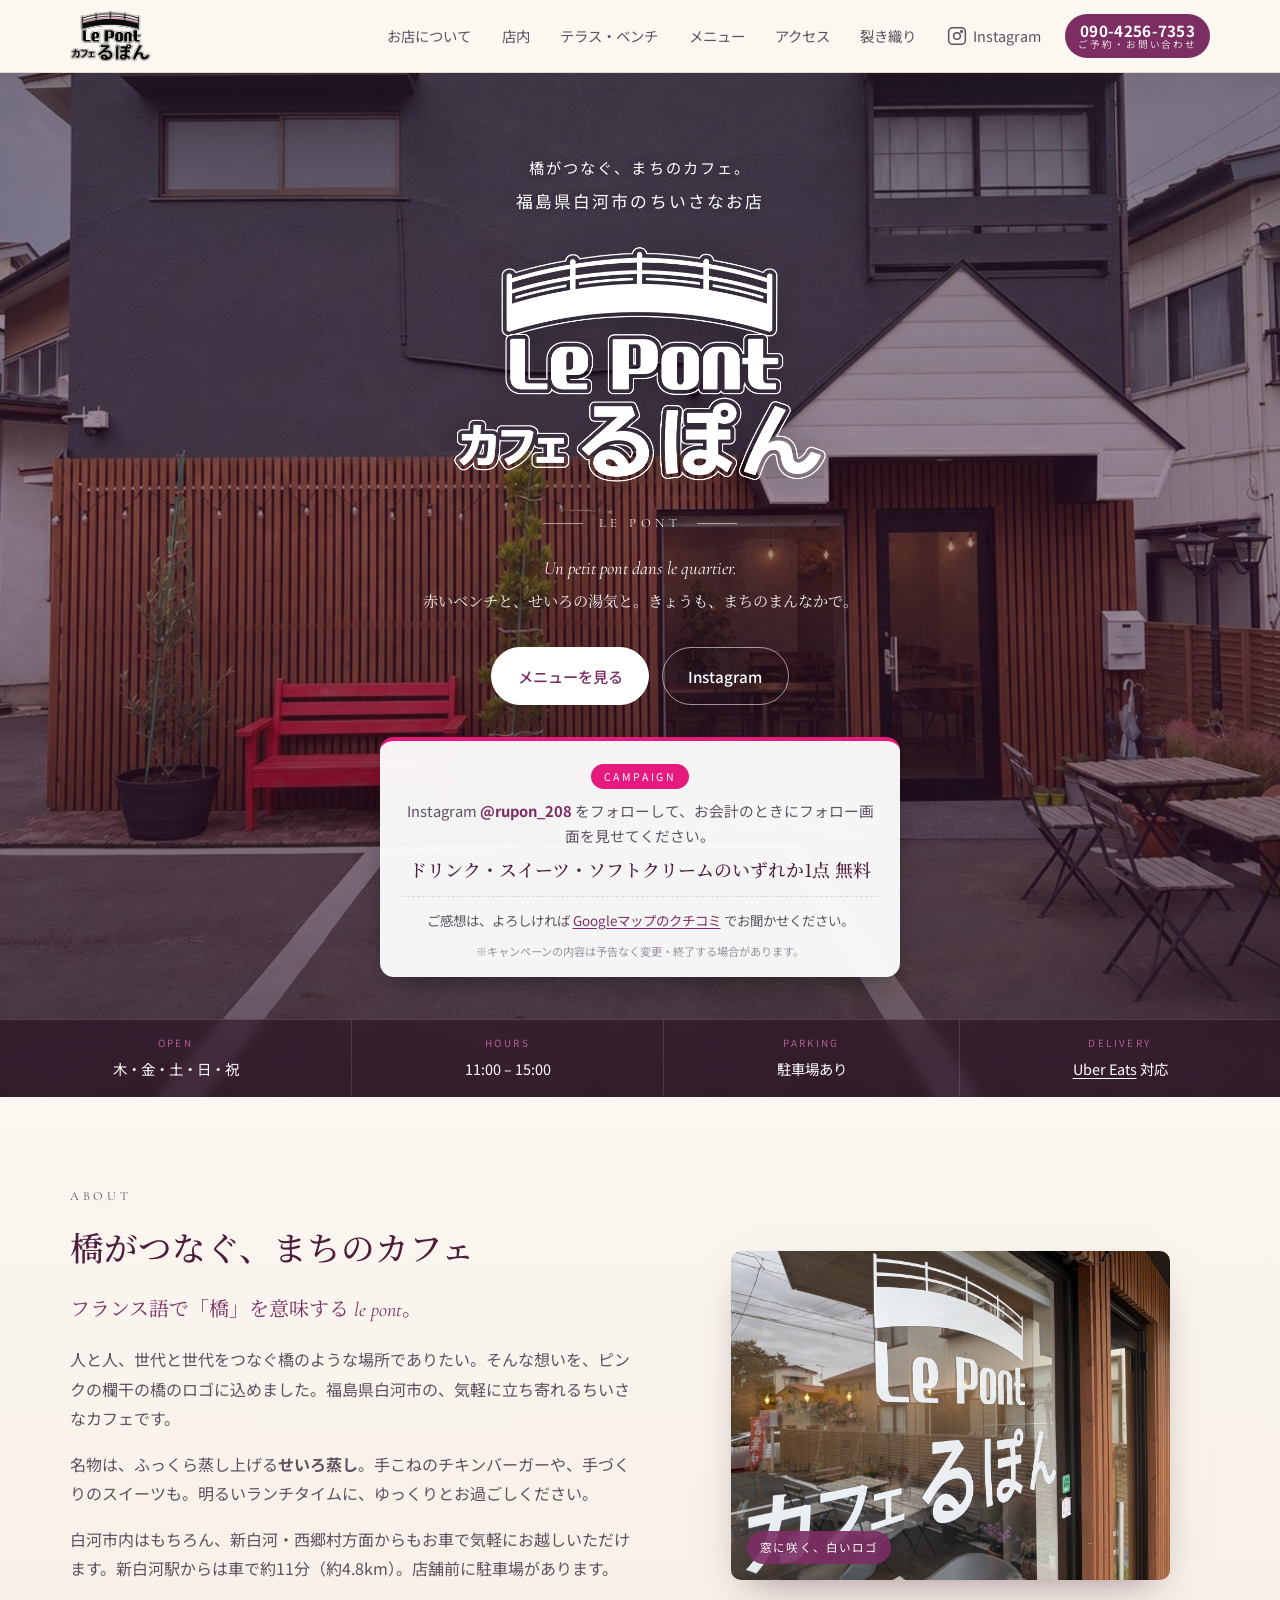
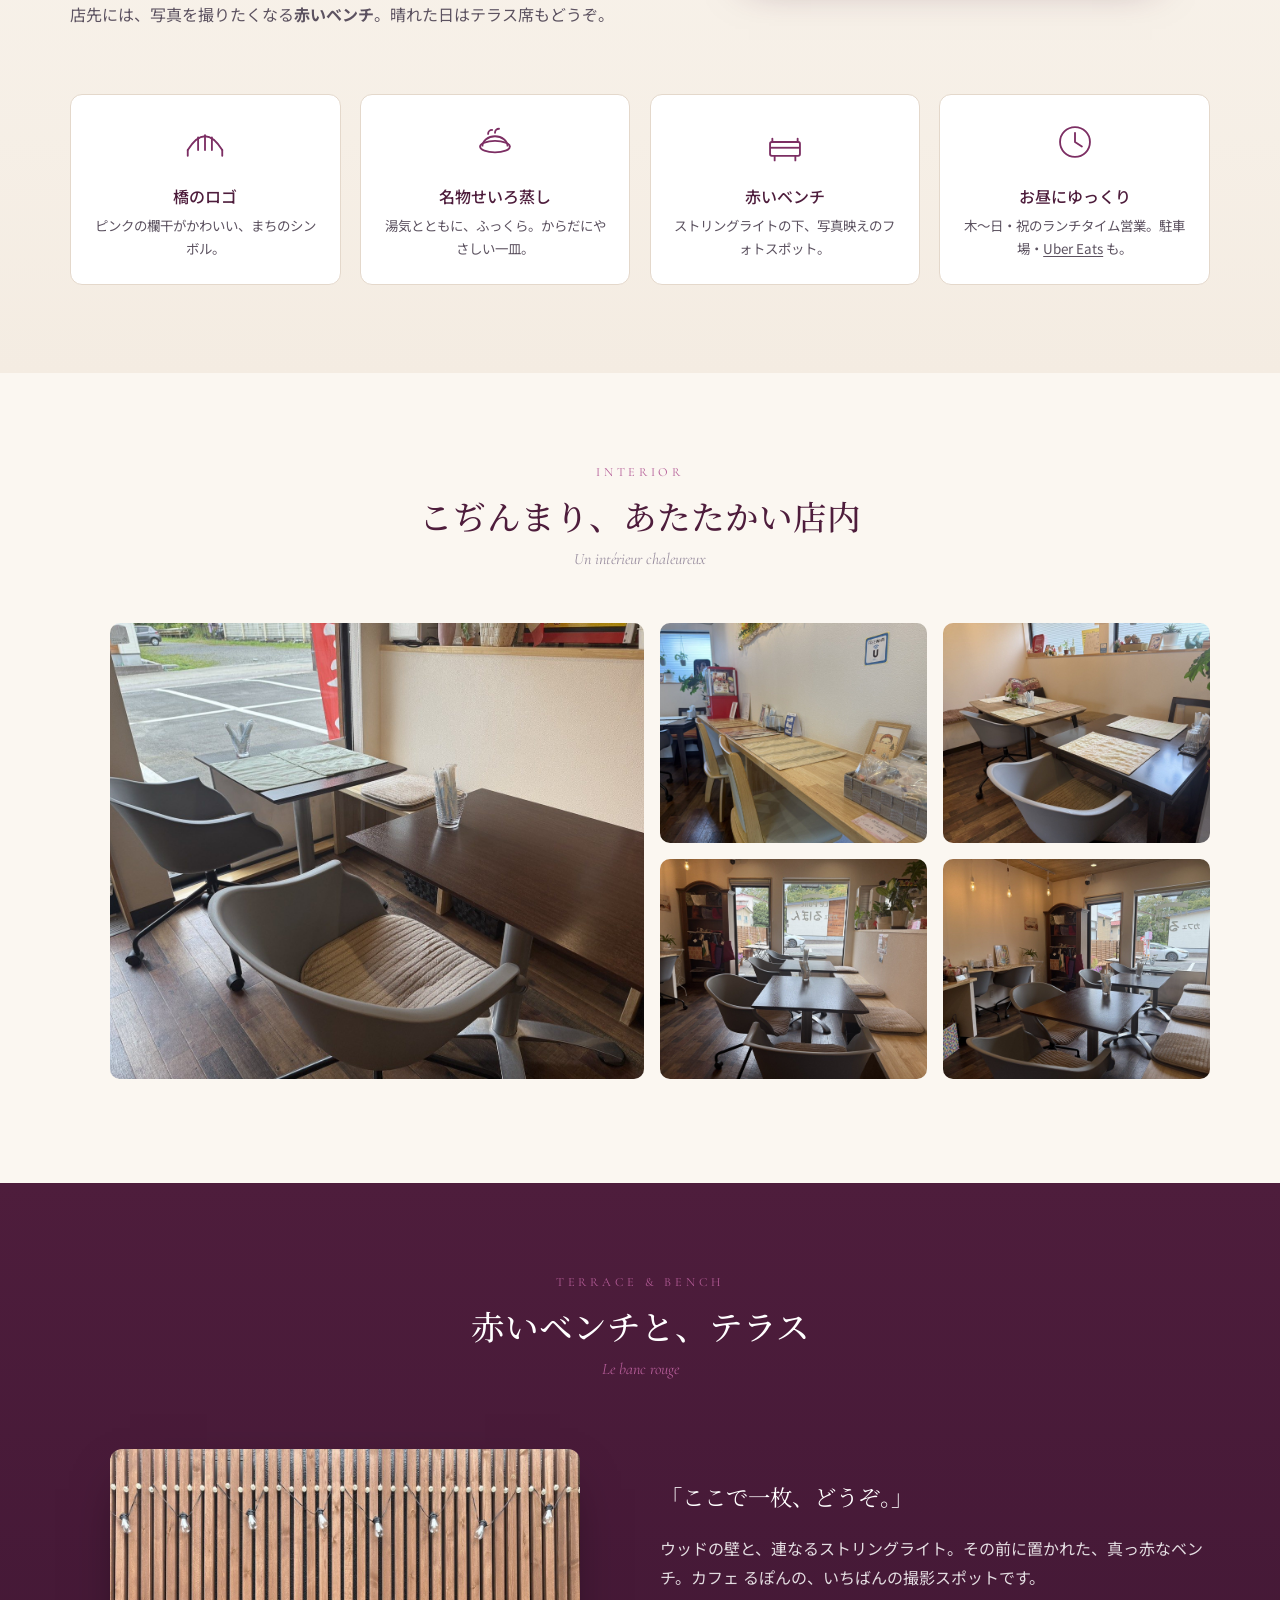
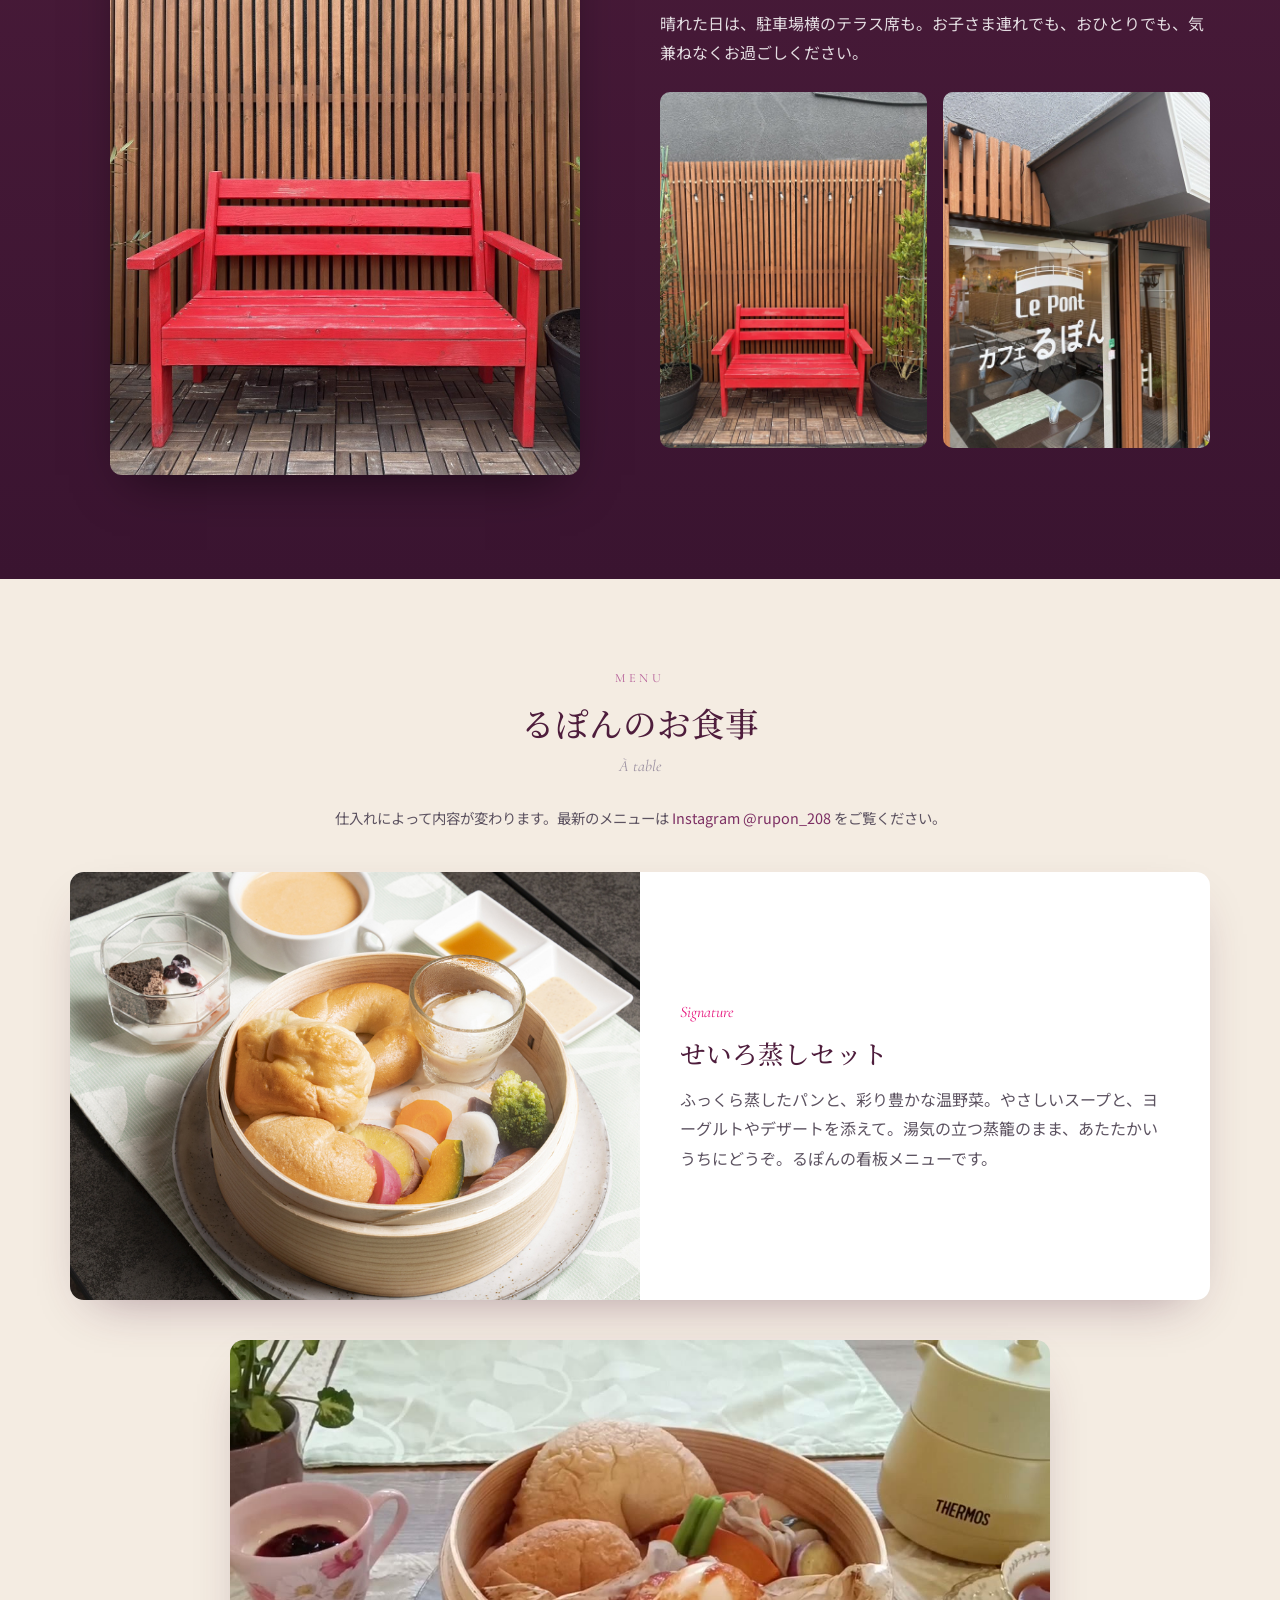
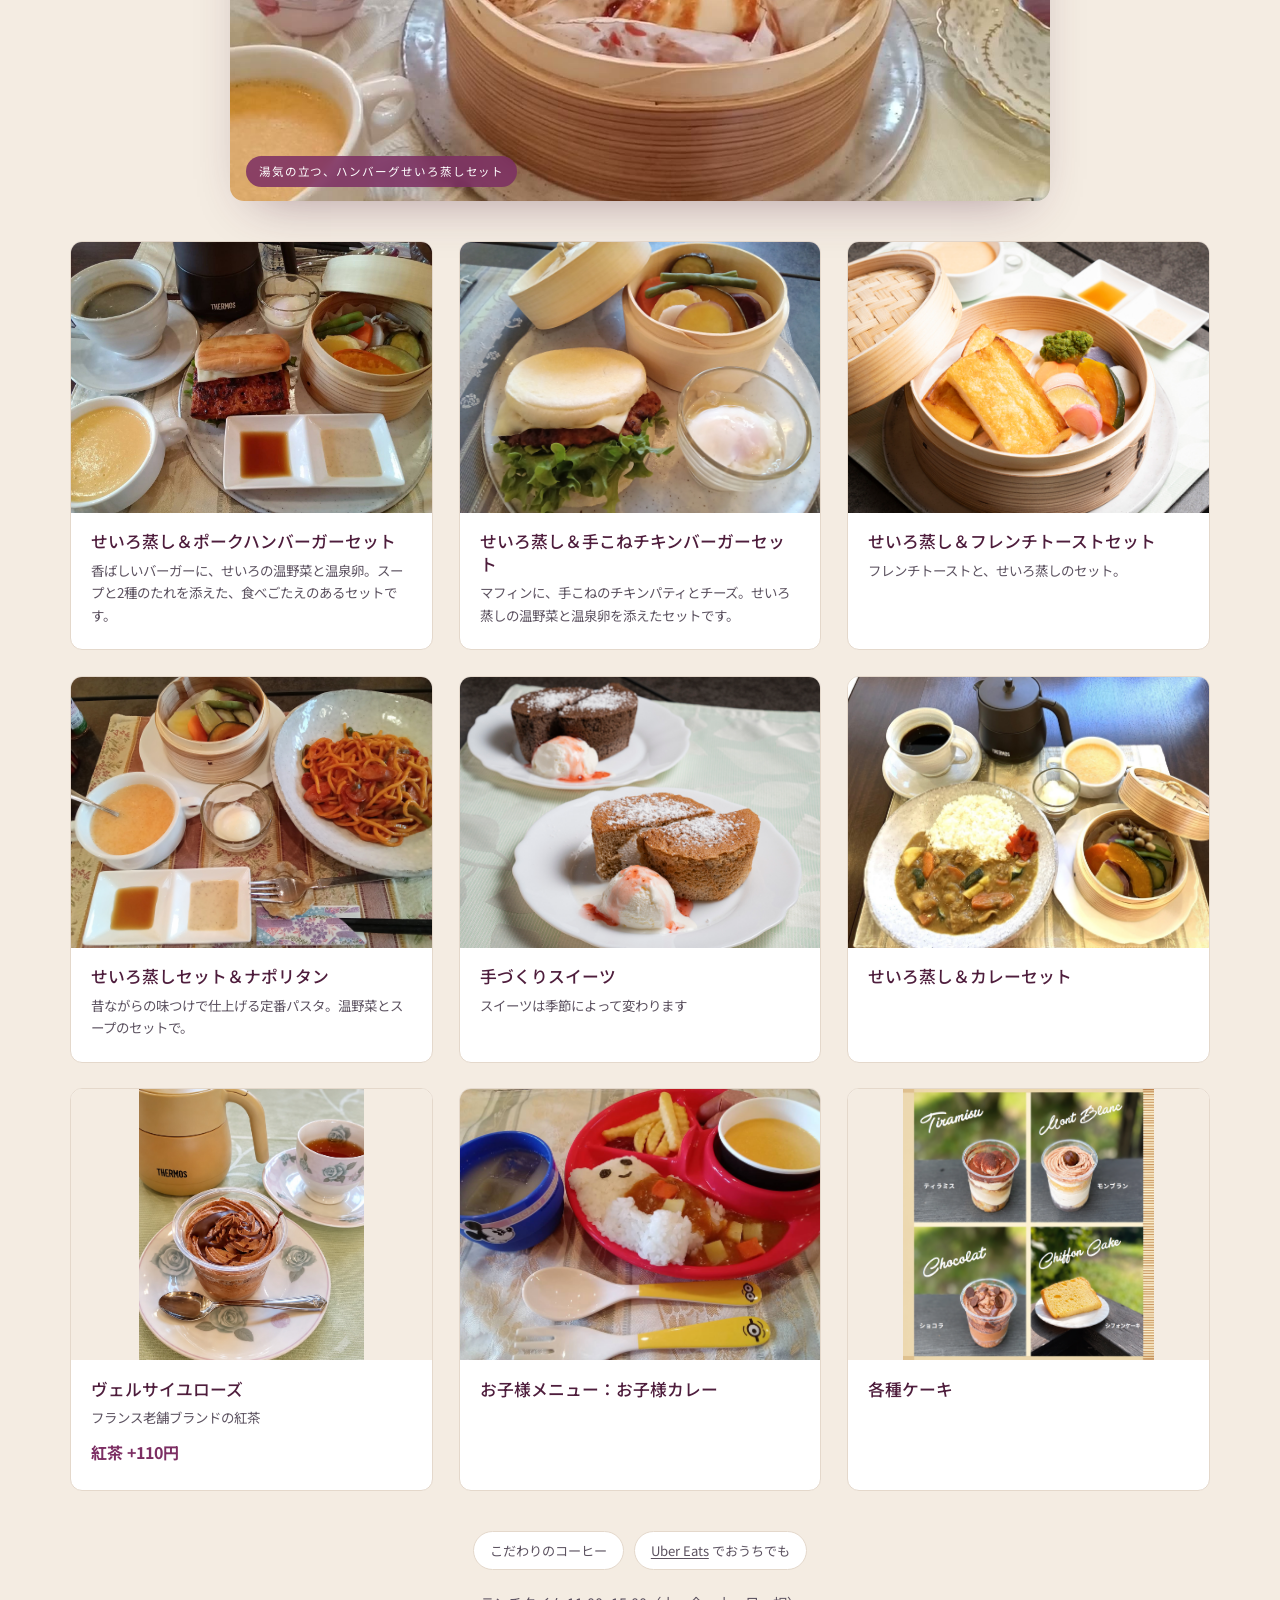
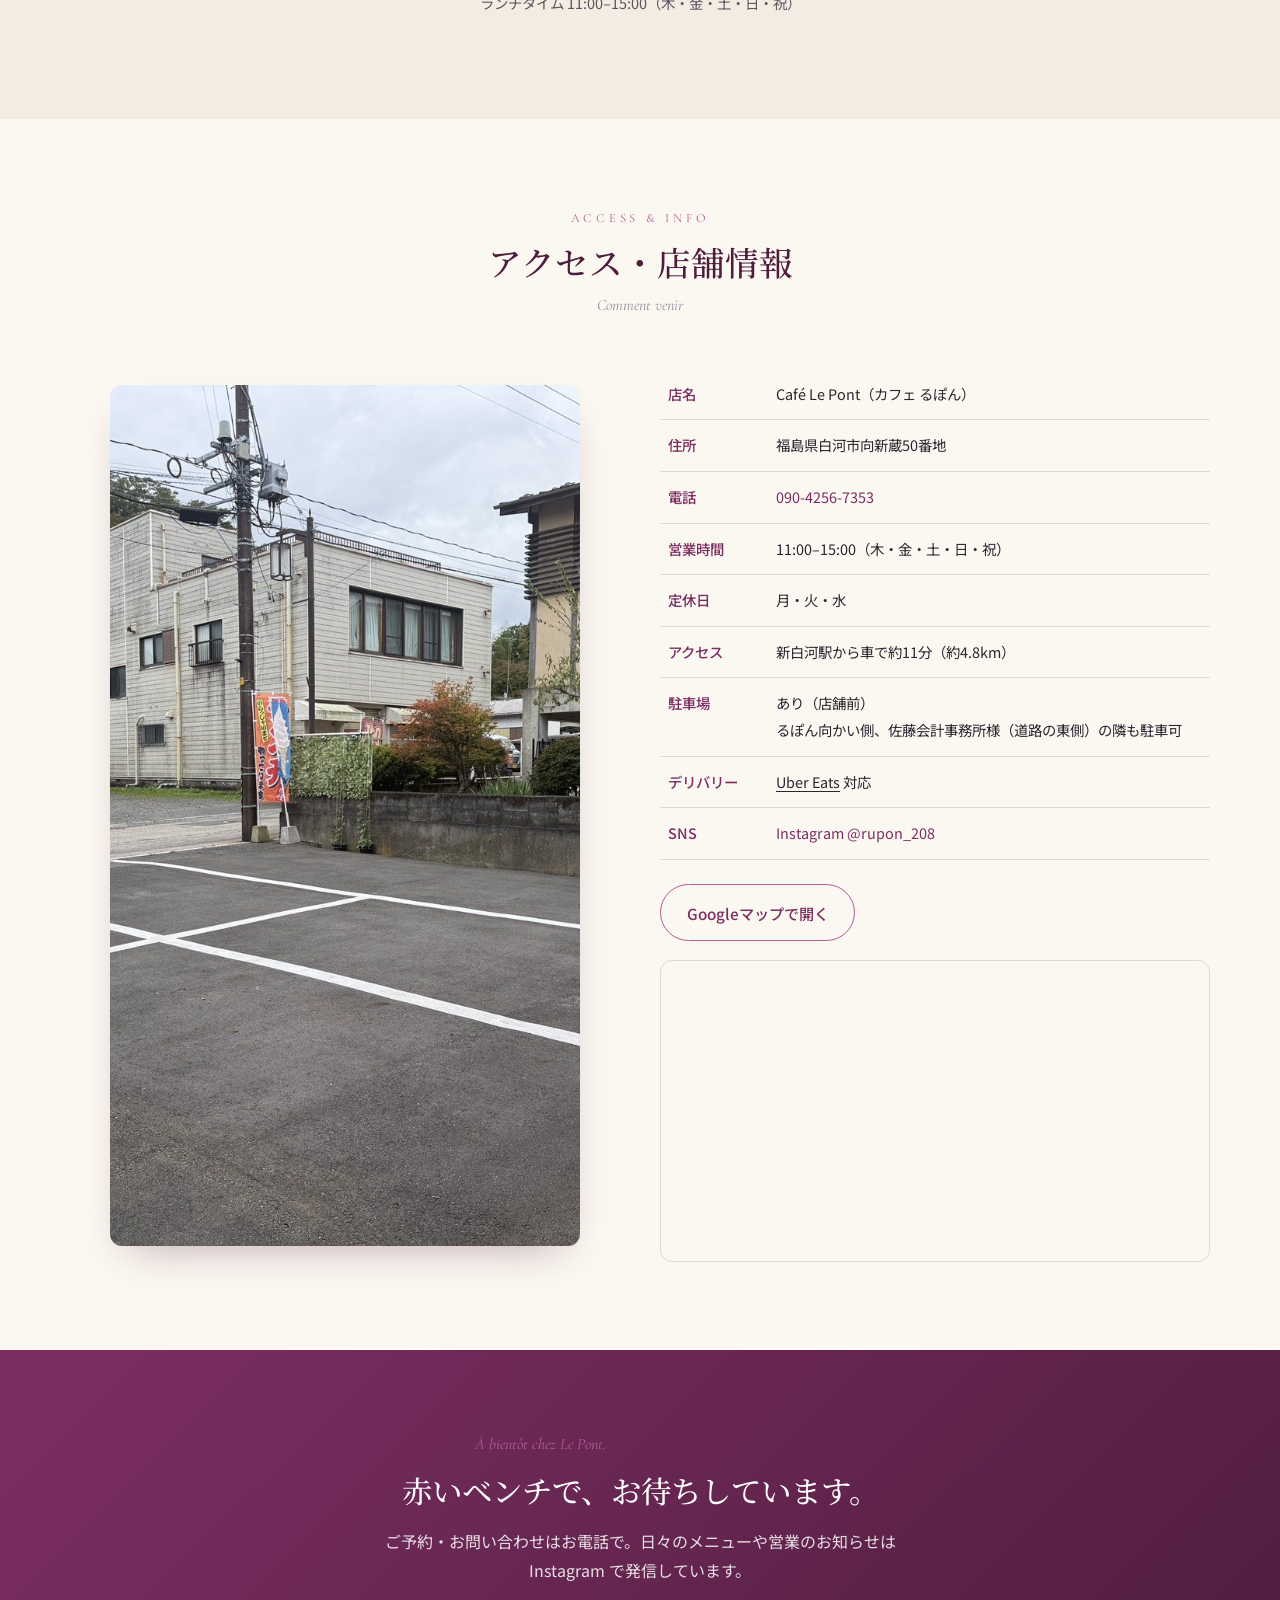
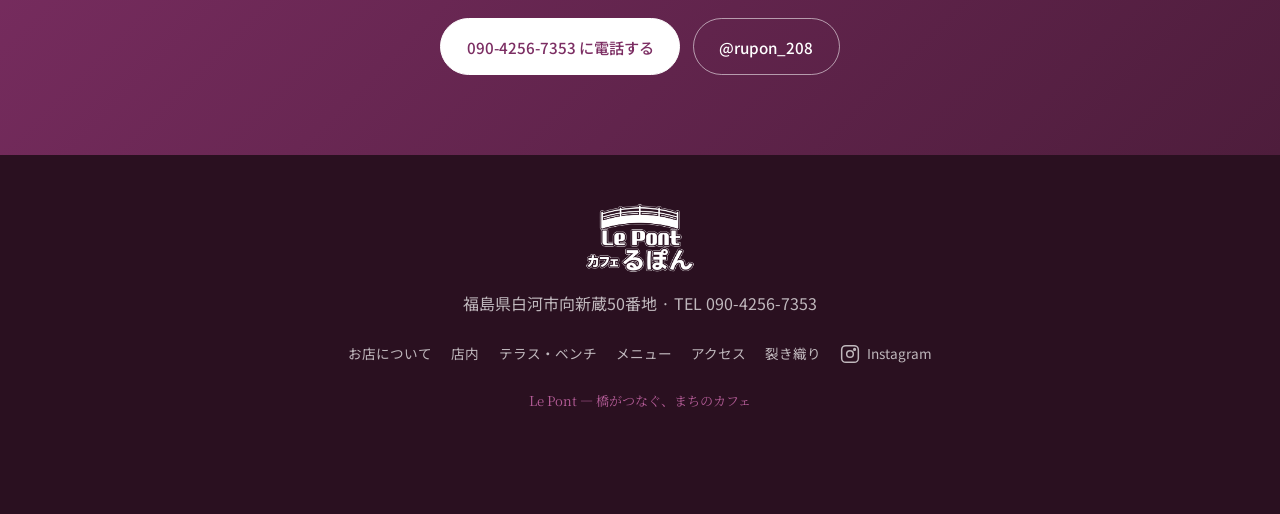
==== index.html @ f7255612 "heroにキャンペーン案内を追加(Instagramフォローで1品無料、クチコミは特典なしでお願い) Googleクチコミへの特典付与はGoogle規約・ステマ規制に抵触するため、特典はフォローに限定" ====
<!DOCTYPE html>
<html lang="ja">
<head>
<meta charset="UTF-8">
<meta name="viewport" content="width=device-width, initial-scale=1">
<meta name="robots" content="index, follow, max-image-preview:large">
<title>白河市のカフェ・ランチ｜せいろ蒸しのカフェるぽん（Café Le Pont）</title>
<meta name="description" content="白河市・新白河エリアでカフェランチなら、せいろ蒸しが名物の Café Le Pont（カフェ るぽん）へ。せいろ蒸しセット、手こねチキンバーガー、手づくりケーキ・スイーツ。赤いベンチとテラス席、駐車場あり。木〜日・祝 11:00–15:00。Uber Eats 対応。">
<meta property="og:type" content="website">
<meta property="og:title" content="白河市のカフェ・ランチ｜せいろ蒸しのカフェるぽん（Café Le Pont）">
<meta property="og:description" content="せいろ蒸しが名物の、まちのちいさなカフェ。赤いベンチとテラスでお待ちしています。">
<meta property="og:image" content="https://lepon.shop/assets/img/store/store-exterior-front.jpg">
<meta property="og:url" content="https://lepon.shop/">
<link rel="canonical" href="https://lepon.shop/">
<meta property="og:locale" content="ja_JP">
<meta property="og:site_name" content="Café Le Pont（カフェ るぽん）">
<meta name="twitter:card" content="summary_large_image">
<link rel="preconnect" href="https://fonts.googleapis.com">
<link rel="preconnect" href="https://fonts.gstatic.com" crossorigin>
<link href="https://fonts.googleapis.com/css2?family=Cormorant+Garamond:ital,wght@0,400;0,500;1,400&family=Noto+Sans+JP:wght@300;400;500;700&family=Noto+Serif+JP:wght@400;500&display=swap" rel="stylesheet">
<link rel="icon" type="image/png" href="assets/img/logo-180.png">
<link rel="apple-touch-icon" href="assets/img/logo-180.png">
<style>
/* ===== Café Le Pont — real-photo rebuild ===== */
:root{
  --grape:#4E1D3C;      /* deep aubergine (dark sections / text accents) */
  --plum:#7C2E63;       /* brand purple */
  --orchid:#B45C97;     /* signboard orchid */
  --pink:#E6197F;       /* bridge rail accent */
  --wood:#A06A3E;       /* cedar slat */
  --red:#D5333B;        /* red bench pop */
  --cream:#FBF7F1;
  --paper:#F4ECE2;
  --sand:#EADFD0;
  --ink:#2D2530;
  --ink-soft:#5C5260;
  --muted:#9A8FA0;
  --line:#E4D8CB;
  --serif-en:"Cormorant Garamond","Times New Roman",serif;
  --serif-ja:"Noto Serif JP","Hiragino Mincho ProN","Yu Mincho",serif;
  --sans:"Noto Sans JP","Hiragino Kaku Gothic ProN","Yu Gothic",sans-serif;
  --wrap:1140px;
}
*{box-sizing:border-box}
html{scroll-behavior:smooth}
body{
  margin:0;background:var(--cream);color:var(--ink);
  font-family:var(--sans);font-weight:400;line-height:1.85;
  -webkit-font-smoothing:antialiased;text-rendering:optimizeLegibility;
  overflow-x:hidden;
}
img,video{max-width:100%;height:auto;display:block}
a{color:var(--plum);text-decoration:none}
.social-link{display:inline-flex;align-items:center;gap:.4rem}
.social-link svg{width:20px;height:20px;flex-shrink:0}
.uber-link{color:inherit;text-decoration:underline;text-underline-offset:.18em}
h1,h2,h3{line-height:1.35;margin:0;font-weight:500}
.wrap{width:min(100% - 2.5rem,var(--wrap));margin-inline:auto}
.narrow{max-width:760px}
.skip{position:absolute;left:-999px}
.skip:focus{left:1rem;top:1rem;background:var(--grape);color:#fff;padding:.6rem 1rem;border-radius:6px;z-index:999}

/* ---- buttons ---- */
.btn{display:inline-flex;align-items:center;gap:.5rem;justify-content:center;
  padding:.85rem 1.6rem;border-radius:999px;font-weight:500;font-size:.95rem;
  border:1.5px solid transparent;transition:.25s;cursor:pointer}
.btn-fill{background:var(--plum);color:#fff;border-color:var(--plum)}
.btn-fill:hover{background:var(--grape);border-color:var(--grape)}
.btn-light{background:#fff;color:var(--plum);border-color:#fff}
.btn-light:hover{background:var(--cream)}
.btn-outline{background:transparent;color:#fff;border-color:rgba(255,255,255,.55)}
.btn-outline:hover{border-color:#fff;background:rgba(255,255,255,.1)}
.btn-ghost{background:transparent;color:var(--plum);border-color:var(--orchid)}
.btn-ghost:hover{background:var(--plum);color:#fff;border-color:var(--plum)}

/* ---- bridge divider ---- */
.bridge{display:block;margin:0 auto;color:var(--orchid)}

/* ---- header ---- */
.site-header{position:sticky;top:0;z-index:100;background:rgba(251,247,241,.92);
  backdrop-filter:blur(10px);border-bottom:1px solid var(--line)}
.header-inner{display:flex;align-items:center;justify-content:space-between;gap:1rem;min-height:72px;padding:.4rem 0}
.brand{display:flex;align-items:center;gap:.6rem}
.brand img{height:52px;width:auto}
.brand b{font-family:var(--serif-en);font-weight:500;font-size:1.15rem;color:var(--grape);letter-spacing:.02em;line-height:1}
.brand span{display:block;font-size:.66rem;letter-spacing:.3em;color:var(--orchid);margin-top:.2rem}
.site-nav{display:flex;align-items:center;gap:.3rem}
.site-nav a{padding:.5rem .8rem;color:var(--ink-soft);font-size:.9rem;position:relative}
.site-nav a:not(.nav-cta):hover{color:var(--plum)}
.site-nav a:not(.nav-cta)::after{content:"";position:absolute;left:.8rem;right:.8rem;bottom:.35rem;height:1.5px;background:var(--pink);transform:scaleX(0);transform-origin:left;transition:.25s}
.site-nav a:not(.nav-cta):hover::after{transform:scaleX(1)}
.nav-cta{display:flex;flex-direction:column;align-items:center;background:var(--plum);color:#fff!important;
  padding:.45rem 1rem;border-radius:999px;margin-left:.4rem;line-height:1.15}
.nav-cta:hover{background:var(--grape)}
.nav-cta b{font-size:.95rem;font-weight:700;letter-spacing:.02em}
.nav-cta small{font-size:.6rem;letter-spacing:.2em;opacity:.85}
.nav-toggle{display:none}

/* ---- hero ---- */
.hero{position:relative;min-height:88vh;display:flex;align-items:center;justify-content:center;text-align:center;color:#fff;overflow:hidden}
.hero-bg{position:absolute;inset:0;width:100%;height:100%;object-fit:cover;object-position:center 60%}
.hero::after{content:"";position:absolute;inset:0;
  background:linear-gradient(180deg,rgba(40,16,32,.55) 0%,rgba(62,20,48,.45) 45%,rgba(40,16,32,.72) 100%)}
.hero-inner{position:relative;z-index:2;padding:5rem 1.25rem 7.5rem}
.hero-kicker{font-size:.95rem;letter-spacing:.14em;margin:0 0 1.6rem;text-shadow:0 1px 10px rgba(0,0,0,.4)}
.hero-kicker span{display:inline-block;margin-top:.3rem;font-size:1.05rem}
.hero-logo{margin:0 auto;max-width:min(380px,64vw)}
.hero-logo img{display:block;width:100%;height:auto;filter:drop-shadow(0 4px 18px rgba(0,0,0,.35))}
.hero-depuis{font-family:var(--serif-en);letter-spacing:.35em;font-size:.8rem;margin:1.6rem 0 1rem;display:flex;gap:1rem;align-items:center;justify-content:center;opacity:.9}
.hero-depuis::before,.hero-depuis::after{content:"";width:40px;height:1px;background:rgba(255,255,255,.6)}
.hero-fr{font-family:var(--serif-en);font-style:italic;font-size:1.15rem;margin:.2rem 0 .1rem;opacity:.95}
.hero-ja{font-family:var(--serif-ja);font-size:.95rem;margin:.1rem 0 2rem;opacity:.92}
.hero-actions{display:flex;gap:.8rem;justify-content:center;flex-wrap:wrap}
.hero-campaign{margin:2rem auto 0;max-width:520px;background:rgba(255,255,255,.95);color:var(--ink);border-radius:14px;
  padding:1.2rem 1.4rem 1rem;box-shadow:0 14px 34px -14px rgba(0,0,0,.55);text-align:center;border-top:4px solid var(--pink)}
.hero-campaign .hc-tag{display:inline-block;font-size:.66rem;letter-spacing:.24em;text-transform:uppercase;color:#fff;background:var(--pink);
  border-radius:999px;padding:.15rem .8rem;margin:0 0 .6rem}
.hero-campaign .hc-main{margin:0 0 .5rem;font-size:.92rem;line-height:1.7;color:var(--ink-soft)}
.hero-campaign .hc-main a{color:var(--plum);font-weight:700}
.hero-campaign .hc-gift{display:block;margin-top:.35rem;font-family:var(--serif-ja);font-size:1.12rem;color:var(--grape);font-weight:500}
.hero-campaign .hc-review{margin:.7rem 0 0;padding-top:.7rem;border-top:1px dashed var(--line);font-size:.84rem;color:var(--ink-soft)}
.hero-campaign .hc-review a{color:var(--plum);text-decoration:underline;text-underline-offset:.18em}
.hero-campaign .hc-note{margin:.5rem 0 0;font-size:.7rem;color:var(--muted)}
.hero-facts{position:absolute;z-index:2;left:0;right:0;bottom:0;margin:0;
  display:flex;flex-wrap:wrap;justify-content:center;gap:0;
  background:rgba(40,14,30,.55);backdrop-filter:blur(6px);border-top:1px solid rgba(255,255,255,.14)}
.hero-facts>div{flex:1 1 auto;min-width:150px;padding:.9rem 1.2rem;text-align:center;border-left:1px solid rgba(255,255,255,.12)}
.hero-facts>div:first-child{border-left:none}
.hero-facts dt{font-size:.62rem;letter-spacing:.24em;color:var(--orchid);text-transform:uppercase}
.hero-facts dd{margin:.25rem 0 0;font-size:.9rem;color:#fff}

/* ---- section scaffolding ---- */
.section{padding:5.5rem 0}
.section-head{text-align:center;margin-bottom:3rem}
.section-label{font-family:var(--serif-en);letter-spacing:.3em;text-transform:uppercase;font-size:.78rem;color:var(--orchid);margin:0 0 .6rem}
.section-title{font-family:var(--serif-ja);font-size:clamp(1.5rem,4.5vw,2.1rem);color:var(--grape)}
.section-sub{font-family:var(--serif-en);font-style:italic;color:var(--muted);margin:.4rem 0 0}

/* ---- about ---- */
.about{background:linear-gradient(180deg,var(--cream),var(--paper))}
.about-grid{display:grid;grid-template-columns:1.05fr .95fr;gap:3rem;align-items:center}
.about-text .drop{font-family:var(--serif-ja);font-size:1.25rem;color:var(--plum);margin:0 0 1rem}
.about-text p{margin:0 0 1rem;color:var(--ink-soft)}
.about-text em{font-family:var(--serif-en);font-style:italic;color:var(--plum)}
.about-photo{position:relative}
.about-photo img{border-radius:10px;box-shadow:0 18px 40px -18px rgba(78,29,60,.5);aspect-ratio:4/3;object-fit:cover;width:100%}
.about-photo figcaption{position:absolute;left:1rem;bottom:1rem;background:rgba(124,46,99,.9);color:#fff;font-size:.72rem;letter-spacing:.1em;padding:.35rem .8rem;border-radius:999px}
.pillars{list-style:none;margin:3rem 0 0;padding:0;display:grid;grid-template-columns:repeat(4,1fr);gap:1.2rem}
.pillars li{background:#fff;border:1px solid var(--line);border-radius:12px;padding:1.5rem 1.2rem;text-align:center}
.pillars .ic{width:46px;height:46px;margin:0 auto .8rem;color:var(--plum)}
.pillars h3{font-size:1rem;color:var(--grape);margin-bottom:.4rem}
.pillars p{font-size:.84rem;color:var(--ink-soft);margin:0;line-height:1.7}

/* ---- gallery (interior / terrace) ---- */
.band-interior{background:var(--cream)}
.band-terrace{background:linear-gradient(180deg,var(--grape),#3a1430);color:#fff}
.band-terrace .section-title{color:#fff}
.band-terrace .section-sub{color:var(--orchid)}
.gal{display:grid;gap:1rem}
.gal-interior{grid-template-columns:2fr 1fr 1fr;grid-auto-rows:220px}
.gal-interior li{list-style:none;overflow:hidden;border-radius:10px}
.gal-interior li:first-child{grid-row:span 2;grid-column:span 1}
.gal-interior img{width:100%;height:100%;object-fit:cover;transition:.5s}
.gal-interior li:hover img{transform:scale(1.05)}
.terrace-layout{display:grid;grid-template-columns:1fr 1fr;gap:2.5rem;align-items:center}
.terrace-bench{position:relative;border-radius:12px;overflow:hidden;box-shadow:0 20px 50px -20px rgba(0,0,0,.6)}
.terrace-bench img{width:100%;aspect-ratio:3/4;object-fit:cover}
.terrace-copy p{color:rgba(255,255,255,.85)}
.terrace-copy .big{font-family:var(--serif-ja);font-size:1.4rem;color:#fff;margin:0 0 1rem}
.terrace-mini{display:grid;grid-template-columns:1fr 1fr;gap:1rem;margin-top:1.5rem}
.terrace-mini img{border-radius:10px;aspect-ratio:3/4;object-fit:cover}

/* ---- menu ---- */
.menu{background:var(--paper)}
.menu-note{text-align:center;color:var(--ink-soft);font-size:.9rem;margin:-1.5rem auto 2.5rem;max-width:620px}
.menu-signature{display:grid;grid-template-columns:1fr 1fr;gap:0;border-radius:14px;overflow:hidden;
  box-shadow:0 20px 50px -24px rgba(78,29,60,.45);background:#fff;margin-bottom:2.5rem}
.menu-signature img{width:100%;height:100%;object-fit:cover;min-height:320px}
.menu-signature .txt{padding:2.5rem;display:flex;flex-direction:column;justify-content:center}
.menu-signature .tag{font-family:var(--serif-en);font-style:italic;color:var(--pink);margin:0 0 .5rem}
.menu-signature h3{font-family:var(--serif-ja);font-size:1.6rem;color:var(--grape);margin:0 0 .9rem}
.menu-signature p{color:var(--ink-soft);margin:0}
.menu-clip{max-width:820px;margin:0 auto 2.5rem;border-radius:14px;overflow:hidden;position:relative;box-shadow:0 20px 50px -24px rgba(78,29,60,.45)}
.menu-clip video{display:block;width:100%;aspect-ratio:16/9;object-fit:cover}
.menu-clip figcaption{position:absolute;left:1rem;bottom:.9rem;background:rgba(124,46,99,.85);color:#fff;font-size:.72rem;letter-spacing:.08em;padding:.3rem .8rem;border-radius:999px;backdrop-filter:blur(4px)}
.menu-grid{list-style:none;margin:0;padding:0;display:grid;grid-template-columns:repeat(3,1fr);gap:1.6rem}
.menu-grid li{background:#fff;border-radius:12px;overflow:hidden;border:1px solid var(--line);transition:.3s}
.menu-grid li:hover{transform:translateY(-4px);box-shadow:0 16px 36px -18px rgba(78,29,60,.4)}
.menu-grid figure{margin:0;overflow:hidden;aspect-ratio:4/3}
.menu-grid img{width:100%;height:100%;object-fit:cover;transition:.5s}
.menu-grid li:hover img{transform:scale(1.06)}
.menu-grid .photo-contain{background:var(--paper)}
.menu-grid .photo-contain img{object-fit:contain}
.menu-grid li:hover .photo-contain img{transform:none}
.menu-grid .body{padding:1.1rem 1.25rem 1.4rem}
.menu-grid h3{font-size:1.05rem;color:var(--grape);margin-bottom:.35rem}
.menu-grid p{font-size:.84rem;color:var(--ink-soft);margin:0;line-height:1.7}
.menu-grid .price{display:inline-block;margin-top:.6rem;font-weight:700;color:var(--plum)}
.menu-foot{text-align:center;margin-top:2.5rem;color:var(--ink-soft);font-size:.9rem}
.menu-foot .pills{display:flex;gap:.6rem;flex-wrap:wrap;justify-content:center;margin-bottom:1.2rem}
.menu-foot .pills span{background:#fff;border:1px solid var(--line);border-radius:999px;padding:.4rem 1rem;font-size:.82rem;color:var(--ink-soft)}

/* ---- access ---- */
.access-grid{display:grid;grid-template-columns:1fr 1fr;gap:2.5rem;align-items:stretch}
.access-photo{border-radius:12px;overflow:hidden;box-shadow:0 18px 40px -20px rgba(78,29,60,.4)}
.access-photo img{width:100%;height:100%;object-fit:cover;min-height:280px}
.info-table{width:100%;border-collapse:collapse;margin-bottom:1.5rem}
.info-table th,.info-table td{text-align:left;padding:.75rem .5rem;border-bottom:1px solid var(--line);font-size:.9rem;vertical-align:top}
.info-table th{width:7.5em;color:var(--plum);font-weight:500}
.map{border-radius:12px;overflow:hidden;border:1px solid var(--line);margin-top:1.2rem}
.map iframe{width:100%;height:300px;border:0;display:block}

/* ---- cta ---- */
.cta{background:linear-gradient(135deg,var(--plum),var(--grape));color:#fff;text-align:center;padding:5rem 0}
.cta .fr{font-family:var(--serif-en);font-style:italic;color:var(--orchid);margin:0 0 .6rem}
.cta h2{font-family:var(--serif-ja);font-size:clamp(1.4rem,4vw,1.9rem);margin:0 0 1rem}
.cta p{color:rgba(255,255,255,.85);margin:0 auto 2rem;max-width:560px}

/* ---- footer ---- */
.site-footer{background:#2a1020;color:rgba(255,255,255,.7);padding:3rem 0 5.5rem;text-align:center}
.site-footer img{height:70px;width:auto;margin:0 auto 1rem}
.footer-nav{display:flex;gap:1.2rem;justify-content:center;flex-wrap:wrap;margin:1.4rem 0}
.footer-nav a{color:rgba(255,255,255,.7);font-size:.85rem}
.footer-nav a:hover{color:#fff}
.footer-tag{font-family:var(--serif-ja);font-size:.82rem;color:var(--orchid);margin-top:1rem}

/* ---- mobile call bar ---- */
.callbar{position:fixed;left:0;right:0;bottom:0;z-index:90;display:none;
  grid-template-columns:1fr 1fr;background:#fff;border-top:1px solid var(--line);
  padding-bottom:env(safe-area-inset-bottom)}
.callbar a{display:flex;align-items:center;justify-content:center;gap:.5rem;padding:.9rem;font-size:.9rem;font-weight:500}
.callbar svg{width:20px;height:20px}
.callbar .cb-tel{color:var(--plum)}
.callbar .cb-ig{color:#fff;background:linear-gradient(135deg,var(--plum),var(--pink))}

/* ---- responsive ---- */
@media(max-width:900px){
  .about-grid,.terrace-layout,.menu-signature,.access-grid{grid-template-columns:1fr}
  .pillars{grid-template-columns:1fr 1fr}
  .menu-grid{grid-template-columns:1fr 1fr}
  .gal-interior{grid-template-columns:1fr 1fr;grid-auto-rows:160px}
  .gal-interior li:first-child{grid-column:span 2;grid-row:span 1;aspect-ratio:16/9}
  .menu-signature img{min-height:260px}
}
@media(max-width:900px){
  /* backdrop-filter作る含有ブロックを解除しないとfixedパネルがヘッダー内に閉じ込められる */
  .site-header{backdrop-filter:none;-webkit-backdrop-filter:none;background:var(--cream)}
  .site-nav{position:fixed;inset:0 0 0 auto;width:min(82vw,320px);background:var(--cream);
    flex-direction:column;align-items:stretch;padding:5rem 1.5rem 2rem;gap:.2rem;z-index:110;
    transform:translateX(100%);transition:.3s;box-shadow:-10px 0 40px -20px rgba(0,0,0,.4)}
  .site-nav a{padding:.95rem .6rem;border-bottom:1px solid var(--line);color:var(--grape);font-size:1rem;font-weight:500}
  .nav-cta{flex-direction:row;gap:.5rem;justify-content:center;margin:.8rem 0 0}
  #navchk:checked ~ .header-inner .site-nav{transform:translateX(0)}
  .nav-toggle{display:flex;flex-direction:column;gap:5px;width:30px;cursor:pointer;z-index:120;background:none;border:0;padding:4px}
  .nav-toggle span{height:2px;background:var(--grape);border-radius:2px;transition:.3s}
  #navchk:checked ~ .header-inner .nav-toggle span:nth-child(1){transform:translateY(7px) rotate(45deg)}
  #navchk:checked ~ .header-inner .nav-toggle span:nth-child(2){opacity:0}
  #navchk:checked ~ .header-inner .nav-toggle span:nth-child(3){transform:translateY(-7px) rotate(-45deg)}
}
@media(max-width:640px){
  .section{padding:3.5rem 0}
  .menu-grid{grid-template-columns:1fr}
  .pillars{grid-template-columns:1fr}
  .terrace-bench img{aspect-ratio:4/3}
  .hero{flex-direction:column;justify-content:center}
  .hero-inner{padding:3.2rem 1.25rem 2rem}
  .hero-facts{position:static;margin-top:.5rem}
  .hero-facts>div{min-width:50%}
  .callbar{display:grid}
  .site-footer{padding-bottom:6rem}
}
</style>
<script type="application/ld+json">
{
  "@context": "https://schema.org",
  "@type": "CafeOrCoffeeShop",
  "@id": "https://lepon.shop/#cafe",
  "name": "Café Le Pont（カフェ るぽん）",
  "alternateName": ["カフェるぽん", "カフェ るぽん", "Cafe Le Pont", "るぽん"],
  "description": "福島県白河市のちいさなカフェ。白河・新白河・西郷村方面からのランチに。名物のせいろ蒸しセット、手こねチキンバーガー、手づくりスイーツ。赤いベンチとテラス席あり。木〜日・祝のランチタイム営業。Uber Eats 対応。",
  "url": "https://lepon.shop/",
  "telephone": "+81-90-4256-7353",
  "image": [
    "https://lepon.shop/assets/img/store/store-exterior-front.jpg",
    "https://lepon.shop/assets/photos/food/seiro-set.jpg",
    "https://lepon.shop/assets/img/store/store-bench-1.jpg"
  ],
  "logo": "https://lepon.shop/assets/img/logo-color.png",
  "address": {
    "@type": "PostalAddress",
    "streetAddress": "向新蔵50",
    "addressLocality": "白河市",
    "addressRegion": "福島県",
    "addressCountry": "JP"
  },
  "hasMap": "https://www.google.com/maps/search/?api=1&query=%E7%A6%8F%E5%B3%B6%E7%9C%8C%E7%99%BD%E6%B2%B3%E5%B8%82%E5%90%91%E6%96%B0%E8%94%B550",
  "openingHoursSpecification": [{
    "@type": "OpeningHoursSpecification",
    "dayOfWeek": ["Thursday", "Friday", "Saturday", "Sunday"],
    "opens": "11:00",
    "closes": "15:00"
  }],
  "servesCuisine": ["カフェ", "せいろ蒸し", "ハンバーガー", "スイーツ"],
  "acceptsReservations": true,
  "amenityFeature": [
    {"@type": "LocationFeatureSpecification", "name": "駐車場", "value": true},
    {"@type": "LocationFeatureSpecification", "name": "テラス席", "value": true}
  ],
  "sameAs": [
    "https://www.instagram.com/rupon_208/",
    "https://www.ubereats.com/jp/store/%E3%82%AB%E3%83%95%E3%82%A7%E3%82%8B%E3%81%BB%E3%82%93/h5oHDyTFX6-hM830LQradA"
  ],
  "hasMenu": {
    "@type": "Menu",
    "url": "https://lepon.shop/#menu",
    "hasMenuSection": [{
      "@type": "MenuSection",
      "name": "ランチ・スイーツ",
      "hasMenuItem": [
        {"@type": "MenuItem", "name": "せいろ蒸しセット", "description": "ふっくら蒸したパンと彩り温野菜、スープ、ヨーグルトやデザートを添えた看板メニュー"},
        {"@type": "MenuItem", "name": "せいろ蒸し＆ポークハンバーガーセット"},
        {"@type": "MenuItem", "name": "せいろ蒸し＆手こねチキンバーガーセット"},
        {"@type": "MenuItem", "name": "せいろ蒸し＆フレンチトーストセット"},
        {"@type": "MenuItem", "name": "せいろ蒸しセット＆ナポリタン"},
        {"@type": "MenuItem", "name": "せいろ蒸し＆カレーセット"},
        {"@type": "MenuItem", "name": "お子様カレー"},
        {"@type": "MenuItem", "name": "手づくりスイーツ・各種ケーキ"},
        {"@type": "MenuItem", "name": "紅茶 ヴェルサイユローズ", "description": "フランス老舗ブランドの紅茶（セット +110円）"}
      ]
    }]
  }
}
</script>
</head>
<body>

<a class="skip" href="#main">本文へスキップ</a>

<header class="site-header" id="top">
  <input type="checkbox" id="navchk" hidden>
  <div class="wrap header-inner">
    <a class="brand" href="#top" aria-label="Café Le Pont（カフェ るぽん）ホーム">
      <img src="assets/img/logo-color.png" alt="Café Le Pont（カフェ るぽん）">
    </a>
    <label for="navchk" class="nav-toggle" aria-label="メニューを開く"><span></span><span></span><span></span></label>
    <nav class="site-nav" aria-label="メインメニュー">
      <a href="#about">お店について</a>
      <a href="#interior">店内</a>
      <a href="#terrace">テラス・ベンチ</a>
      <a href="#menu">メニュー</a>
      <a href="#access">アクセス</a>
      <a href="sakiori.html">裂き織り</a>
      <a class="social-link" href="https://www.instagram.com/rupon_208/" target="_blank" rel="noopener"><svg viewBox="0 0 24 24" fill="none" stroke="currentColor" stroke-width="1.8" stroke-linecap="round" stroke-linejoin="round" aria-hidden="true" focusable="false"><rect x="2" y="2" width="20" height="20" rx="5"/><circle cx="12" cy="12" r="4"/><circle cx="17.5" cy="6.5" r="1"/></svg><span>Instagram</span></a>
      <a class="nav-cta" href="tel:09042567353"><b>090-4256-7353</b><small>ご予約・お問い合わせ</small></a>
    </nav>
  </div>
</header>

<main id="main">

  <!-- ============ HERO ============ -->
  <section class="hero">
    <img class="hero-bg" src="assets/img/store/store-exterior-front.jpg" alt="" aria-hidden="true">
    <div class="hero-inner">
      <p class="hero-kicker">橋がつなぐ、まちのカフェ。<br><span>福島県白河市のちいさなお店</span></p>
      <h1 class="hero-logo"><img src="assets/img/logo-white.png" alt="Café Le Pont（カフェ るぽん）" width="1463" height="938"></h1>
      <p class="hero-depuis">LE PONT</p>
      <p class="hero-fr"><em>Un petit pont dans le quartier.</em></p>
      <p class="hero-ja">赤いベンチと、せいろの湯気と。きょうも、まちのまんなかで。</p>
      <div class="hero-actions">
        <a class="btn btn-light" href="#menu">メニューを見る</a>
        <a class="btn btn-outline" href="https://www.instagram.com/rupon_208/" target="_blank" rel="noopener">Instagram</a>
      </div>
      <div class="hero-campaign">
        <p class="hc-tag">Campaign</p>
        <p class="hc-main">Instagram <a href="https://www.instagram.com/rupon_208/" target="_blank" rel="noopener">@rupon_208</a> をフォローして、お会計のときにフォロー画面を見せてください。
          <span class="hc-gift">ドリンク・スイーツ・ソフトクリームのいずれか1点 無料</span></p>
        <p class="hc-review">ご感想は、よろしければ <a href="https://www.google.com/maps/search/?api=1&amp;query=%E3%82%AB%E3%83%95%E3%82%A7%E3%82%8B%E3%81%BD%E3%82%93%20%E7%99%BD%E6%B2%B3%E5%B8%82%E5%90%91%E6%96%B0%E8%94%B550" target="_blank" rel="noopener">Googleマップのクチコミ</a> でお聞かせください。</p>
        <p class="hc-note">※キャンペーンの内容は予告なく変更・終了する場合があります。</p>
      </div>
    </div>
    <dl class="hero-facts">
      <div><dt>Open</dt><dd>木・金・土・日・祝</dd></div>
      <div><dt>Hours</dt><dd>11:00 – 15:00</dd></div>
      <div><dt>Parking</dt><dd>駐車場あり</dd></div>
      <div><dt>Delivery</dt><dd><a class="uber-link" href="https://www.ubereats.com/jp/store/%E3%82%AB%E3%83%95%E3%82%A7%E3%82%8B%E3%81%BB%E3%82%93/h5oHDyTFX6-hM830LQradA?srsltid=AU7gw4WjFhVm8lzcCSdccPoFkjZ5MI-fsxpGR_SJoHnNoVECKi08KiCx" target="_blank" rel="noopener">Uber Eats</a> 対応</dd></div>
    </dl>
  </section>

  <!-- ============ ABOUT ============ -->
  <section class="section about" id="about">
    <div class="wrap">
      <div class="about-grid">
        <div class="about-text">
          <p class="section-label">About</p>
          <h2 class="section-title" style="text-align:left;margin-bottom:1.2rem">橋がつなぐ、まちのカフェ</h2>
          <p class="drop">フランス語で「橋」を意味する&nbsp;<em>le&nbsp;pont</em>。</p>
          <p>人と人、世代と世代をつなぐ橋のような場所でありたい。そんな想いを、ピンクの欄干の橋のロゴに込めました。福島県白河市の、気軽に立ち寄れるちいさなカフェです。</p>
          <p>名物は、ふっくら蒸し上げる<strong>せいろ蒸し</strong>。手こねのチキンバーガーや、手づくりのスイーツも。明るいランチタイムに、ゆっくりとお過ごしください。</p>
          <p>白河市内はもちろん、新白河・西郷村方面からもお車で気軽にお越しいただけます。新白河駅からは車で約11分（約4.8km）。店舗前に駐車場があります。</p>
          <p>店先には、写真を撮りたくなる<strong>赤いベンチ</strong>。晴れた日はテラス席もどうぞ。</p>
        </div>
        <figure class="about-photo">
          <img src="assets/img/store/store-window.jpg" alt="窓ガラスに描かれた Le Pont の白いロゴと、ガラス越しのテラス席" width="1477" height="1108" loading="lazy">
          <figcaption>窓に咲く、白いロゴ</figcaption>
        </figure>
      </div>

      <ul class="pillars">
        <li>
          <svg class="ic" viewBox="0 0 40 40" fill="none" stroke="currentColor" stroke-width="1.6"><path d="M5 27 C 15 11, 25 11, 35 27" stroke-linecap="round"/><g stroke-linecap="round"><line x1="5" y1="27" x2="5" y2="32"/><line x1="14" y1="16" x2="14" y2="27"/><line x1="20" y1="14" x2="20" y2="27"/><line x1="26" y1="16" x2="26" y2="27"/><line x1="35" y1="27" x2="35" y2="32"/></g></svg>
          <h3>橋のロゴ</h3><p>ピンクの欄干がかわいい、まちのシンボル。</p>
        </li>
        <li>
          <svg class="ic" viewBox="0 0 40 40" fill="none" stroke="currentColor" stroke-width="1.6"><ellipse cx="20" cy="24" rx="13" ry="5"/><path d="M9 24c0-5 5-9 11-9s11 4 11 9" /><path d="M14 13c0-2 1.5-3.5 3.5-3.5M20 12c0-2 1.5-3.5 3.5-3.5" stroke-linecap="round"/></svg>
          <h3>名物せいろ蒸し</h3><p>湯気とともに、ふっくら。からだにやさしい一皿。</p>
        </li>
        <li>
          <svg class="ic" viewBox="0 0 40 40" fill="none" stroke="currentColor" stroke-width="1.6"><rect x="7" y="20" width="26" height="12" rx="1.5"/><line x1="7" y1="25" x2="33" y2="25"/><line x1="11" y1="32" x2="11" y2="36" stroke-linecap="round"/><line x1="29" y1="32" x2="29" y2="36" stroke-linecap="round"/><path d="M9 20v-3M31 20v-3" stroke-linecap="round"/></svg>
          <h3>赤いベンチ</h3><p>ストリングライトの下、写真映えのフォトスポット。</p>
        </li>
        <li>
          <svg class="ic" viewBox="0 0 40 40" fill="none" stroke="currentColor" stroke-width="1.6"><circle cx="20" cy="20" r="13"/><path d="M20 12v8l6 4" stroke-linecap="round" stroke-linejoin="round"/></svg>
          <h3>お昼にゆっくり</h3><p>木〜日・祝のランチタイム営業。駐車場・<a class="uber-link" href="https://www.ubereats.com/jp/store/%E3%82%AB%E3%83%95%E3%82%A7%E3%82%8B%E3%81%BB%E3%82%93/h5oHDyTFX6-hM830LQradA?srsltid=AU7gw4WjFhVm8lzcCSdccPoFkjZ5MI-fsxpGR_SJoHnNoVECKi08KiCx" target="_blank" rel="noopener">Uber Eats</a> も。</p>
        </li>
      </ul>
    </div>
  </section>

  <!-- ============ INTERIOR ============ -->
  <section class="section band-interior" id="interior">
    <div class="wrap">
      <header class="section-head">
        <p class="section-label">Interior</p>
        <h2 class="section-title">こぢんまり、あたたかい店内</h2>
        <p class="section-sub">Un intérieur chaleureux</p>
      </header>
      <ul class="gal gal-interior">
        <li><img src="assets/img/store/store-interior-1.jpg" alt="窓際のテーブル席。グレーの椅子にニットのクッション" width="1477" height="1108" loading="lazy"></li>
        <li><img src="assets/img/store/store-interior-2.jpg" alt="木のテーブルが並ぶ、明るい店内" width="1477" height="1108" loading="lazy"></li>
        <li><img src="assets/img/store/store-interior-3.jpg" alt="やわらかな光がさしこむ店内の様子" width="1477" height="1108" loading="lazy"></li>
        <li><img src="assets/img/store/store-interior-4.jpg" alt="ゆったりくつろげる店内の席" width="1477" height="1108" loading="lazy"></li>
        <li><img src="assets/img/store/store-interior-5.jpg" alt="カウンターまわりの様子" width="1477" height="1108" loading="lazy"></li>
      </ul>
    </div>
  </section>

  <!-- ============ TERRACE / RED BENCH ============ -->
  <section class="section band-terrace" id="terrace">
    <div class="wrap">
      <header class="section-head">
        <p class="section-label">Terrace &amp; Bench</p>
        <h2 class="section-title">赤いベンチと、テラス</h2>
        <p class="section-sub">Le banc rouge</p>
      </header>
      <div class="terrace-layout">
        <figure class="terrace-bench">
          <img src="assets/img/store/store-bench-1.jpg" alt="ウッドの壁とストリングライトを背にした、真っ赤なベンチ" width="1108" height="1477" loading="lazy">
        </figure>
        <div class="terrace-copy">
          <p class="big">「ここで一枚、どうぞ。」</p>
          <p>ウッドの壁と、連なるストリングライト。その前に置かれた、真っ赤なベンチ。カフェ るぽんの、いちばんの撮影スポットです。</p>
          <p>晴れた日は、駐車場横のテラス席も。お子さま連れでも、おひとりでも、気兼ねなくお過ごしください。</p>
          <div class="terrace-mini">
            <img src="assets/img/store/store-bench-2.jpg" alt="赤いベンチとグリーン" width="1108" height="1477" loading="lazy">
            <img src="assets/img/store/store-entrance.jpg" alt="ウッド格子の入口とガラス扉" width="1108" height="1477" loading="lazy">
          </div>
        </div>
      </div>
    </div>
  </section>

  <!-- ============ MENU ============ -->
  <section class="section menu" id="menu">
    <div class="wrap">
      <header class="section-head">
        <p class="section-label">Menu</p>
        <h2 class="section-title">るぽんのお食事</h2>
        <p class="section-sub">À table</p>
      </header>
      <p class="menu-note">仕入れによって内容が変わります。最新のメニューは <a href="https://www.instagram.com/rupon_208/" target="_blank" rel="noopener">Instagram @rupon_208</a> をご覧ください。</p>

      <div class="menu-signature">
        <img src="assets/photos/food/seiro-set.jpg" alt="パンと彩り温野菜、温泉卵、スープを添えたせいろ蒸しセット" width="801" height="601" loading="lazy">
        <div class="txt">
          <p class="tag">Signature</p>
          <h3>せいろ蒸しセット</h3>
          <p>ふっくら蒸したパンと、彩り豊かな温野菜。やさしいスープと、ヨーグルトやデザートを添えて。湯気の立つ蒸籠のまま、あたたかいうちにどうぞ。るぽんの看板メニューです。</p>
        </div>
      </div>

      <figure class="menu-clip">
        <video src="assets/video/menu-clip.mp4" poster="assets/video/menu-clip-poster.jpg"
               muted loop playsinline preload="metadata" aria-label="せいろ蒸しセットの様子"></video>
        <figcaption>湯気の立つ、ハンバーグせいろ蒸しセット</figcaption>
      </figure>

      <ul class="menu-grid">
        <li>
          <figure><img src="assets/photos/food/food-25.jpg" alt="バーガーとせいろ蒸しの温野菜・温泉卵・スープ・2種のたれを添えたセット" width="1200" height="900" loading="lazy"></figure>
          <div class="body"><h3>せいろ蒸し＆ポークハンバーガーセット</h3><p>香ばしいバーガーに、せいろの温野菜と温泉卵。スープと2種のたれを添えた、食べごたえのあるセットです。</p></div>
        </li>
        <li>
          <figure><img src="assets/photos/food/KIMG20250719_145131269~2.JPG" alt="手こねチキンバーガーとせいろ蒸しの温野菜、温泉卵のセット" width="3264" height="2448" loading="lazy"></figure>
          <div class="body"><h3>せいろ蒸し＆手こねチキンバーガーセット</h3><p>マフィンに、手こねのチキンパティとチーズ。せいろ蒸しの温野菜と温泉卵を添えたセットです。</p></div>
        </li>
        <li>
          <figure><img src="assets/photos/food/food-08.jpg" alt="せいろで蒸したトーストと温野菜" width="892" height="669" loading="lazy"></figure>
          <div class="body"><h3>せいろ蒸し＆フレンチトーストセット</h3><p>フレンチトーストと、せいろ蒸しのセット。</p></div>
        </li>
        <li>
          <figure><img src="assets/photos/food/image.jpg" alt="ナポリタンとせいろ蒸しの温野菜、温泉卵、スープのセット" width="3264" height="2448" loading="lazy"></figure>
          <div class="body"><h3>せいろ蒸しセット＆ナポリタン</h3><p>昔ながらの味つけで仕上げる定番パスタ。温野菜とスープのセットで。</p></div>
        </li>
        <li>
          <figure><img src="assets/photos/food/food-05.jpg" alt="粉糖をふったガトーショコラとシフォンケーキにアイスを添えたスイーツ" width="892" height="669" loading="lazy"></figure>
          <div class="body"><h3>手づくりスイーツ</h3><p>スイーツは季節によって変わります</p></div>
        </li>
        <li>
          <figure><img src="assets/photos/food/curry-set.jpg" alt="カレーとせいろ蒸しの温野菜、スープ、ドリンクを添えたカレーセット" width="1477" height="1108" loading="lazy"></figure>
          <div class="body"><h3>せいろ蒸し＆カレーセット</h3></div>
        </li>
      </ul>

      <ul class="menu-grid" style="margin-top:1.6rem">
        <li>
          <figure class="photo-contain"><img src="assets/photos/food/S__69287965.jpg" alt="紅茶のポットとカップ、スイーツ" width="1146" height="1373" loading="lazy"></figure>
          <div class="body"><h3>ヴェルサイユローズ</h3><p>フランス老舗ブランドの紅茶</p><span class="price">紅茶 +110円</span></div>
        </li>
        <li>
          <figure><img src="assets/photos/food/S__69287966.jpg" alt="顔の形のごはんにカレー、ポテト、スープを添えたお子様カレー" width="1477" height="1108" loading="lazy"></figure>
          <div class="body"><h3>お子様メニュー：お子様カレー</h3></div>
        </li>
        <li>
          <figure class="photo-contain"><img src="assets/photos/food/assorted-cakes.png" alt="ティラミス、モンブラン、ショコラ、シフォンケーキの写真" width="1209" height="1300" loading="lazy"></figure>
          <div class="body"><h3>各種ケーキ</h3></div>
        </li>
      </ul>

      <div class="menu-foot">
        <div class="pills">
          <span>こだわりのコーヒー</span>
          <span><a class="uber-link" href="https://www.ubereats.com/jp/store/%E3%82%AB%E3%83%95%E3%82%A7%E3%82%8B%E3%81%BB%E3%82%93/h5oHDyTFX6-hM830LQradA?srsltid=AU7gw4WjFhVm8lzcCSdccPoFkjZ5MI-fsxpGR_SJoHnNoVECKi08KiCx" target="_blank" rel="noopener">Uber Eats</a> でおうちでも</span>
        </div>
        <p>ランチタイム 11:00–15:00（木・金・土・日・祝）</p>
      </div>
    </div>
  </section>

  <!-- ============ ACCESS ============ -->
  <section class="section access" id="access">
    <div class="wrap">
      <header class="section-head">
        <p class="section-label">Access &amp; Info</p>
        <h2 class="section-title">アクセス・店舗情報</h2>
        <p class="section-sub">Comment venir</p>
      </header>
      <div class="access-grid">
        <figure class="access-photo">
          <img src="assets/img/store/store-exterior-2.jpg" alt="カフェ るぽんの外観。グレーの建物とウッド格子、専用駐車場" width="1477" height="1108" loading="lazy">
        </figure>
        <div>
          <table class="info-table">
            <tbody>
              <tr><th>店名</th><td>Café Le Pont（カフェ るぽん）</td></tr>
              <tr><th>住所</th><td>福島県白河市向新蔵50番地</td></tr>
              <tr><th>電話</th><td><a href="tel:09042567353">090-4256-7353</a></td></tr>
              <tr><th>営業時間</th><td>11:00–15:00（木・金・土・日・祝）</td></tr>
              <tr><th>定休日</th><td>月・火・水</td></tr>
              <tr><th>アクセス</th><td>新白河駅から車で約11分（約4.8km）</td></tr>
              <tr><th>駐車場</th><td>あり（店舗前）<br>るぽん向かい側、佐藤会計事務所様（道路の東側）の隣も駐車可</td></tr>
              <tr><th>デリバリー</th><td><a class="uber-link" href="https://www.ubereats.com/jp/store/%E3%82%AB%E3%83%95%E3%82%A7%E3%82%8B%E3%81%BB%E3%82%93/h5oHDyTFX6-hM830LQradA?srsltid=AU7gw4WjFhVm8lzcCSdccPoFkjZ5MI-fsxpGR_SJoHnNoVECKi08KiCx" target="_blank" rel="noopener">Uber Eats</a> 対応</td></tr>
              <tr><th>SNS</th><td><a href="https://www.instagram.com/rupon_208/" target="_blank" rel="noopener">Instagram @rupon_208</a></td></tr>
            </tbody>
          </table>
          <a class="btn btn-ghost" href="https://www.google.com/maps/search/?api=1&amp;query=%E7%A6%8F%E5%B3%B6%E7%9C%8C%E7%99%BD%E6%B2%B3%E5%B8%82%E5%90%91%E6%96%B0%E8%94%B550" target="_blank" rel="noopener">Googleマップで開く</a>
          <div class="map">
            <iframe title="Café Le Pont の地図" src="https://maps.google.com/maps?q=%E7%A6%8F%E5%B3%B6%E7%9C%8C%E7%99%BD%E6%B2%B3%E5%B8%82%E5%90%91%E6%96%B0%E8%94%B550&amp;hl=ja&amp;z=16&amp;output=embed" loading="lazy" referrerpolicy="no-referrer-when-downgrade"></iframe>
          </div>
        </div>
      </div>
    </div>
  </section>

  <!-- ============ CTA ============ -->
  <section class="cta">
    <div class="wrap narrow">
      <p class="fr"><em>À bientôt chez Le Pont.</em></p>
      <h2>赤いベンチで、お待ちしています。</h2>
      <p>ご予約・お問い合わせはお電話で。日々のメニューや営業のお知らせは Instagram で発信しています。</p>
      <div class="hero-actions">
        <a class="btn btn-light" href="tel:09042567353">090-4256-7353 に電話する</a>
        <a class="btn btn-outline" href="https://www.instagram.com/rupon_208/" target="_blank" rel="noopener">@rupon_208</a>
      </div>
    </div>
  </section>

</main>

<footer class="site-footer">
  <div class="wrap">
    <img src="assets/img/logo-white.png" alt="Café Le Pont">
    <p>福島県白河市向新蔵50番地 &middot; TEL 090-4256-7353</p>
    <nav class="footer-nav" aria-label="フッターメニュー">
      <a href="#about">お店について</a>
      <a href="#interior">店内</a>
      <a href="#terrace">テラス・ベンチ</a>
      <a href="#menu">メニュー</a>
      <a href="#access">アクセス</a>
      <a href="sakiori.html">裂き織り</a>
      <a class="social-link" href="https://www.instagram.com/rupon_208/" target="_blank" rel="noopener"><svg viewBox="0 0 24 24" fill="none" stroke="currentColor" stroke-width="1.8" stroke-linecap="round" stroke-linejoin="round" aria-hidden="true" focusable="false"><rect x="2" y="2" width="20" height="20" rx="5"/><circle cx="12" cy="12" r="4"/><circle cx="17.5" cy="6.5" r="1"/></svg><span>Instagram</span></a>
    </nav>
    <p class="footer-tag">Le Pont &mdash; 橋がつなぐ、まちのカフェ</p>
  </div>
</footer>

<div class="callbar" aria-label="電話・SNS">
  <a class="cb-tel" href="tel:09042567353">
    <svg viewBox="0 0 24 24" fill="none" stroke="currentColor" stroke-width="1.8" stroke-linecap="round" stroke-linejoin="round"><path d="M22 16.9v3a2 2 0 0 1-2.2 2 19.8 19.8 0 0 1-8.6-3.1 19.5 19.5 0 0 1-6-6A19.8 19.8 0 0 1 2.1 4.2 2 2 0 0 1 4.1 2h3a2 2 0 0 1 2 1.7c.1.9.3 1.8.6 2.6a2 2 0 0 1-.5 2.1L8.1 9.6a16 16 0 0 0 6 6l1.2-1.2a2 2 0 0 1 2.1-.5c.8.3 1.7.5 2.6.6a2 2 0 0 1 1.7 2z"/></svg>
    電話する
  </a>
  <a class="cb-ig" href="https://www.instagram.com/rupon_208/" target="_blank" rel="noopener">
    <svg viewBox="0 0 24 24" fill="none" stroke="currentColor" stroke-width="1.8" stroke-linecap="round" stroke-linejoin="round"><rect x="2" y="2" width="20" height="20" rx="5"/><circle cx="12" cy="12" r="4"/><circle cx="17.5" cy="6.5" r="1"/></svg>
    Instagram
  </a>
</div>

<script>
/* リロード時に前回のスクロール位置へ復元させない（遅延画像でズレて変な位置に飛ぶのを防止）。
   リロードは必ず先頭(ホーム)から。通常訪問で #section 指定があるときはその位置を尊重 */
if('scrollRestoration' in history){ try{ history.scrollRestoration='manual'; }catch(e){} }
window.addEventListener('load',function(){
  var isReload=false;
  try{
    var nav=performance.getEntriesByType && performance.getEntriesByType('navigation')[0];
    if(nav){ isReload = nav.type==='reload'; }
    else if(performance.navigation){ isReload = performance.navigation.type===1; }
  }catch(e){}
  if(isReload){
    if(location.hash){ try{ history.replaceState(null,'',location.pathname+location.search); }catch(e){} }
    window.scrollTo(0,0);
  }else if(!location.hash){
    window.scrollTo(0,0);
  }
});

/* メニュー動画: 画面内に入ったら再生（autoplayによる読み込み時スクロール飛びを回避） */
(function(){
  var v=document.querySelector('.menu-clip video');
  if(!v)return;
  if('IntersectionObserver' in window){
    var io=new IntersectionObserver(function(entries){
      entries.forEach(function(e){
        if(e.isIntersecting){ v.play().catch(function(){}); }
        else{ v.pause(); }
      });
    },{threshold:0.25});
    io.observe(v);
  }else{
    v.play().catch(function(){});
  }
})();

/* モバイル: ナビ項目を選んだらハンバーガーメニューを自動で閉じる */
(function(){
  var chk=document.getElementById('navchk');
  if(!chk)return;
  document.querySelectorAll('.site-nav a').forEach(function(a){
    a.addEventListener('click',function(){ chk.checked=false; });
  });
})();

/* ロゴをクリックしたらホーム(先頭)へ戻る（ハッシュもクリア・メニューも閉じる） */
(function(){
  var brand=document.querySelector('.brand');
  if(!brand)return;
  brand.addEventListener('click',function(ev){
    ev.preventDefault();
    var chk=document.getElementById('navchk'); if(chk){ chk.checked=false; }
    if(location.hash){ try{ history.replaceState(null,'',location.pathname+location.search); }catch(e){} }
    window.scrollTo({top:0,behavior:'smooth'});
  });
})();
</script>

</body>
</html>
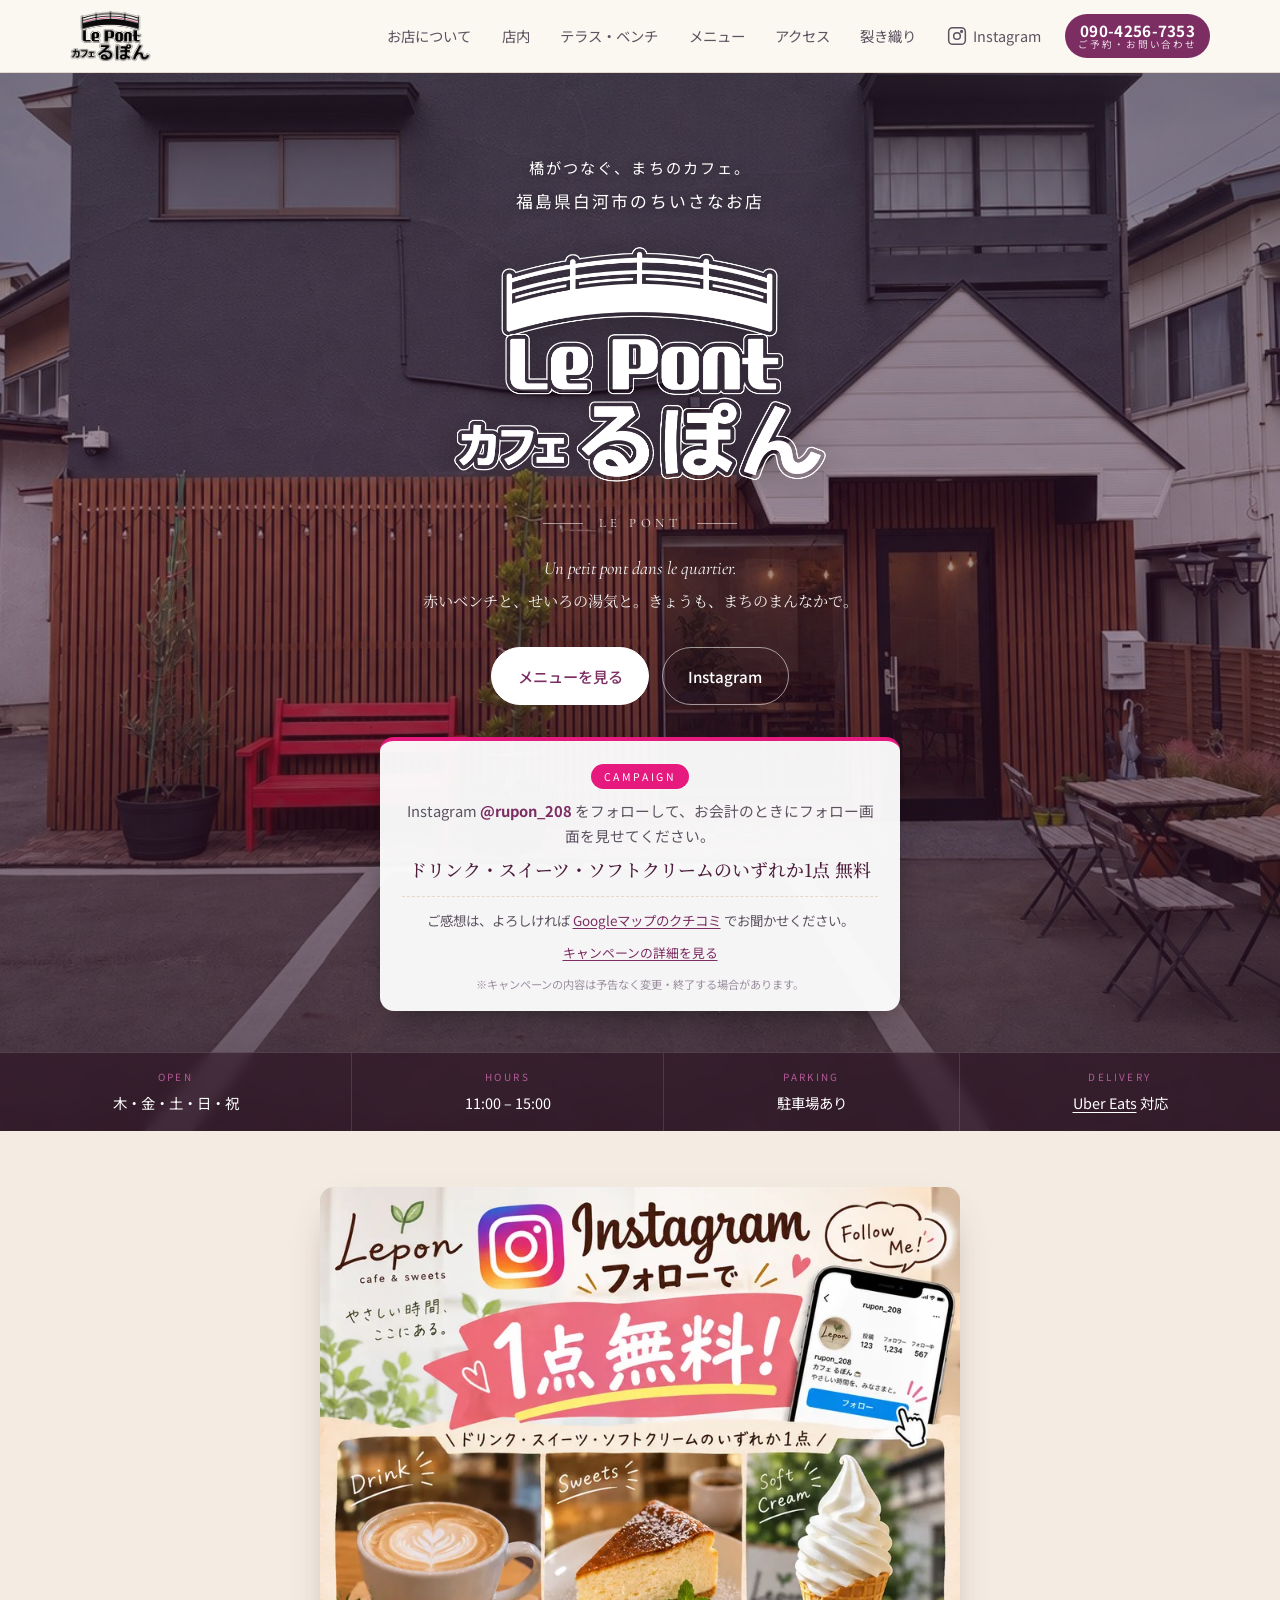
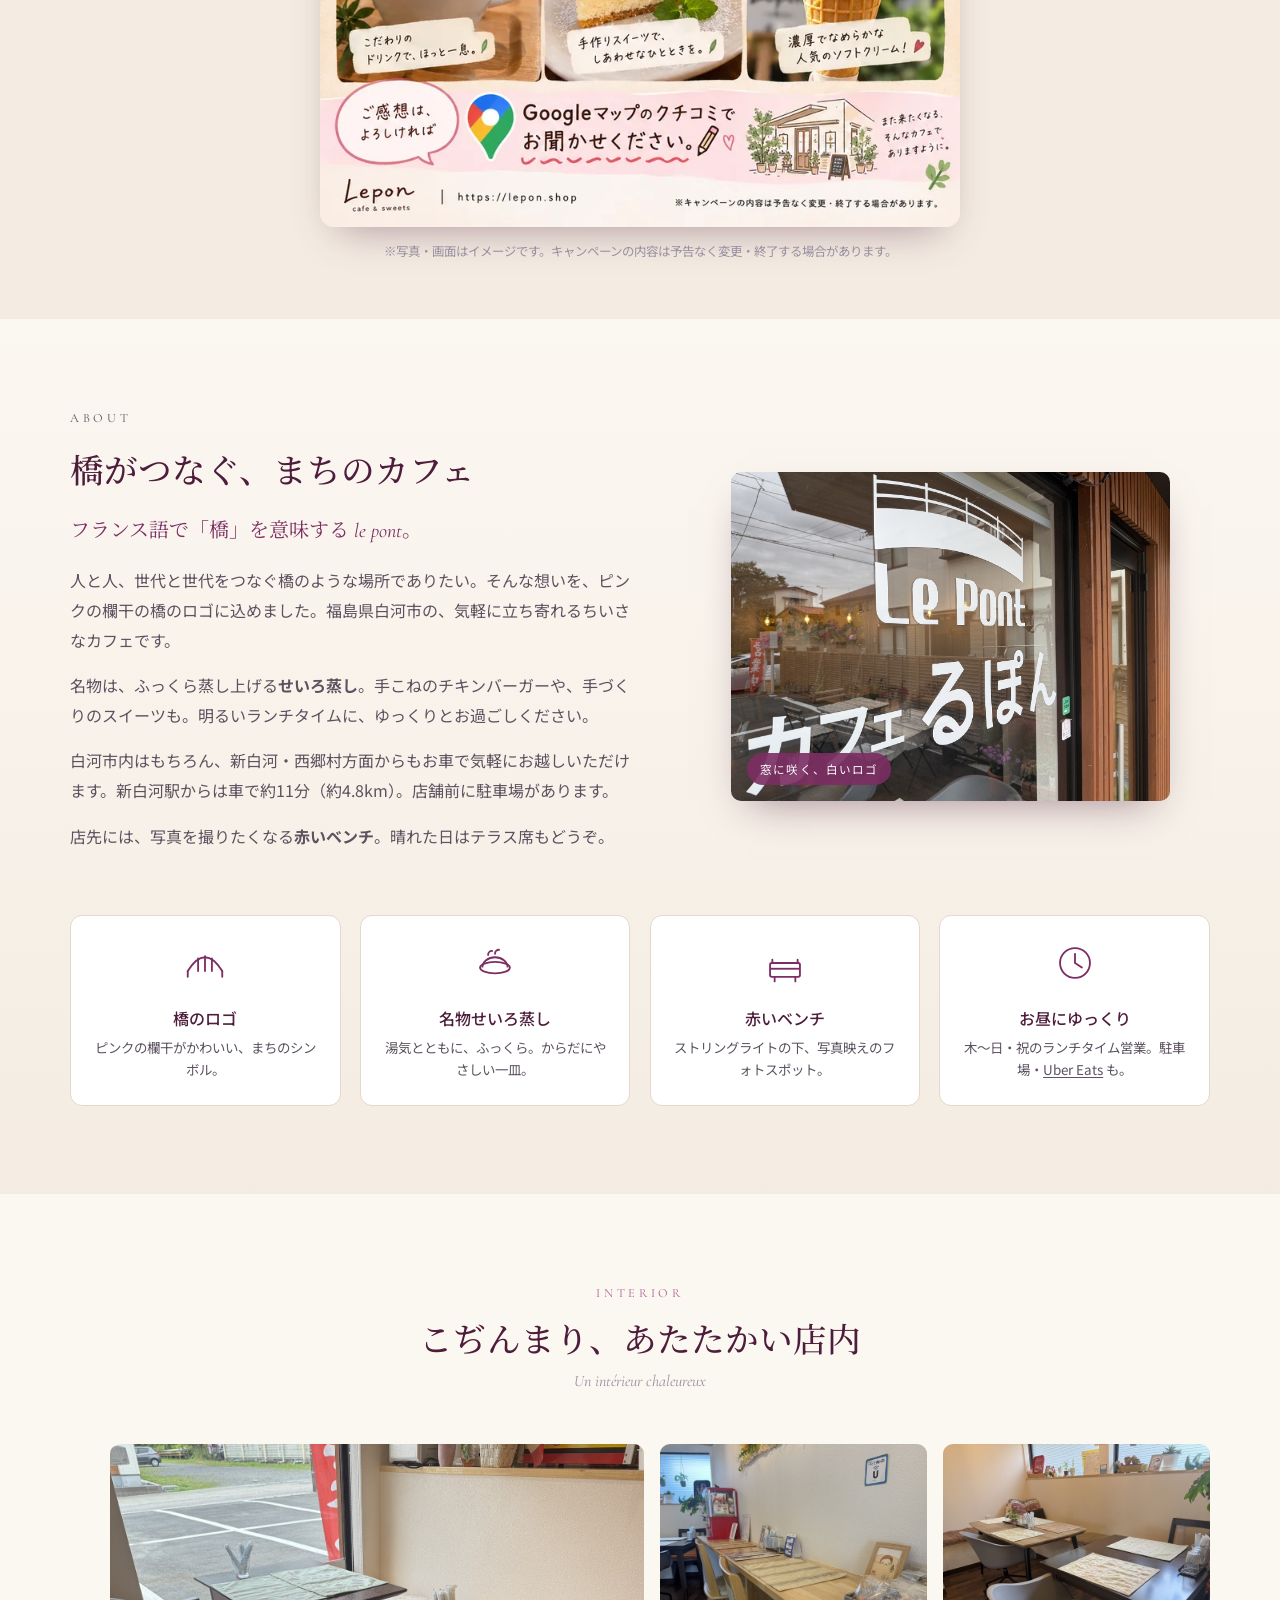
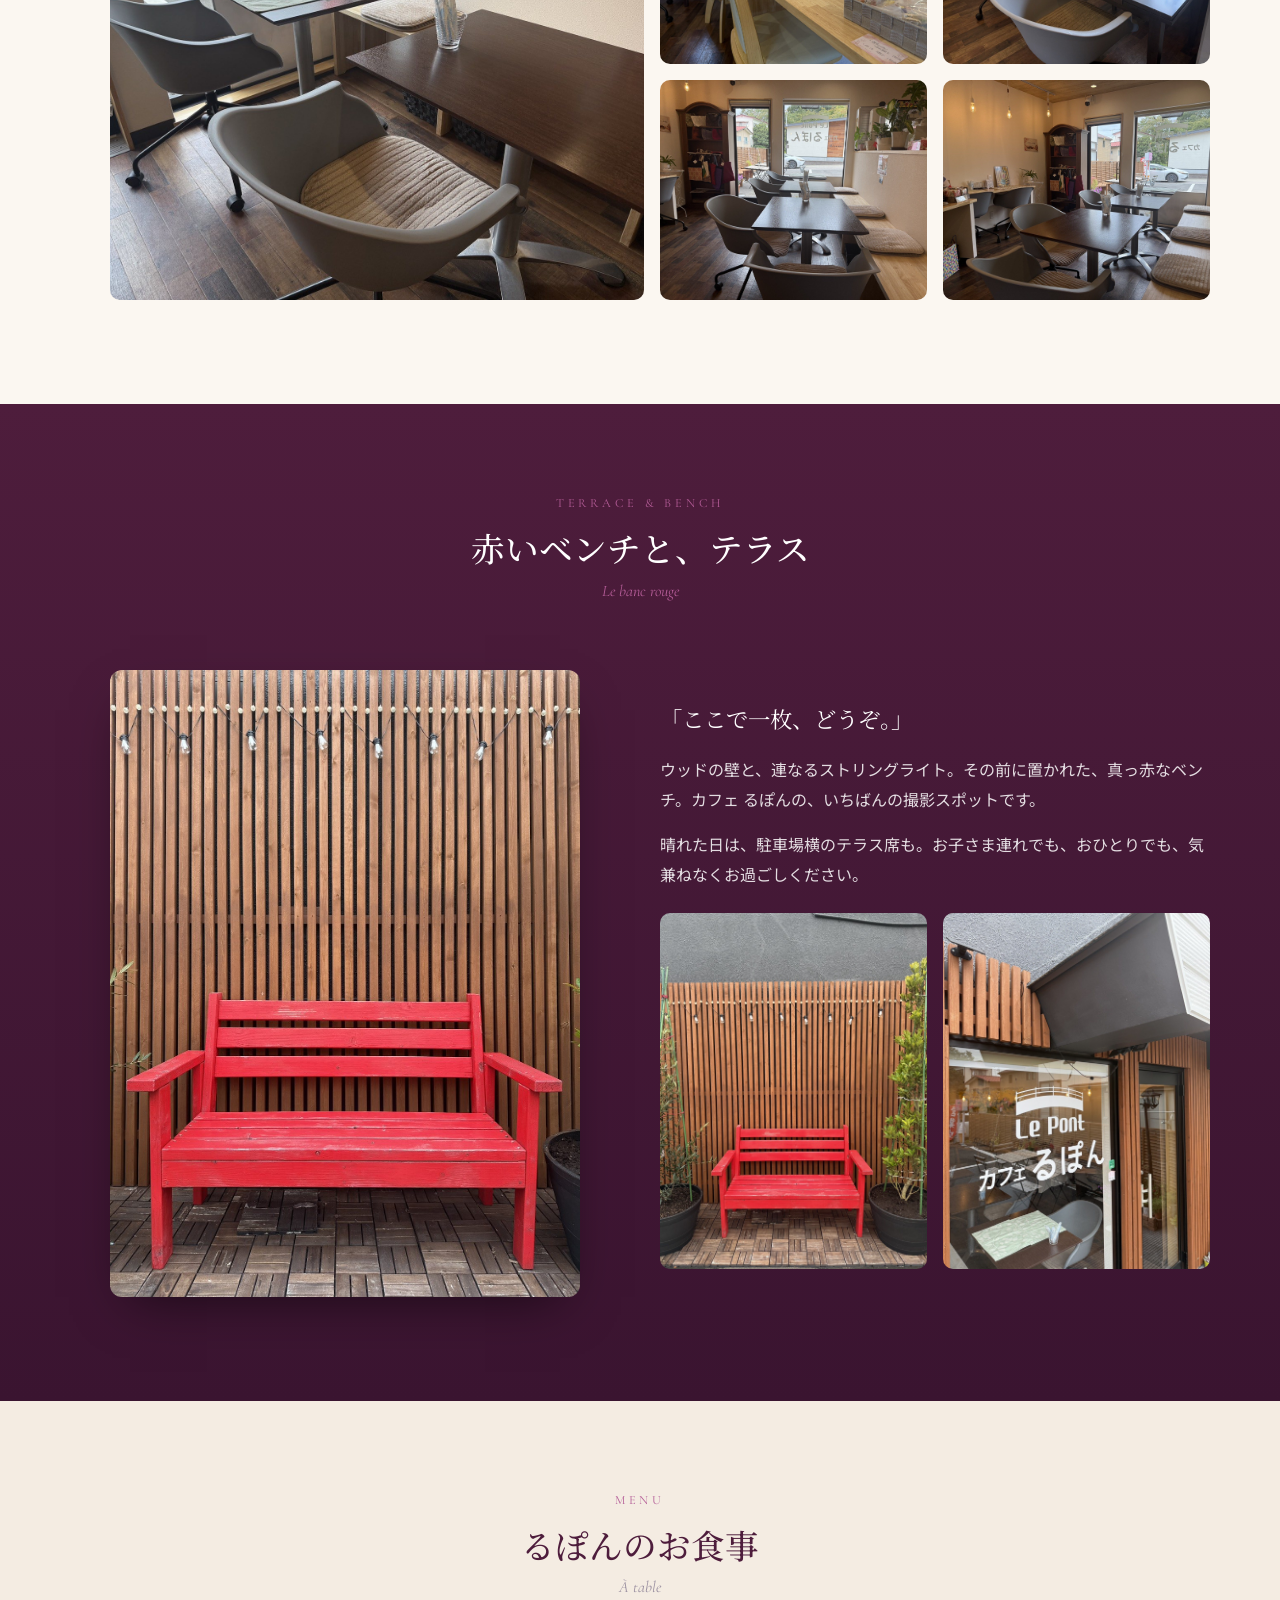
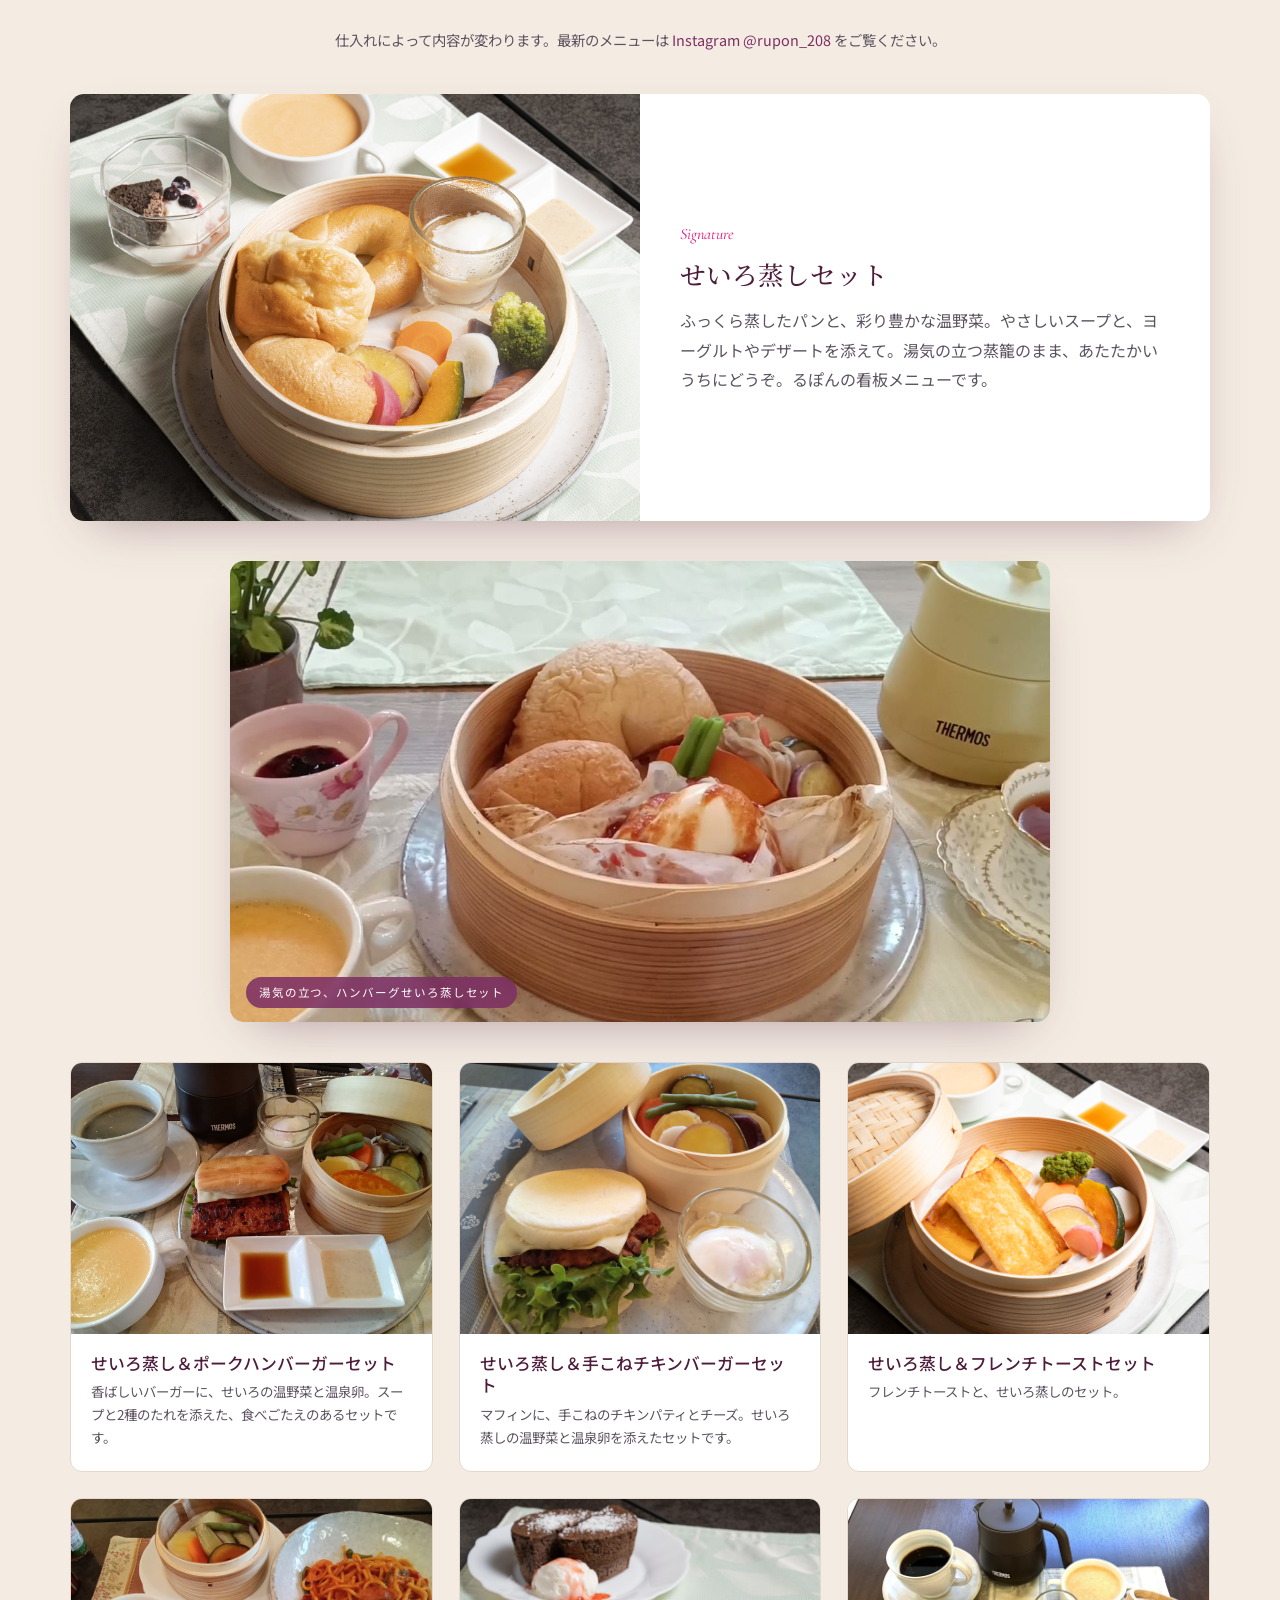
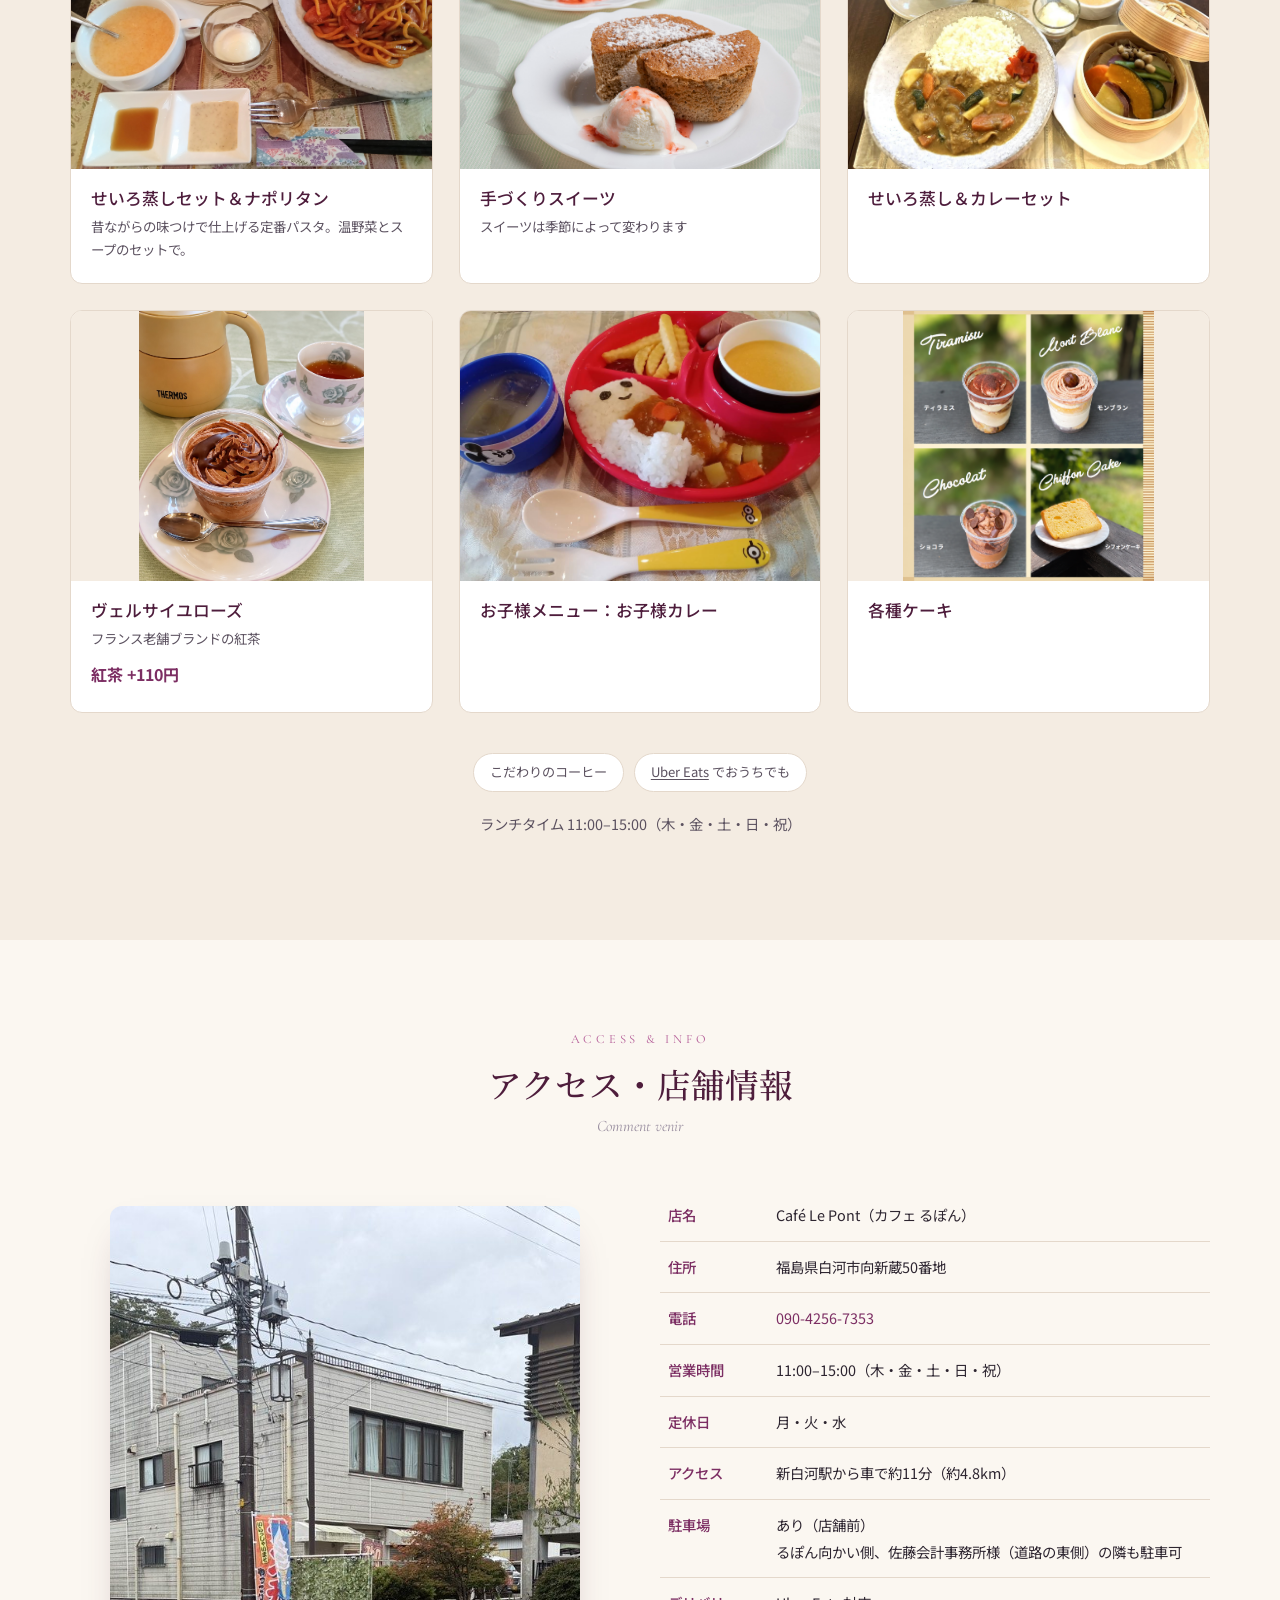
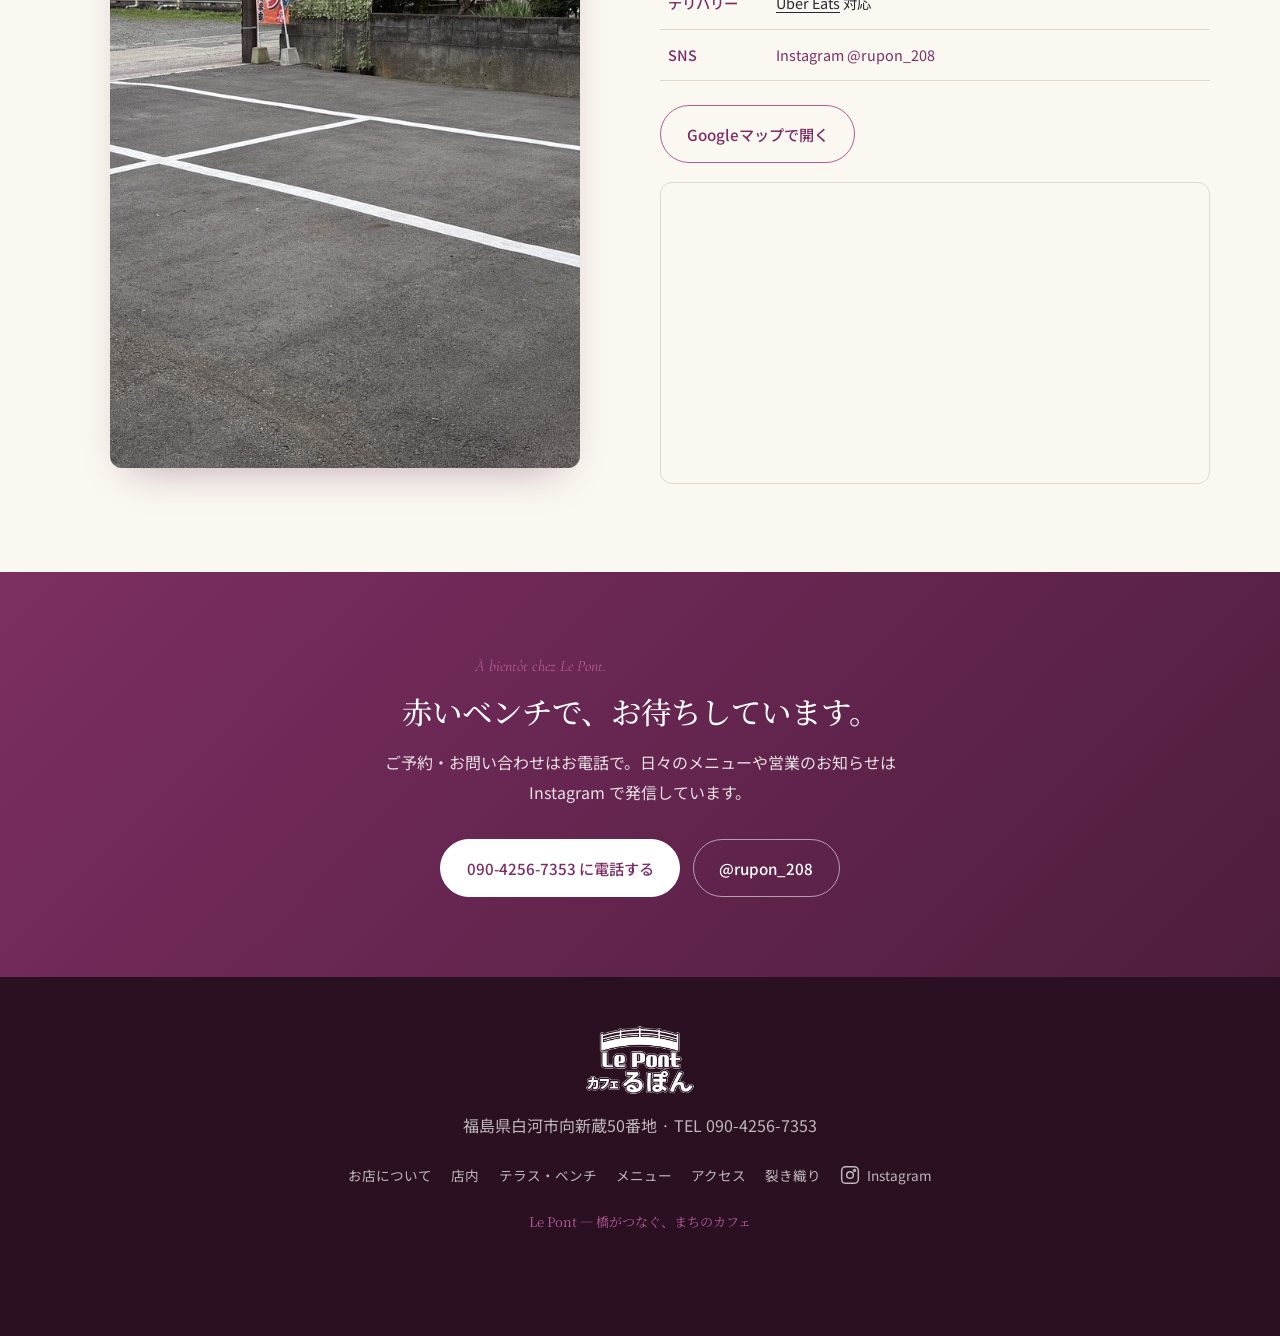
==== commit 71633ee1: "Instagramフォローキャンペーンの告知画像を掲載(写真はイメージの注記つき) Co-Authored-By: Claude Opus 5.5 <noreply@anthropic.com>" ====
--- a/index.html
+++ b/index.html
@@ -121,6 +121,11 @@
 .hero-campaign .hc-review{margin:.7rem 0 0;padding-top:.7rem;border-top:1px dashed var(--line);font-size:.84rem;color:var(--ink-soft)}
 .hero-campaign .hc-review a{color:var(--plum);text-decoration:underline;text-underline-offset:.18em}
 .hero-campaign .hc-note{margin:.5rem 0 0;font-size:.7rem;color:var(--muted)}
+.campaign-sec{background:var(--paper);padding:3.5rem 0}
+.campaign-fig{margin:0 auto;max-width:640px}
+.campaign-fig img{width:100%;height:auto;border-radius:14px;box-shadow:0 18px 40px -18px rgba(78,29,60,.45)}
+.campaign-fig figcaption{text-align:center;font-size:.78rem;color:var(--muted);margin-top:.8rem}
+.hero-campaign .hc-more{display:inline-block;margin-top:.5rem;font-size:.8rem;color:var(--plum);text-decoration:underline;text-underline-offset:.18em}
 .hero-facts{position:absolute;z-index:2;left:0;right:0;bottom:0;margin:0;
   display:flex;flex-wrap:wrap;justify-content:center;gap:0;
   background:rgba(40,14,30,.55);backdrop-filter:blur(6px);border-top:1px solid rgba(255,255,255,.14)}
@@ -376,6 +381,7 @@
         <p class="hc-main">Instagram <a href="https://www.instagram.com/rupon_208/" target="_blank" rel="noopener">@rupon_208</a> をフォローして、お会計のときにフォロー画面を見せてください。
           <span class="hc-gift">ドリンク・スイーツ・ソフトクリームのいずれか1点 無料</span></p>
         <p class="hc-review">ご感想は、よろしければ <a href="https://www.google.com/maps/search/?api=1&amp;query=%E3%82%AB%E3%83%95%E3%82%A7%E3%82%8B%E3%81%BD%E3%82%93%20%E7%99%BD%E6%B2%B3%E5%B8%82%E5%90%91%E6%96%B0%E8%94%B550" target="_blank" rel="noopener">Googleマップのクチコミ</a> でお聞かせください。</p>
+        <a class="hc-more" href="#campaign">キャンペーンの詳細を見る</a>
         <p class="hc-note">※キャンペーンの内容は予告なく変更・終了する場合があります。</p>
       </div>
     </div>
@@ -385,6 +391,20 @@
       <div><dt>Parking</dt><dd>駐車場あり</dd></div>
       <div><dt>Delivery</dt><dd><a class="uber-link" href="https://www.ubereats.com/jp/store/%E3%82%AB%E3%83%95%E3%82%A7%E3%82%8B%E3%81%BB%E3%82%93/h5oHDyTFX6-hM830LQradA?srsltid=AU7gw4WjFhVm8lzcCSdccPoFkjZ5MI-fsxpGR_SJoHnNoVECKi08KiCx" target="_blank" rel="noopener">Uber Eats</a> 対応</dd></div>
     </dl>
+  </section>
+
+  <!-- ============ CAMPAIGN ============ -->
+  <section class="campaign-sec" id="campaign">
+    <div class="wrap">
+      <figure class="campaign-fig">
+        <img src="assets/img/campaign-instagram-follow.webp"
+             srcset="assets/img/campaign-instagram-follow-800.webp 800w, assets/img/campaign-instagram-follow.webp 1254w"
+             sizes="(max-width:680px) 100vw, 640px"
+             alt="Instagramフォローで1点無料キャンペーン。Instagram @rupon_208 をフォローして、お会計時にフォロー画面を見せると、ドリンク・スイーツ・ソフトクリームのいずれか1点が無料。ご感想は、よろしければGoogleマップのクチコミでお聞かせください。"
+             width="1254" height="1254" loading="lazy">
+        <figcaption>※写真・画面はイメージです。キャンペーンの内容は予告なく変更・終了する場合があります。</figcaption>
+      </figure>
+    </div>
   </section>
 
   <!-- ============ ABOUT ============ -->
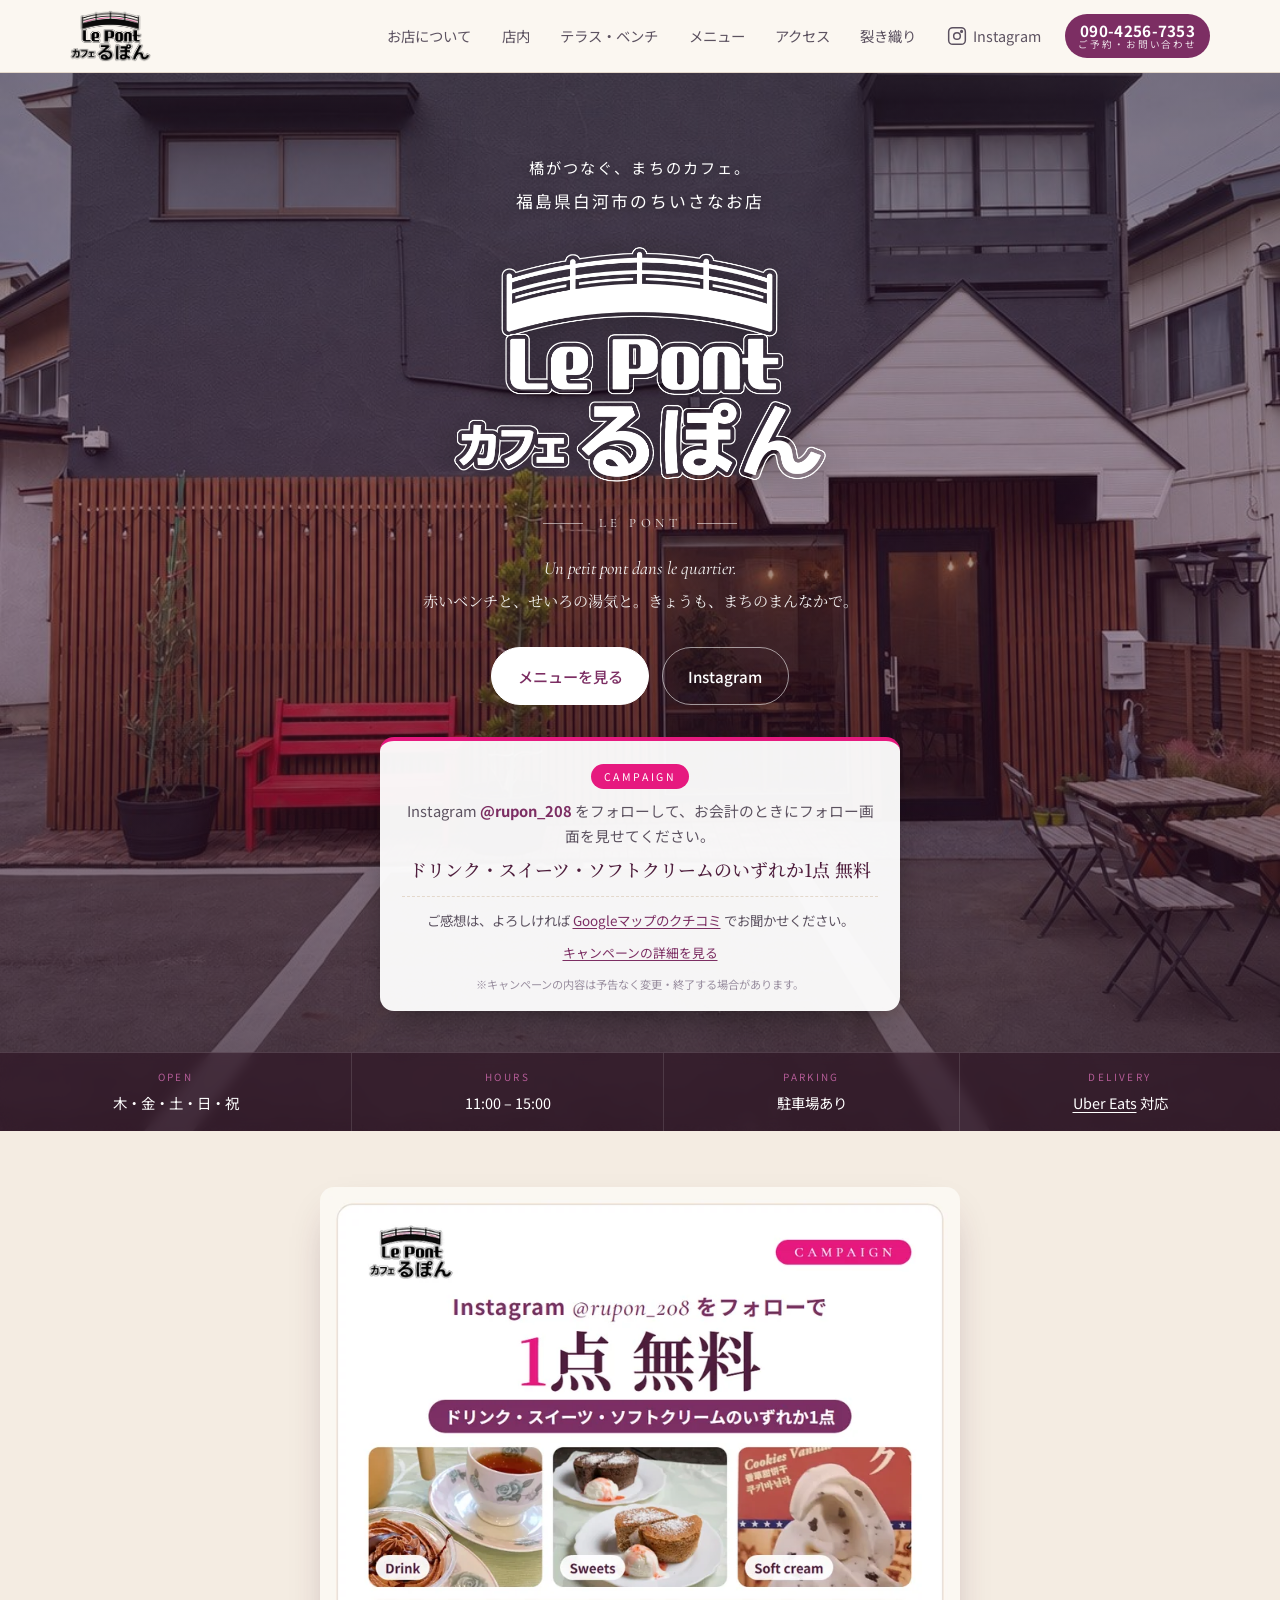
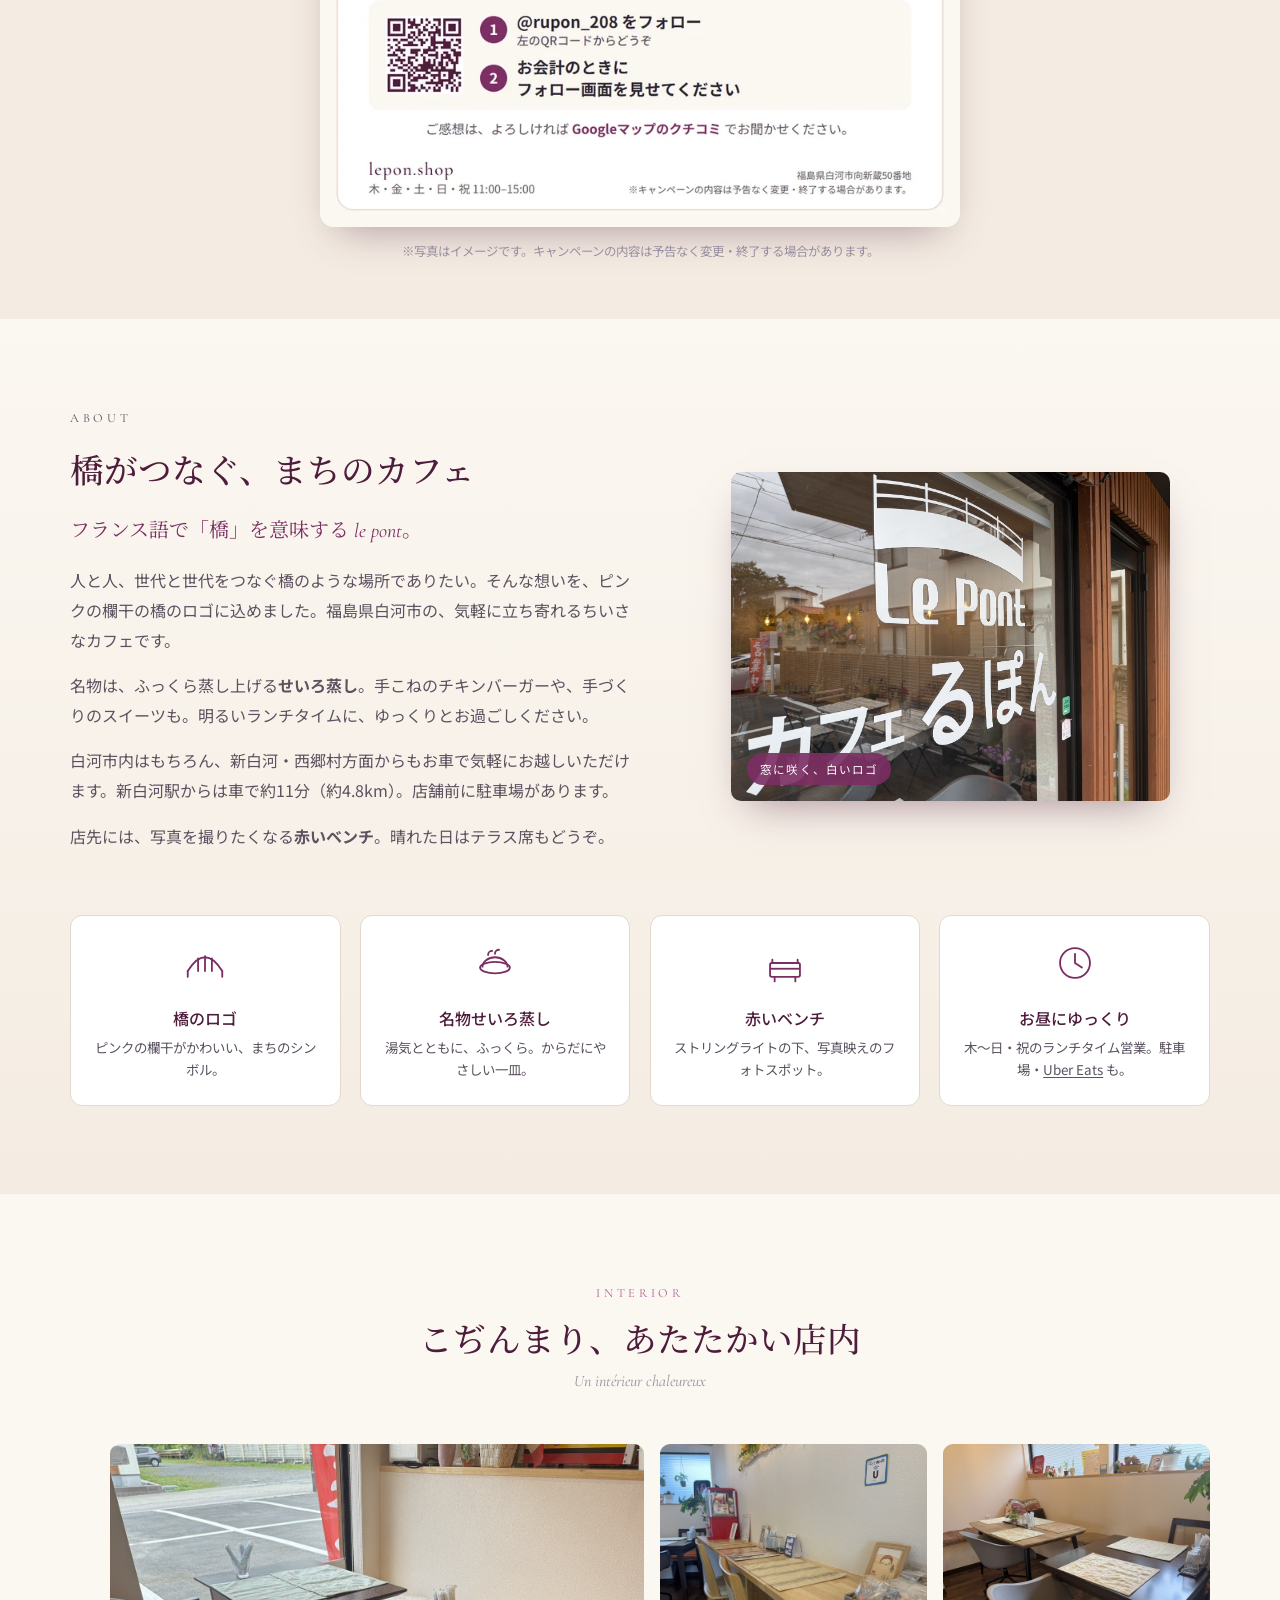
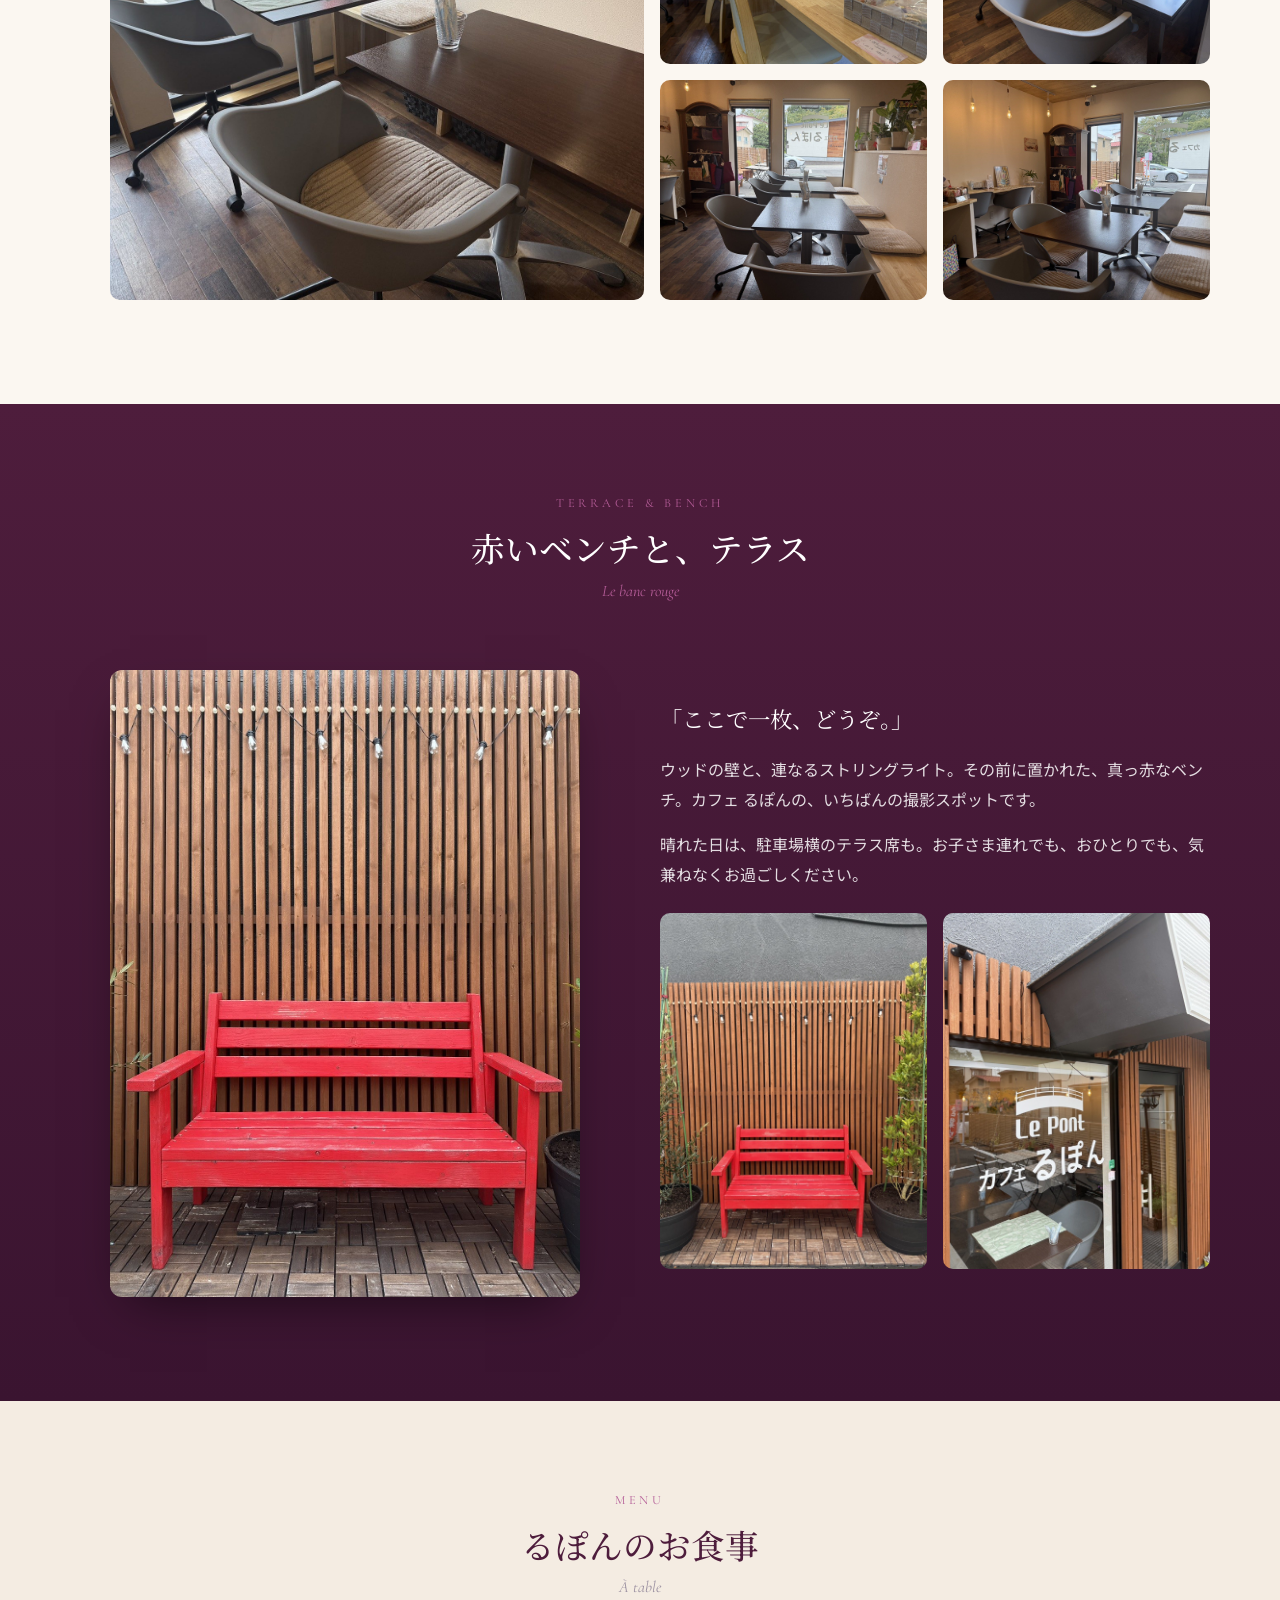
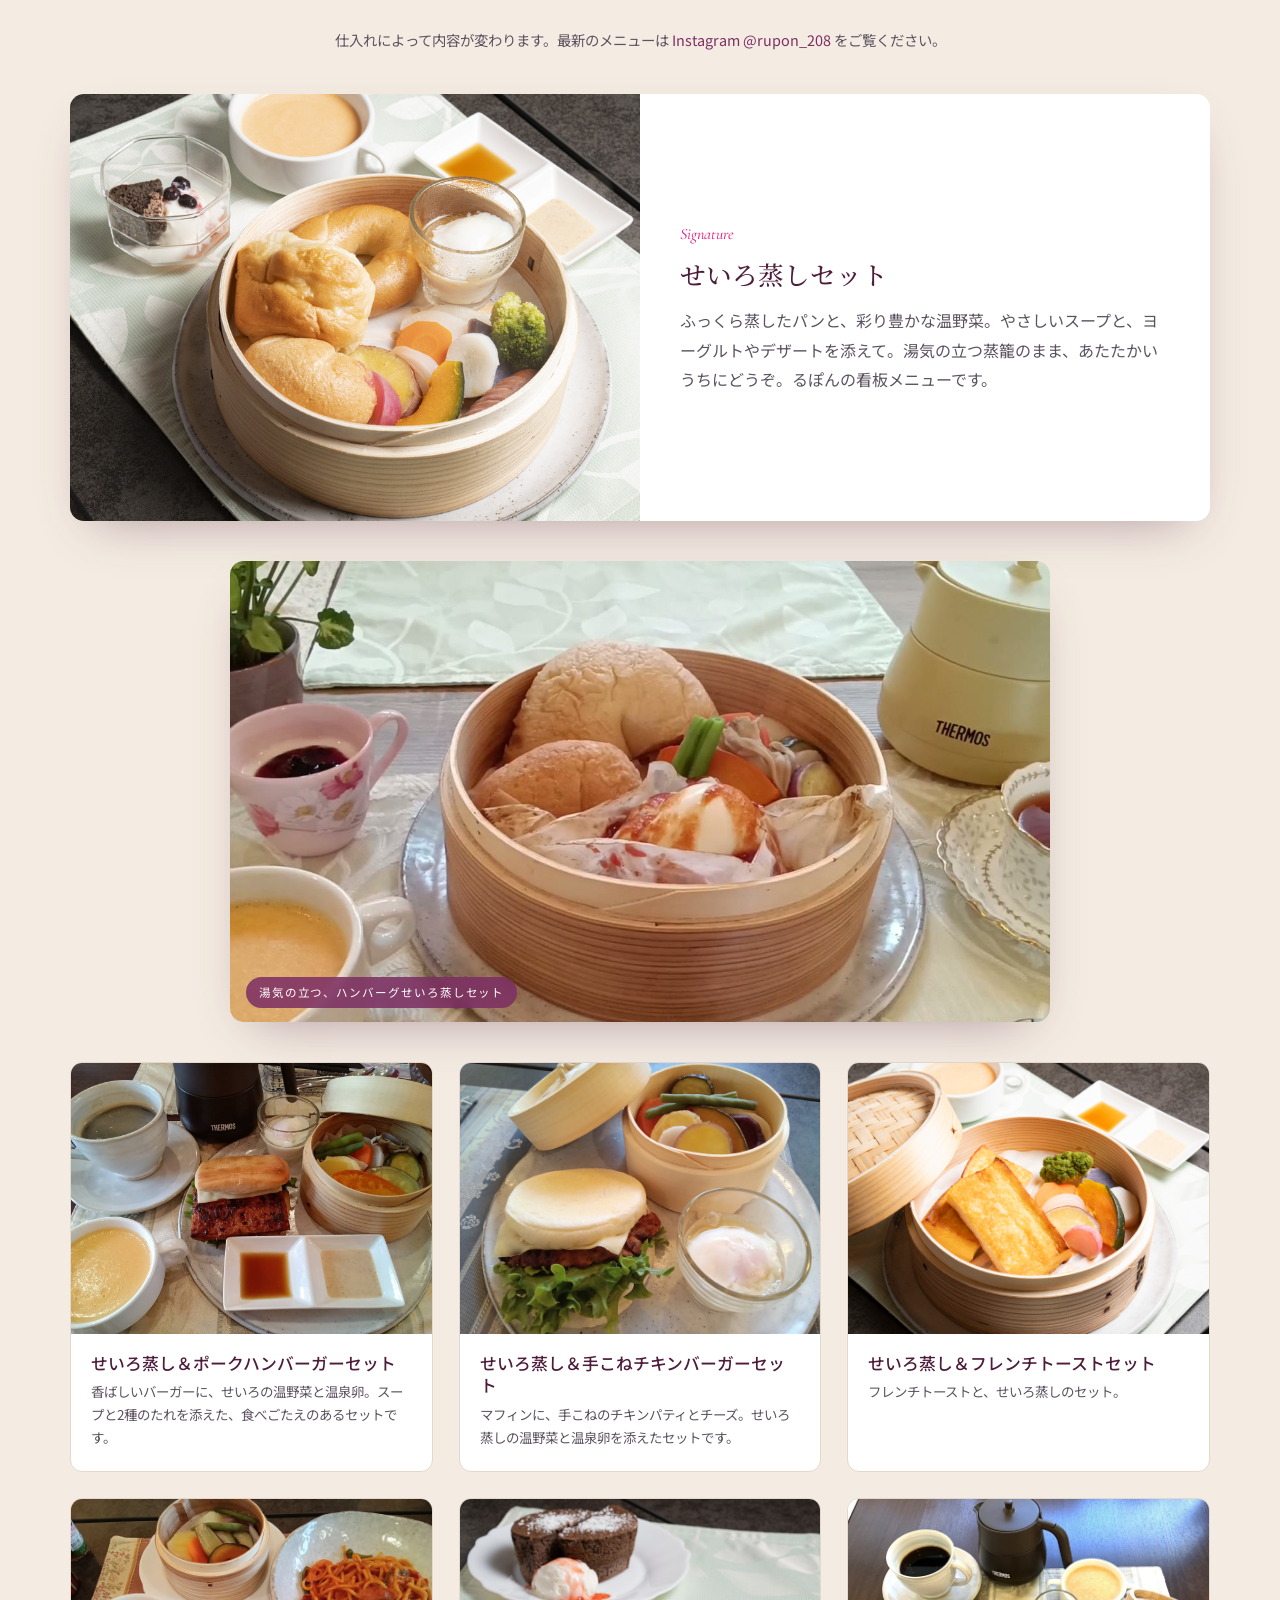
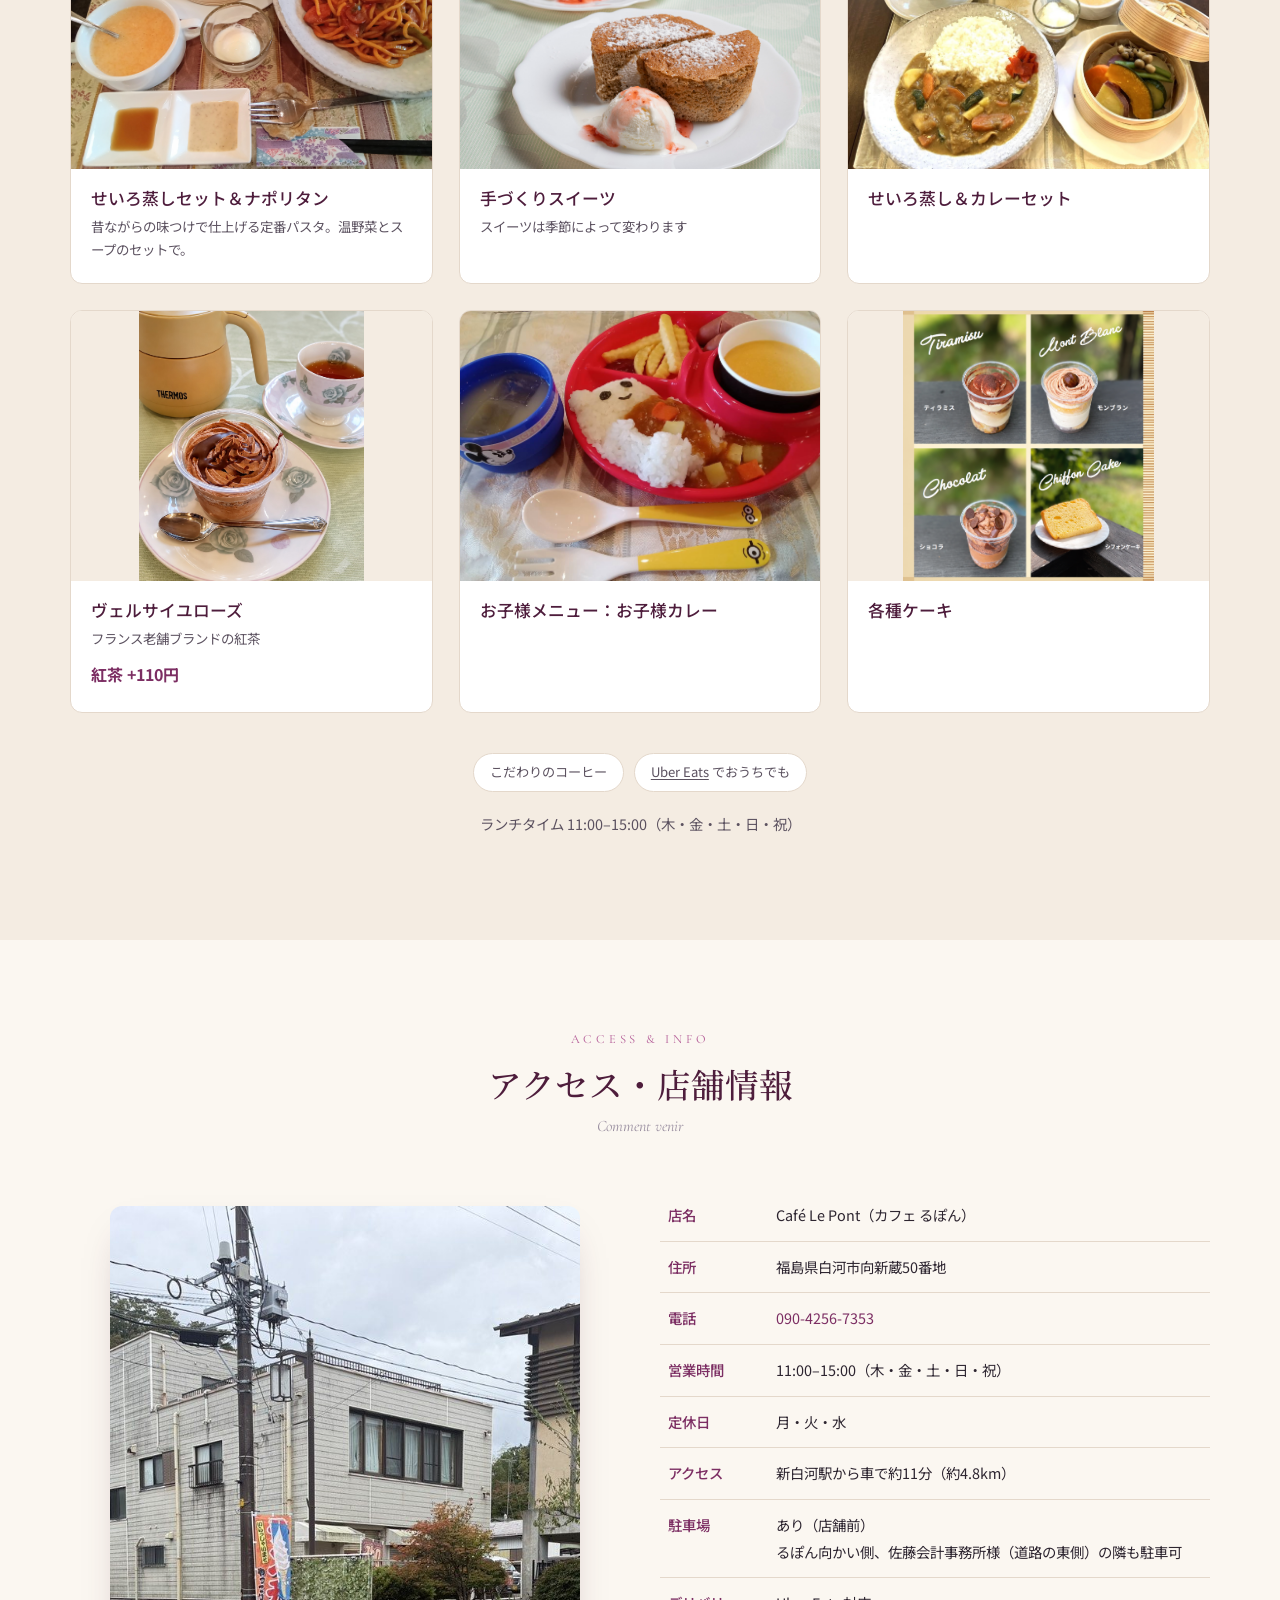
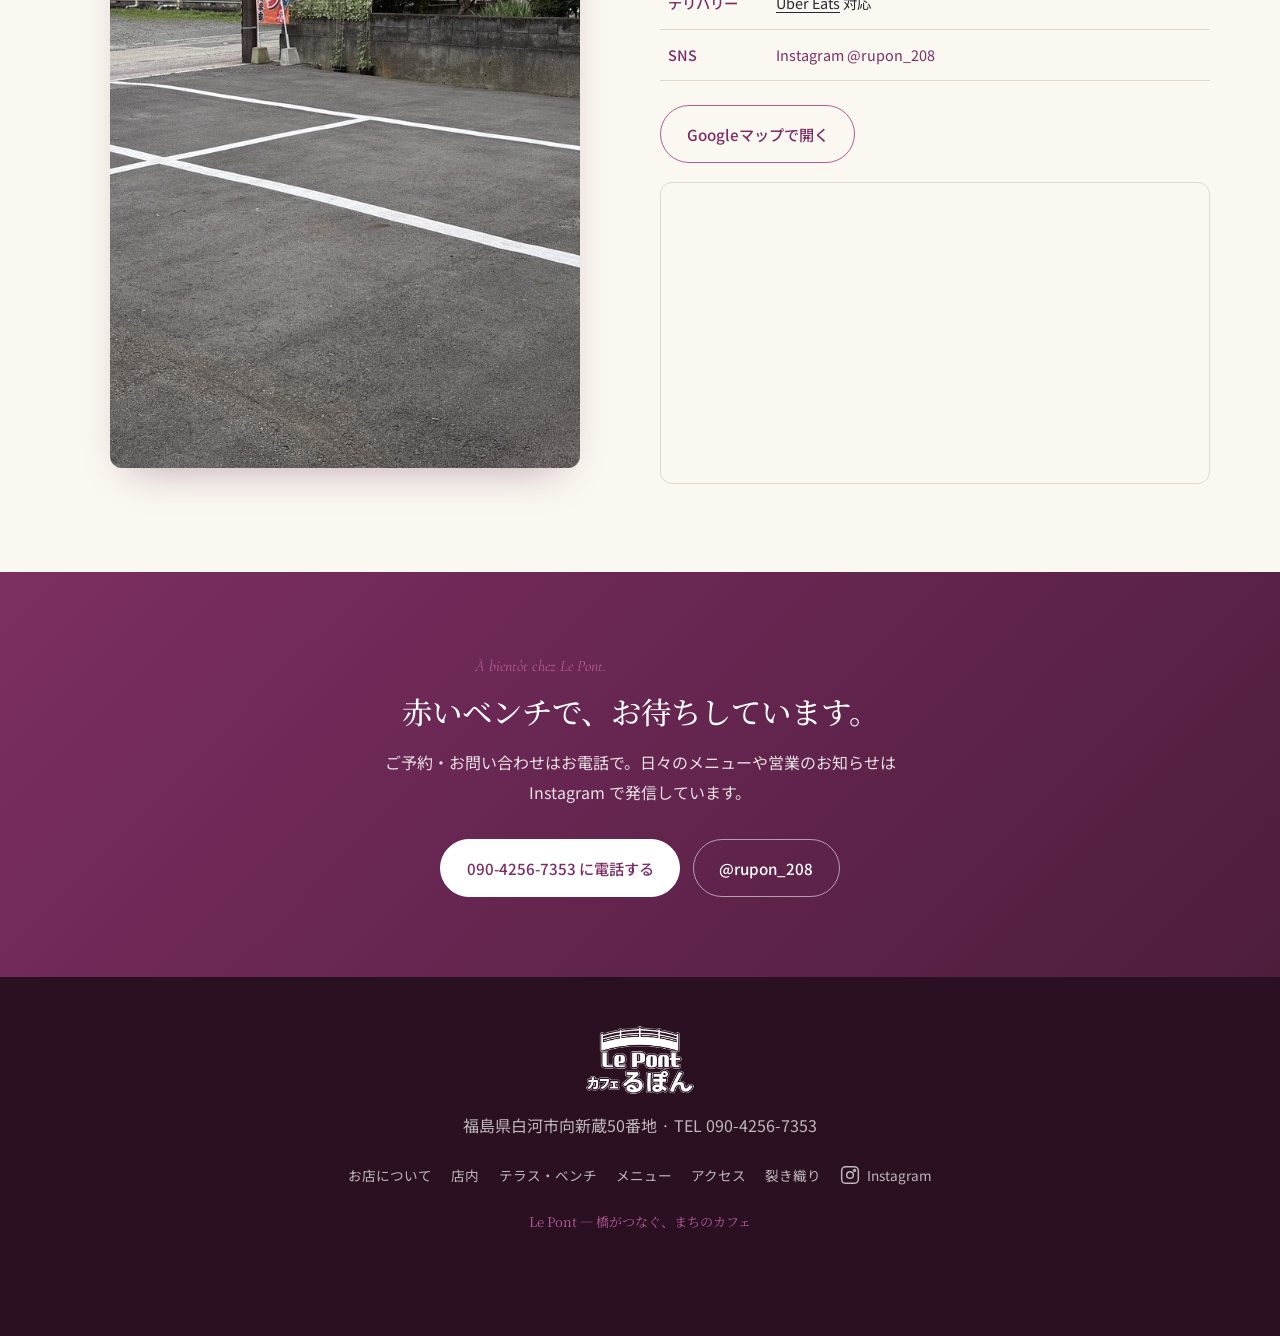
==== commit ec66272d: "キャンペーン告知画像を実際のロゴ・写真で作り直したものに差し替え Co-Authored-By: Claude Opus 5.5 <noreply@anthropic.com>" ====
--- a/index.html
+++ b/index.html
@@ -380,7 +380,7 @@
         <p class="hc-tag">Campaign</p>
         <p class="hc-main">Instagram <a href="https://www.instagram.com/rupon_208/" target="_blank" rel="noopener">@rupon_208</a> をフォローして、お会計のときにフォロー画面を見せてください。
           <span class="hc-gift">ドリンク・スイーツ・ソフトクリームのいずれか1点 無料</span></p>
-        <p class="hc-review">ご感想は、よろしければ <a href="https://www.google.com/maps/search/?api=1&amp;query=%E3%82%AB%E3%83%95%E3%82%A7%E3%82%8B%E3%81%BD%E3%82%93%20%E7%99%BD%E6%B2%B3%E5%B8%82%E5%90%91%E6%96%B0%E8%94%B550" target="_blank" rel="noopener">Googleマップのクチコミ</a> でお聞かせください。</p>
+        <p class="hc-review">ご感想は、よろしければ <a href="https://g.page/r/Cf369FGSMMI5EAE/review" target="_blank" rel="noopener">Googleマップのクチコミ</a> でお聞かせください。</p>
         <a class="hc-more" href="#campaign">キャンペーンの詳細を見る</a>
         <p class="hc-note">※キャンペーンの内容は予告なく変更・終了する場合があります。</p>
       </div>
@@ -398,11 +398,11 @@
     <div class="wrap">
       <figure class="campaign-fig">
         <img src="assets/img/campaign-instagram-follow.webp"
-             srcset="assets/img/campaign-instagram-follow-800.webp 800w, assets/img/campaign-instagram-follow.webp 1254w"
+             srcset="assets/img/campaign-instagram-follow-800.webp 800w, assets/img/campaign-instagram-follow.webp 1080w"
              sizes="(max-width:680px) 100vw, 640px"
-             alt="Instagramフォローで1点無料キャンペーン。Instagram @rupon_208 をフォローして、お会計時にフォロー画面を見せると、ドリンク・スイーツ・ソフトクリームのいずれか1点が無料。ご感想は、よろしければGoogleマップのクチコミでお聞かせください。"
-             width="1254" height="1254" loading="lazy">
-        <figcaption>※写真・画面はイメージです。キャンペーンの内容は予告なく変更・終了する場合があります。</figcaption>
+             alt="カフェるぽんのInstagramフォローで1点無料キャンペーン。Instagram @rupon_208 をフォローして、お会計時にフォロー画面を見せると、ドリンク・スイーツ・ソフトクリームのいずれか1点が無料。ご感想は、よろしければGoogleマップのクチコミでお聞かせください。"
+             width="1080" height="1080" loading="lazy">
+        <figcaption>※写真はイメージです。キャンペーンの内容は予告なく変更・終了する場合があります。</figcaption>
       </figure>
     </div>
   </section>
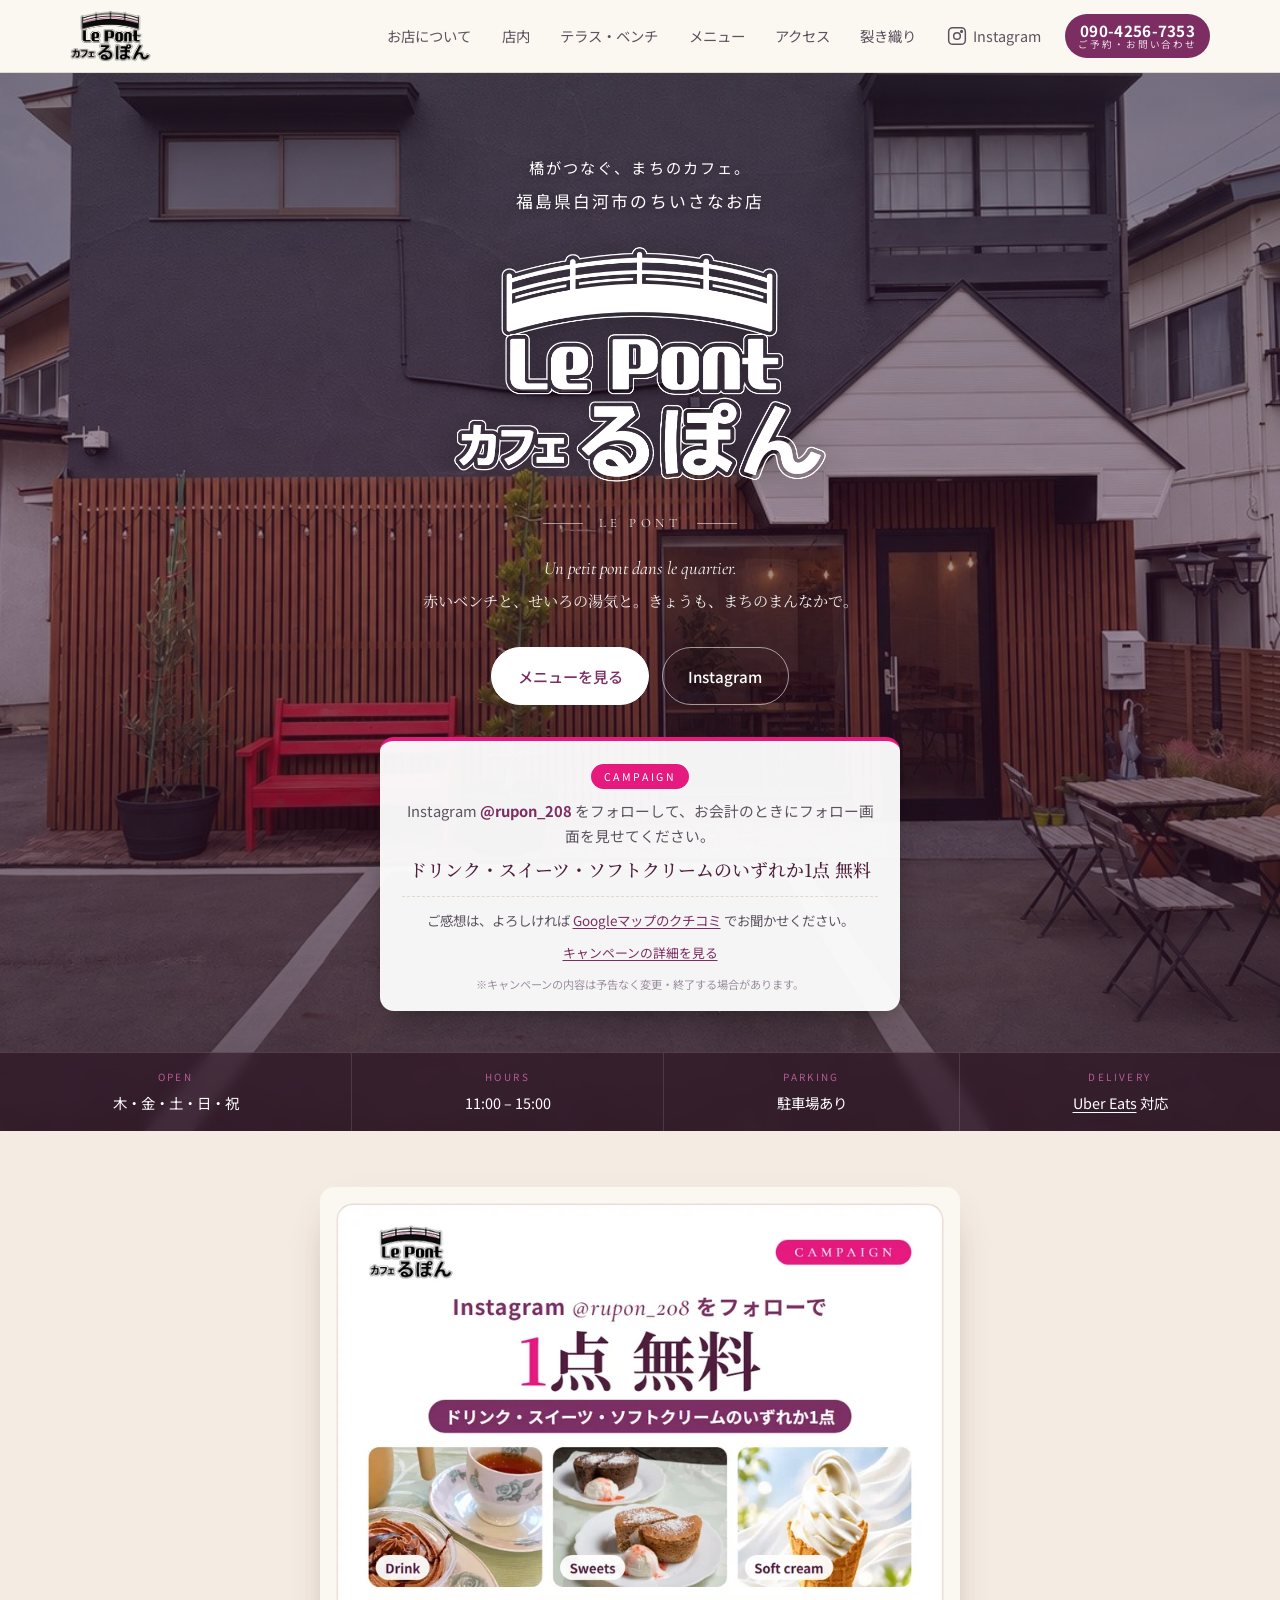
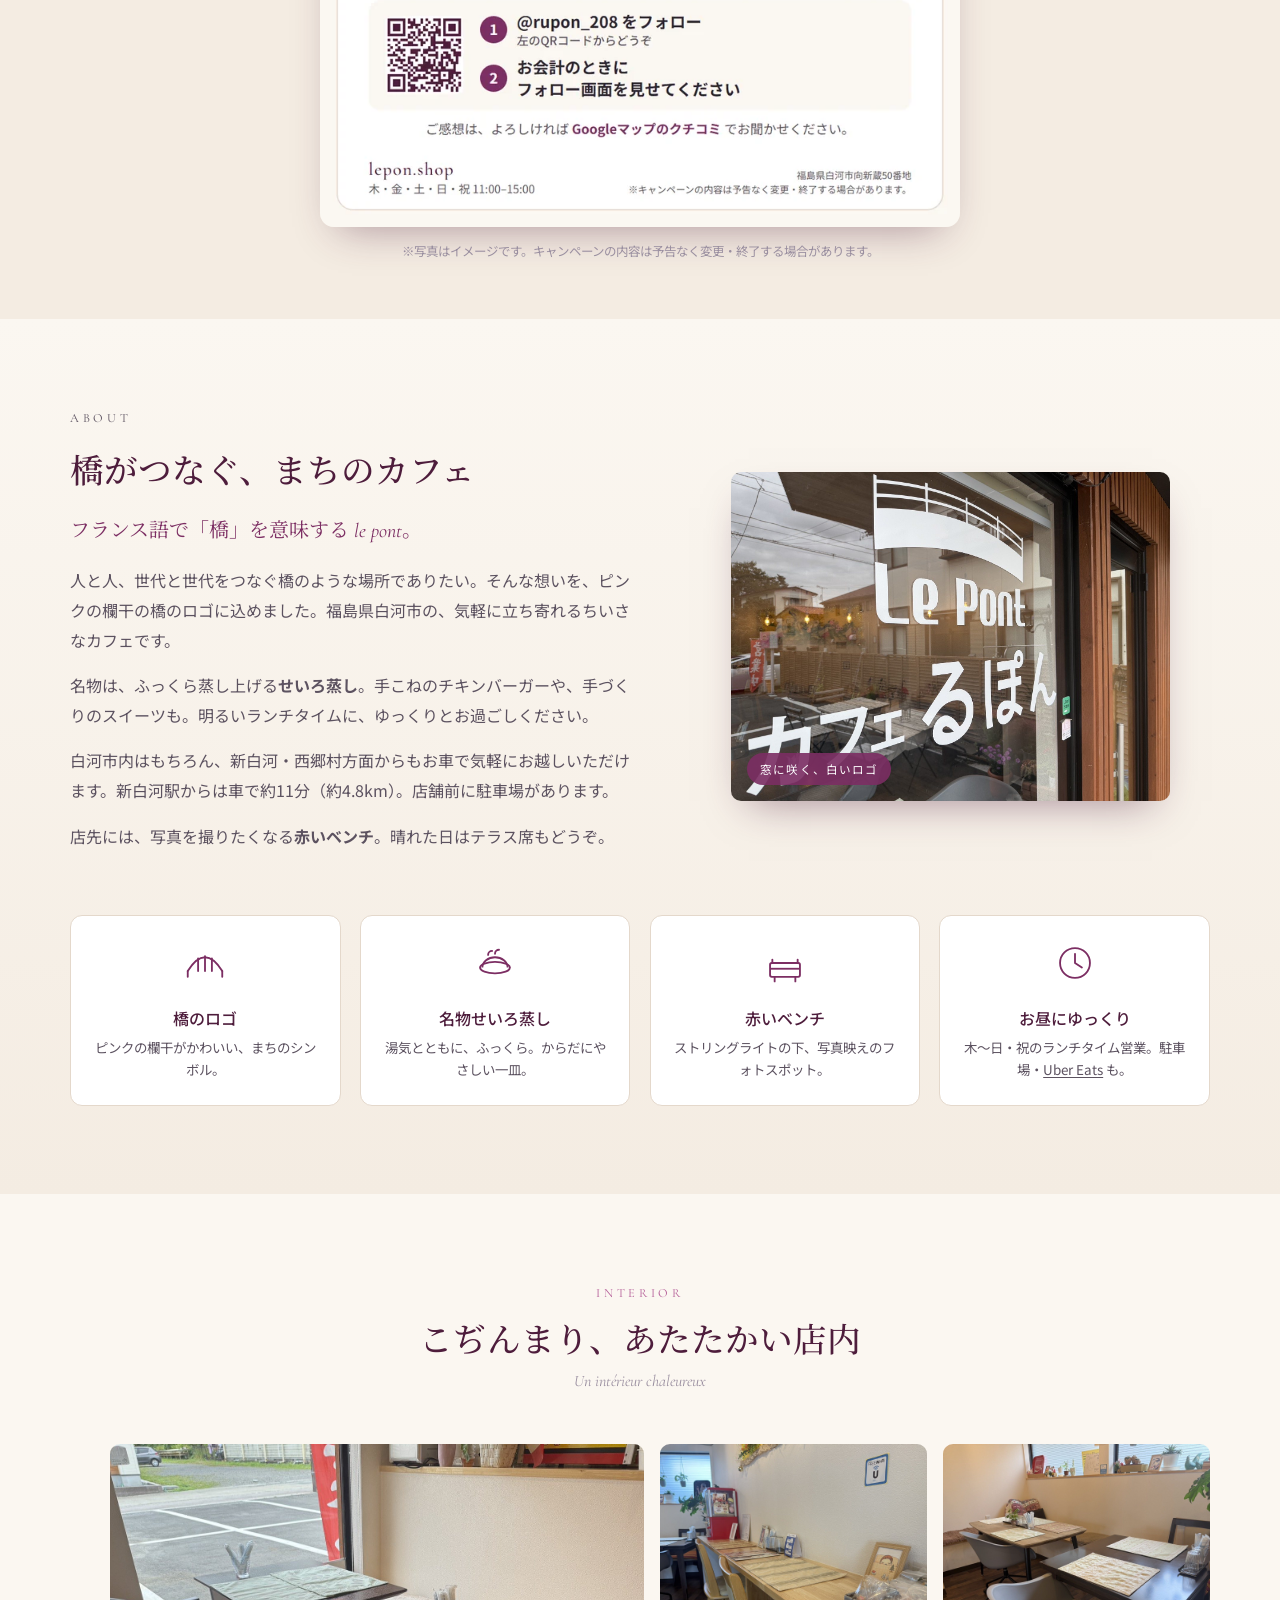
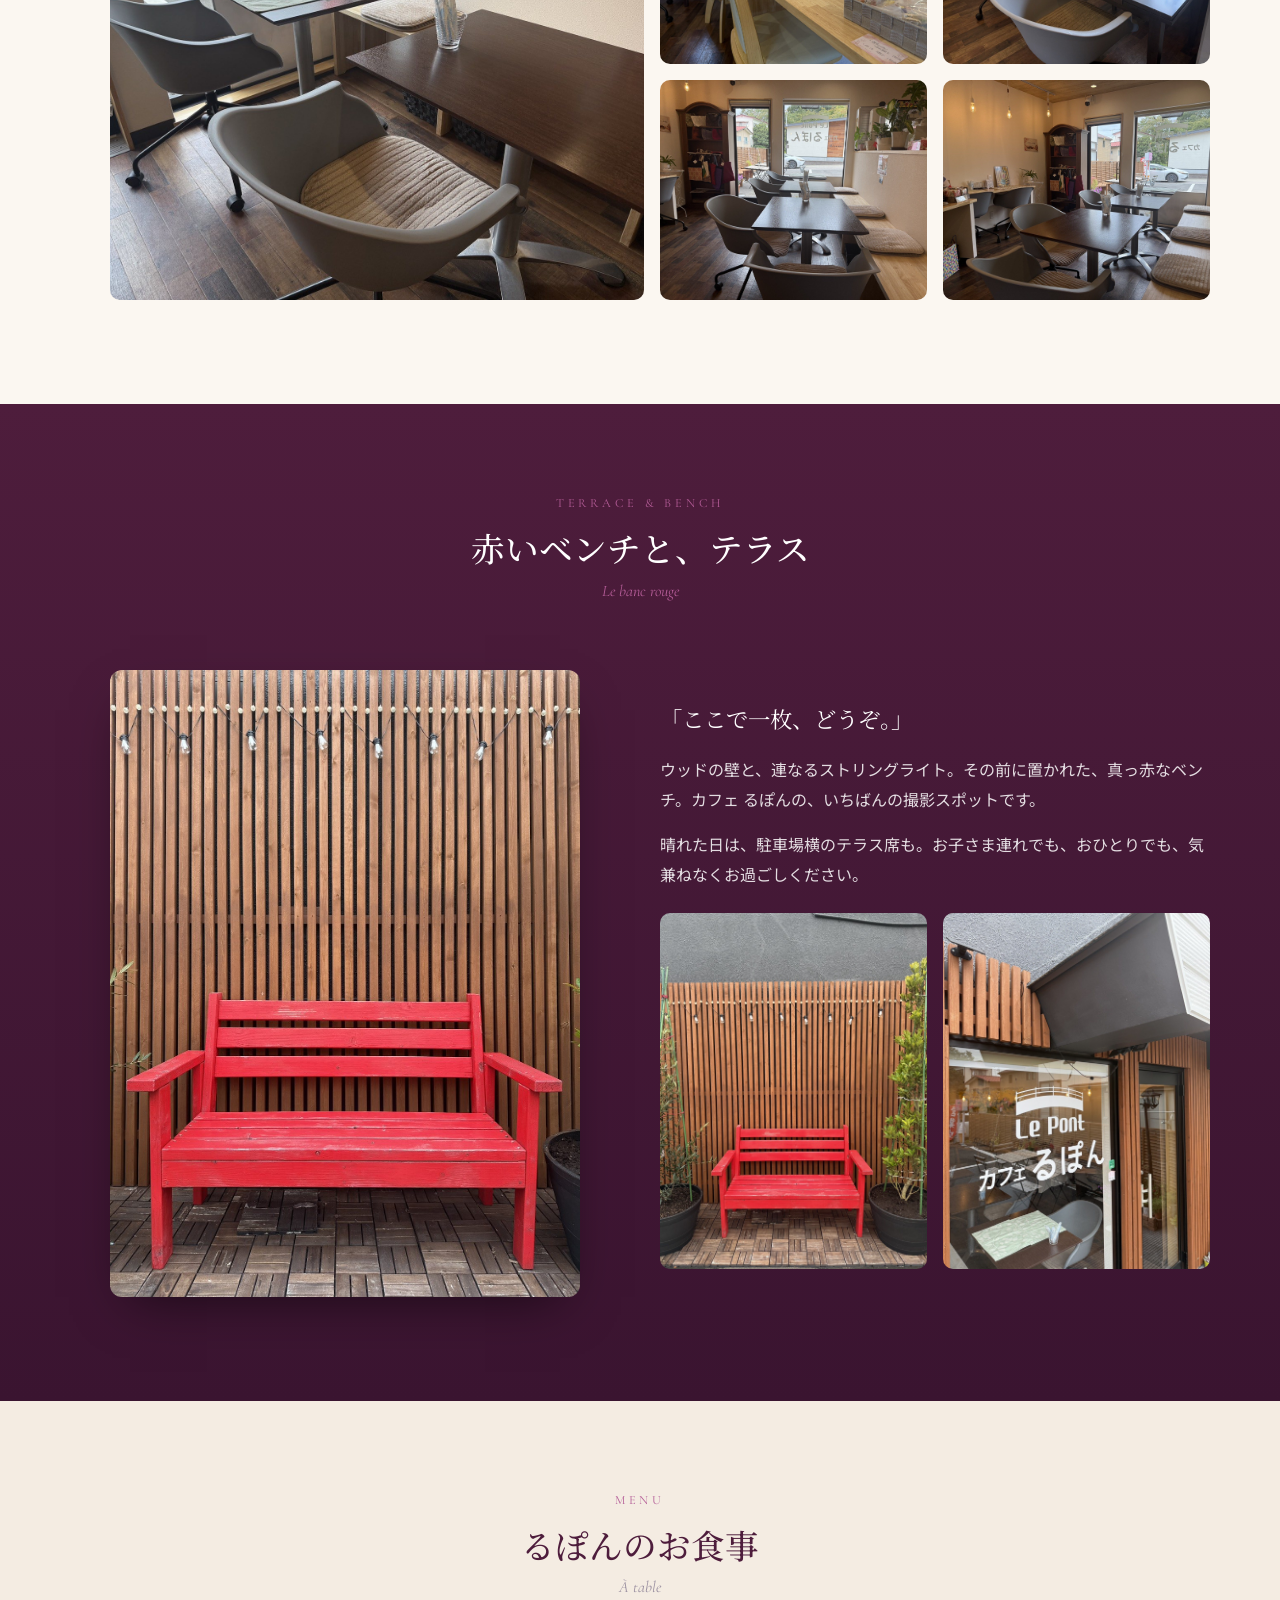
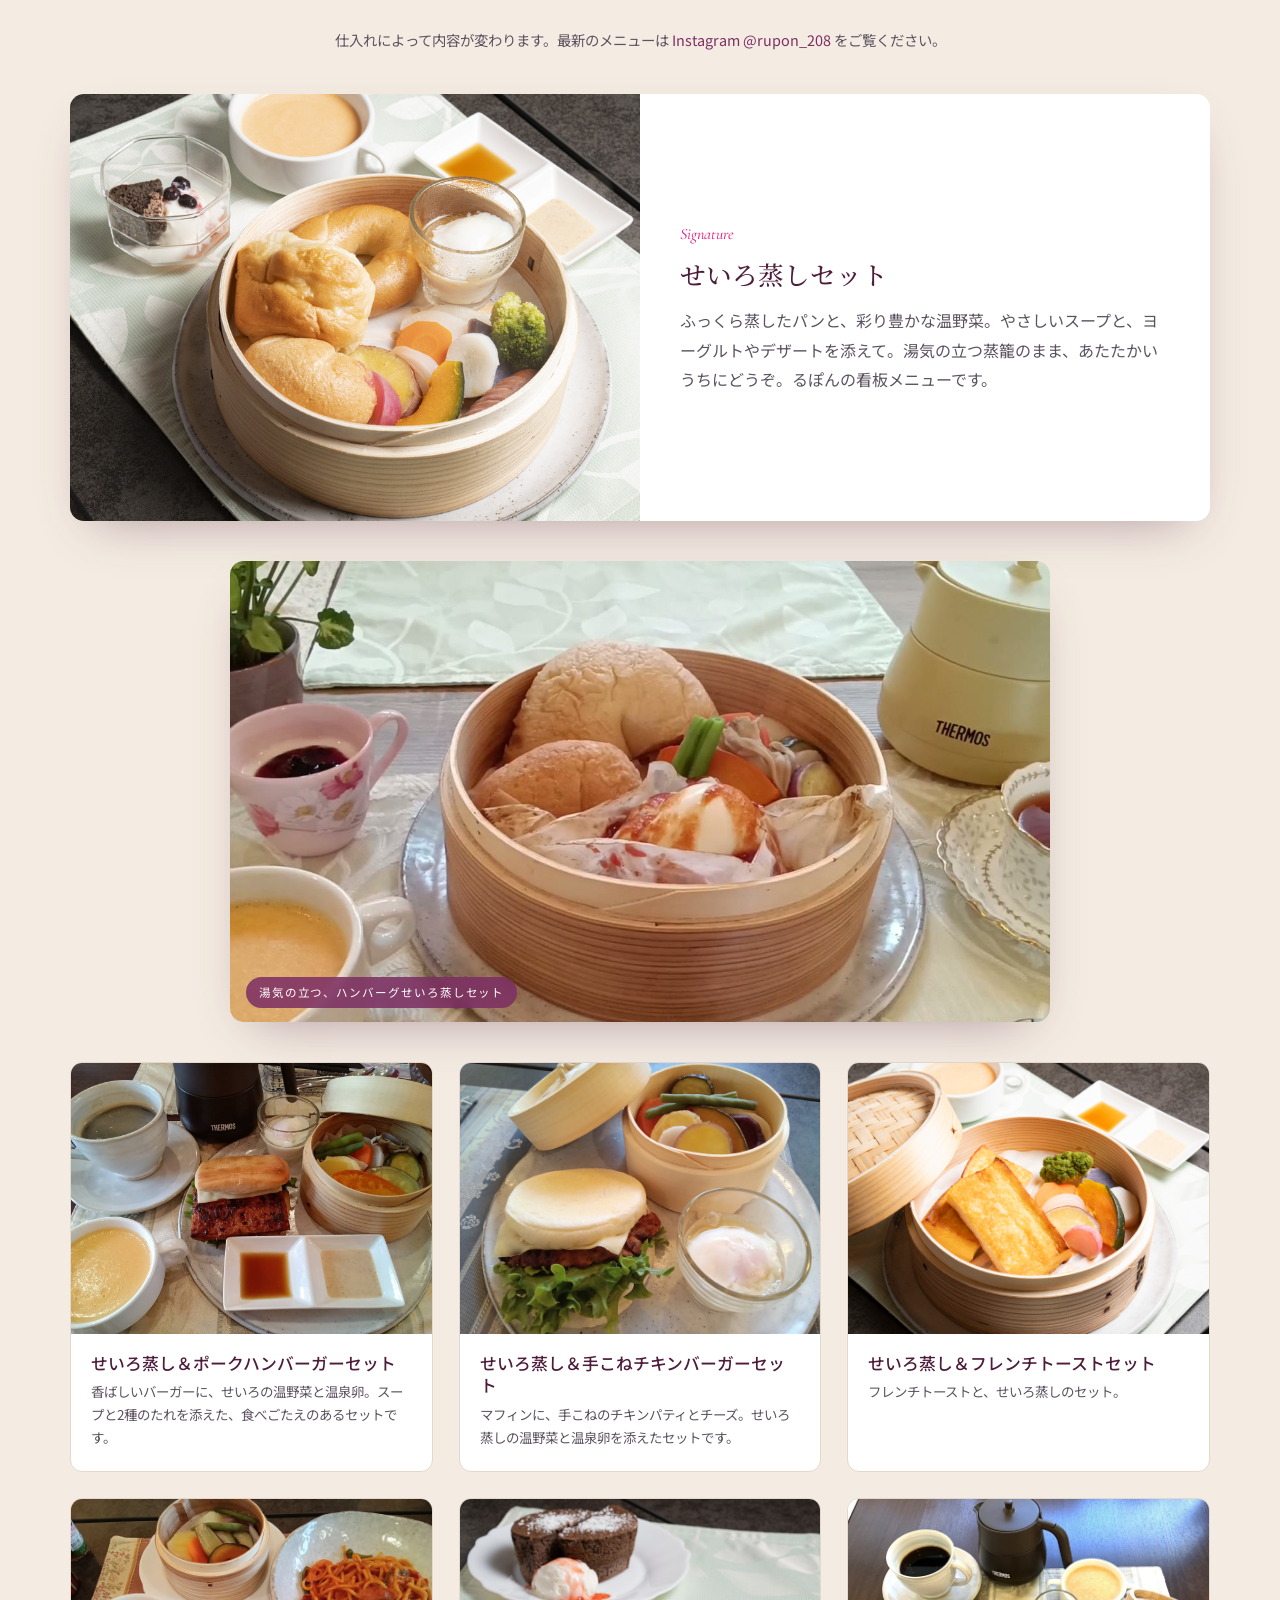
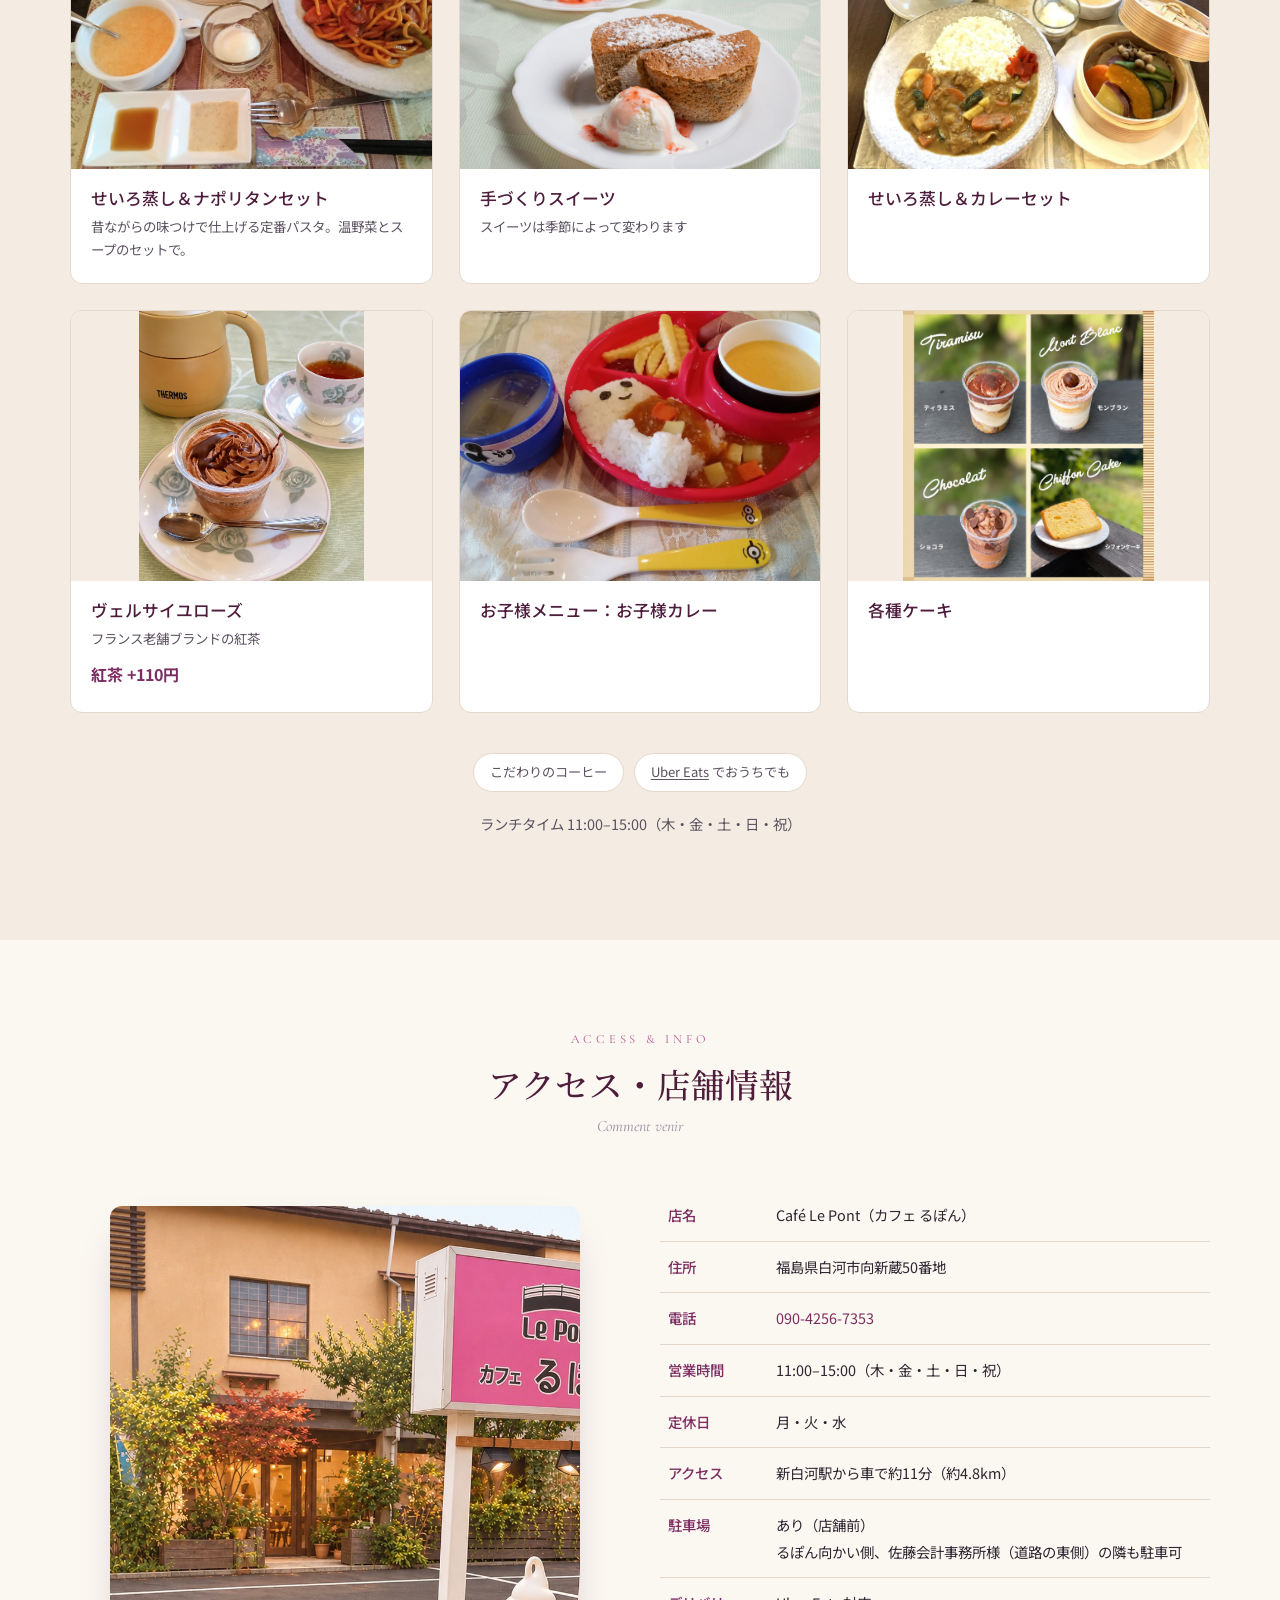
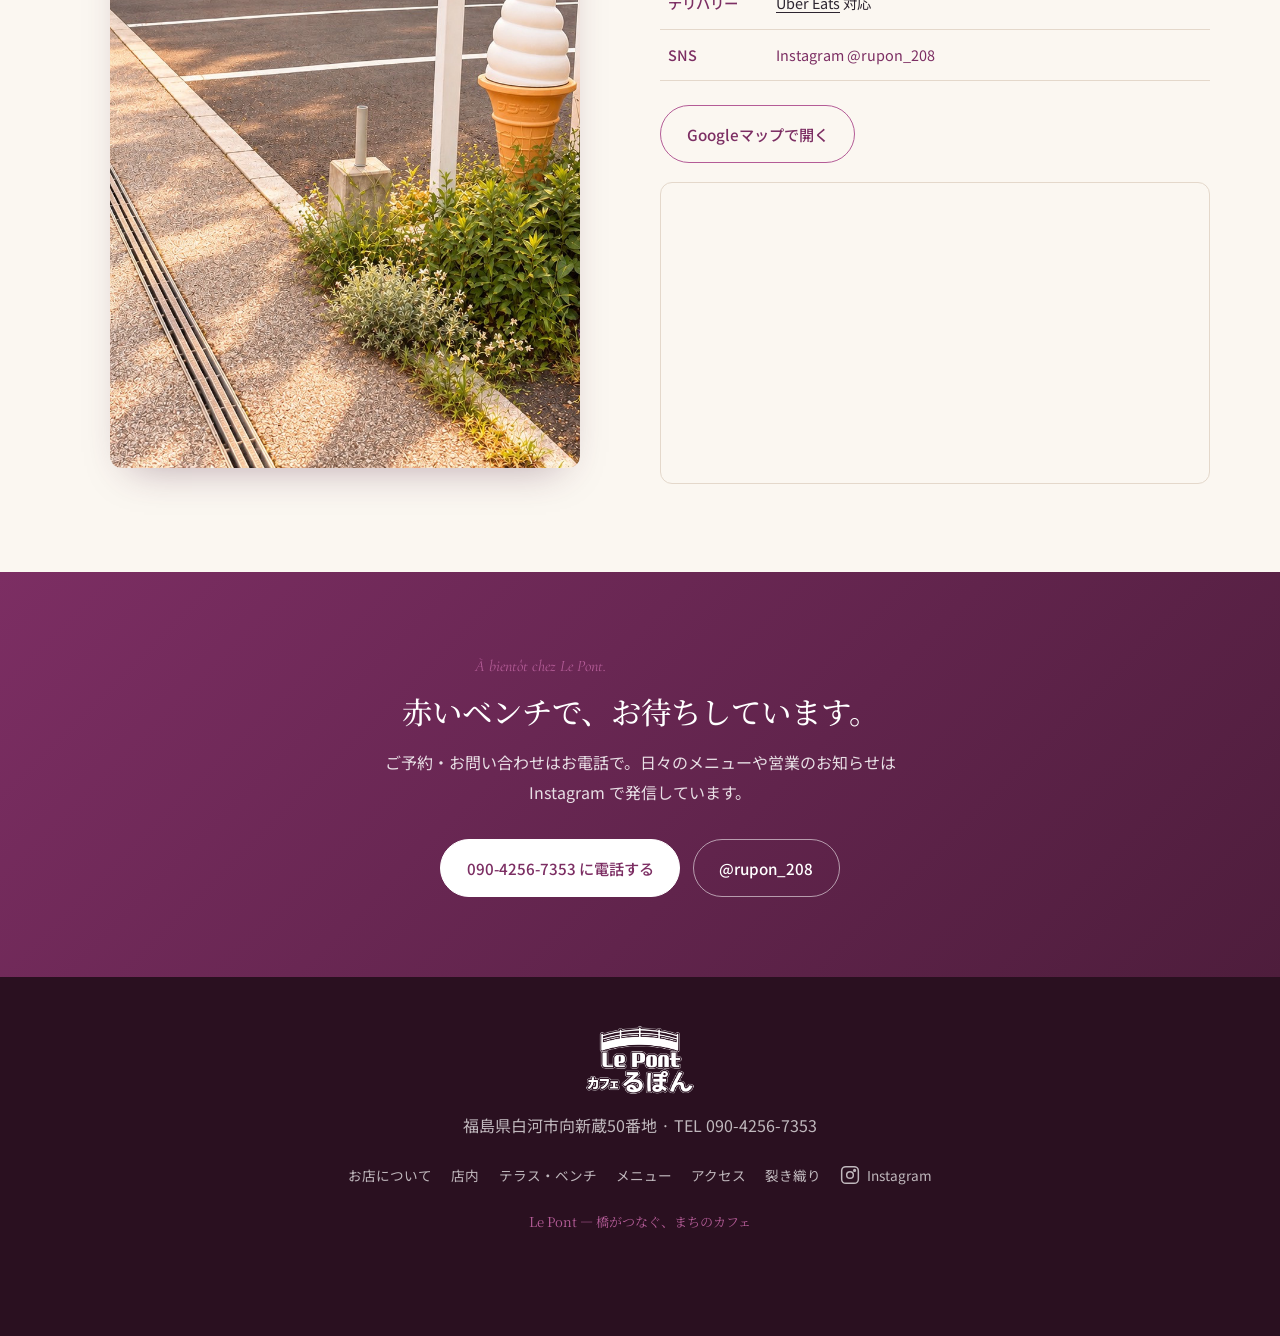
==== commit 76318a70: "駐車場写真とナポリタンセットの名称を更新" ====
--- a/index.html
+++ b/index.html
@@ -326,7 +326,7 @@
         {"@type": "MenuItem", "name": "せいろ蒸し＆ポークハンバーガーセット"},
         {"@type": "MenuItem", "name": "せいろ蒸し＆手こねチキンバーガーセット"},
         {"@type": "MenuItem", "name": "せいろ蒸し＆フレンチトーストセット"},
-        {"@type": "MenuItem", "name": "せいろ蒸しセット＆ナポリタン"},
+        {"@type": "MenuItem", "name": "せいろ蒸し＆ナポリタンセット"},
         {"@type": "MenuItem", "name": "せいろ蒸し＆カレーセット"},
         {"@type": "MenuItem", "name": "お子様カレー"},
         {"@type": "MenuItem", "name": "手づくりスイーツ・各種ケーキ"},
@@ -530,7 +530,7 @@
         </li>
         <li>
           <figure><img src="assets/photos/food/image.jpg" alt="ナポリタンとせいろ蒸しの温野菜、温泉卵、スープのセット" width="3264" height="2448" loading="lazy"></figure>
-          <div class="body"><h3>せいろ蒸しセット＆ナポリタン</h3><p>昔ながらの味つけで仕上げる定番パスタ。温野菜とスープのセットで。</p></div>
+          <div class="body"><h3>せいろ蒸し＆ナポリタンセット</h3><p>昔ながらの味つけで仕上げる定番パスタ。温野菜とスープのセットで。</p></div>
         </li>
         <li>
           <figure><img src="assets/photos/food/food-05.jpg" alt="粉糖をふったガトーショコラとシフォンケーキにアイスを添えたスイーツ" width="892" height="669" loading="lazy"></figure>
@@ -577,7 +577,7 @@
       </header>
       <div class="access-grid">
         <figure class="access-photo">
-          <img src="assets/img/store/store-exterior-2.jpg" alt="カフェ るぽんの外観。グレーの建物とウッド格子、専用駐車場" width="1477" height="1108" loading="lazy">
+          <img src="assets/img/store/store-parking-20261016.jpg" alt="カフェ るぽんの看板と店舗前の駐車場" width="1086" height="1448" loading="lazy">
         </figure>
         <div>
           <table class="info-table">
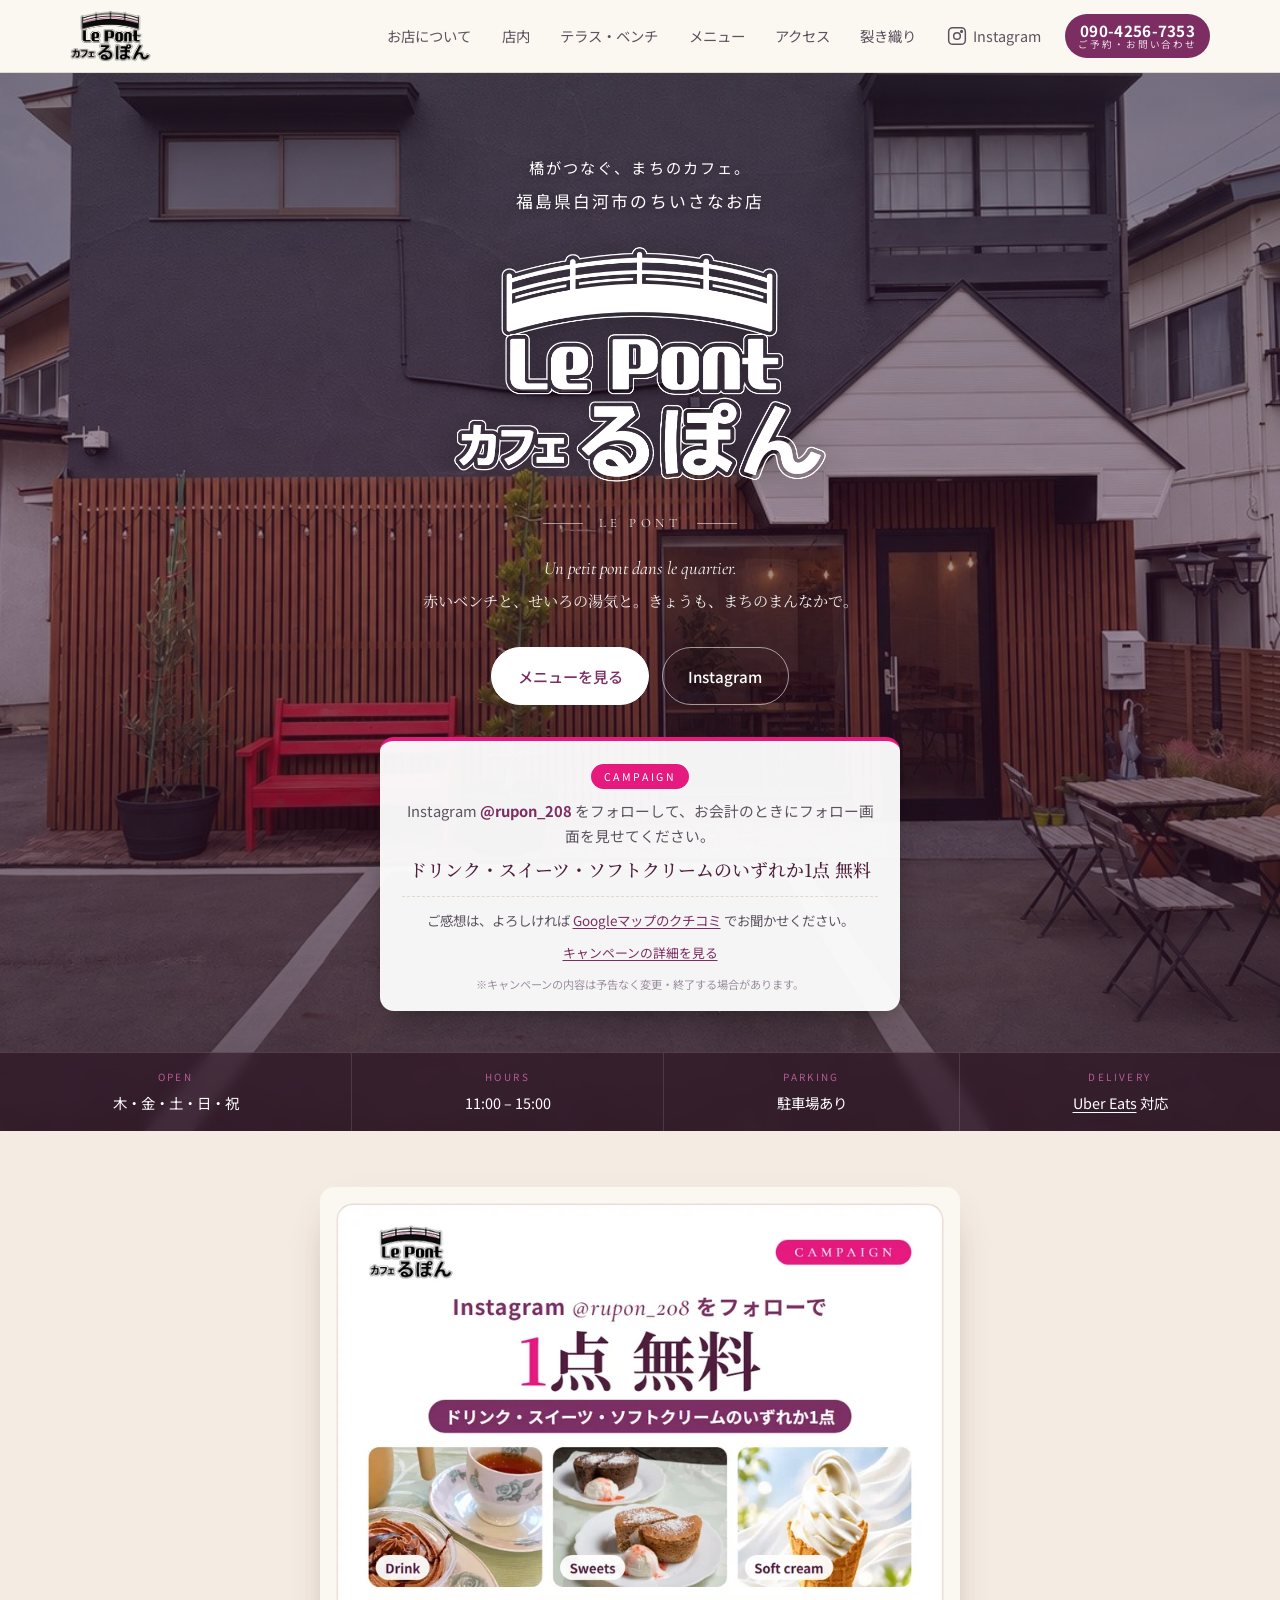
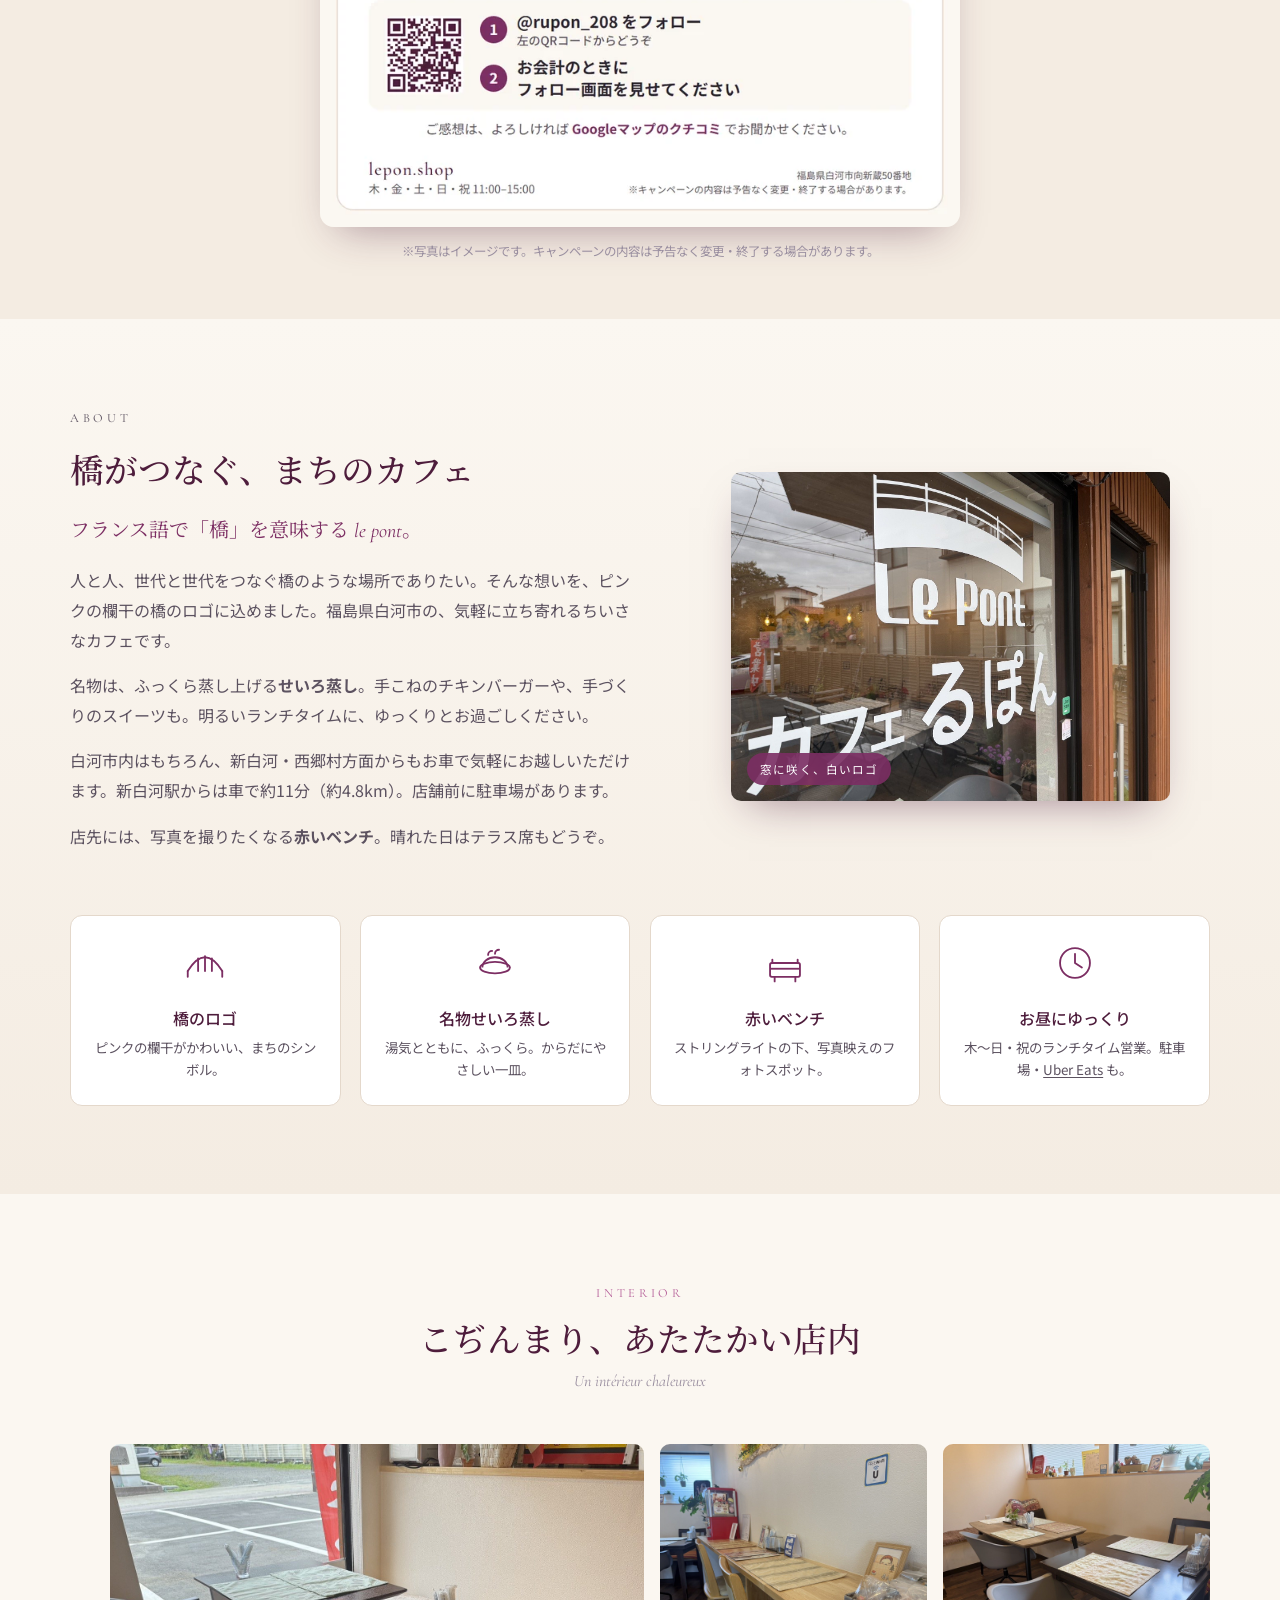
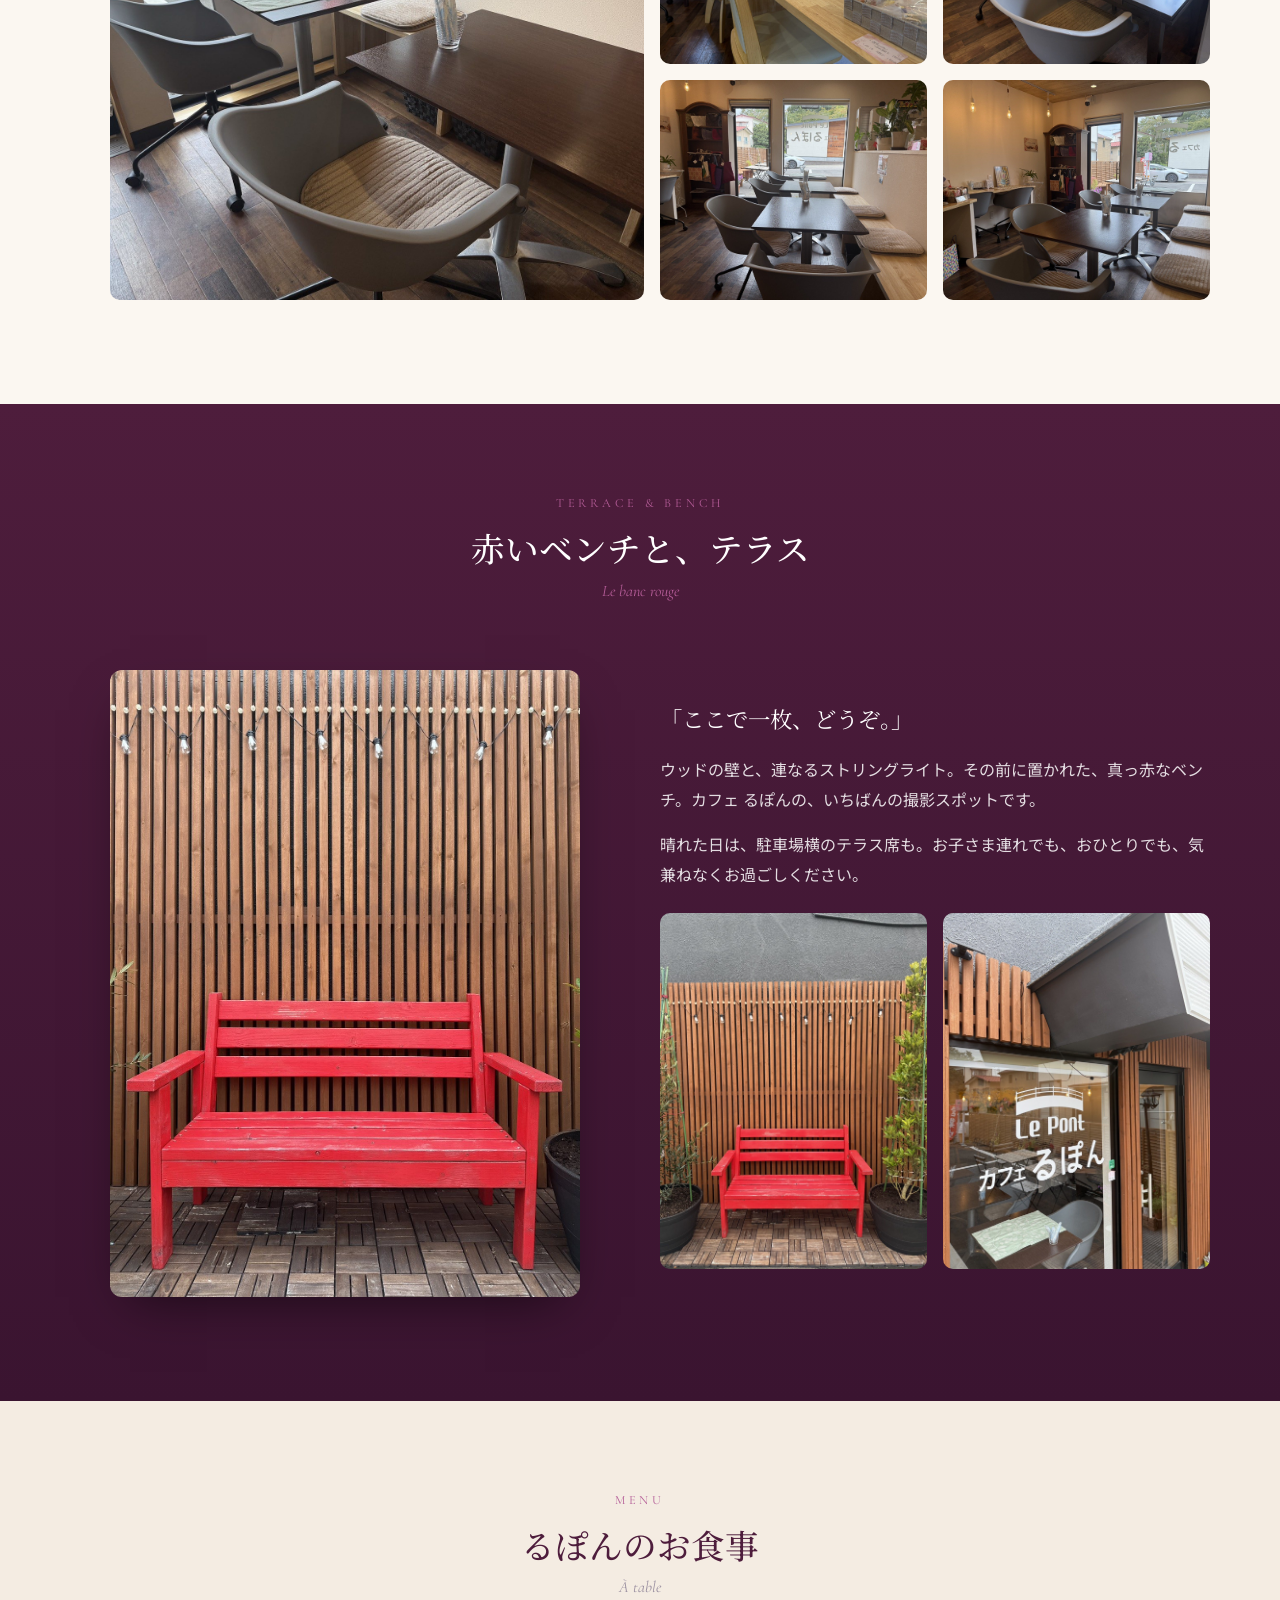
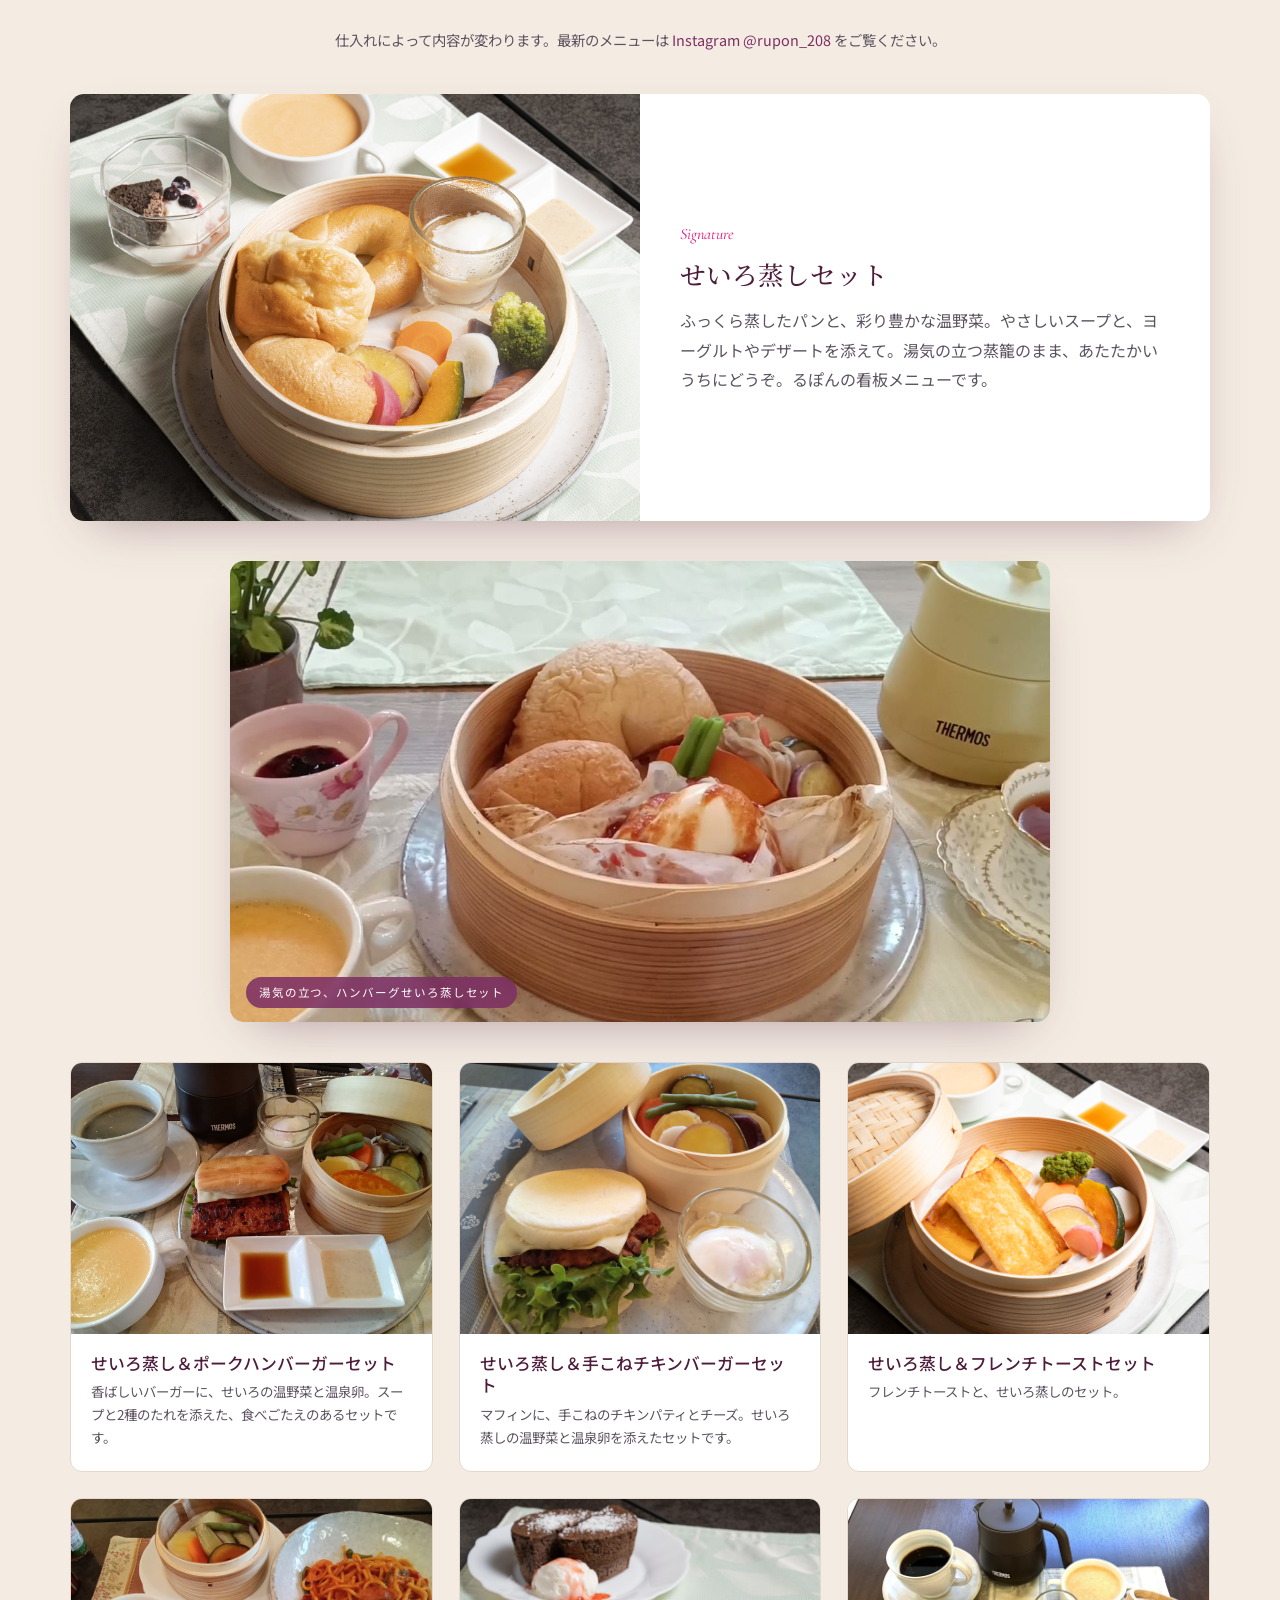
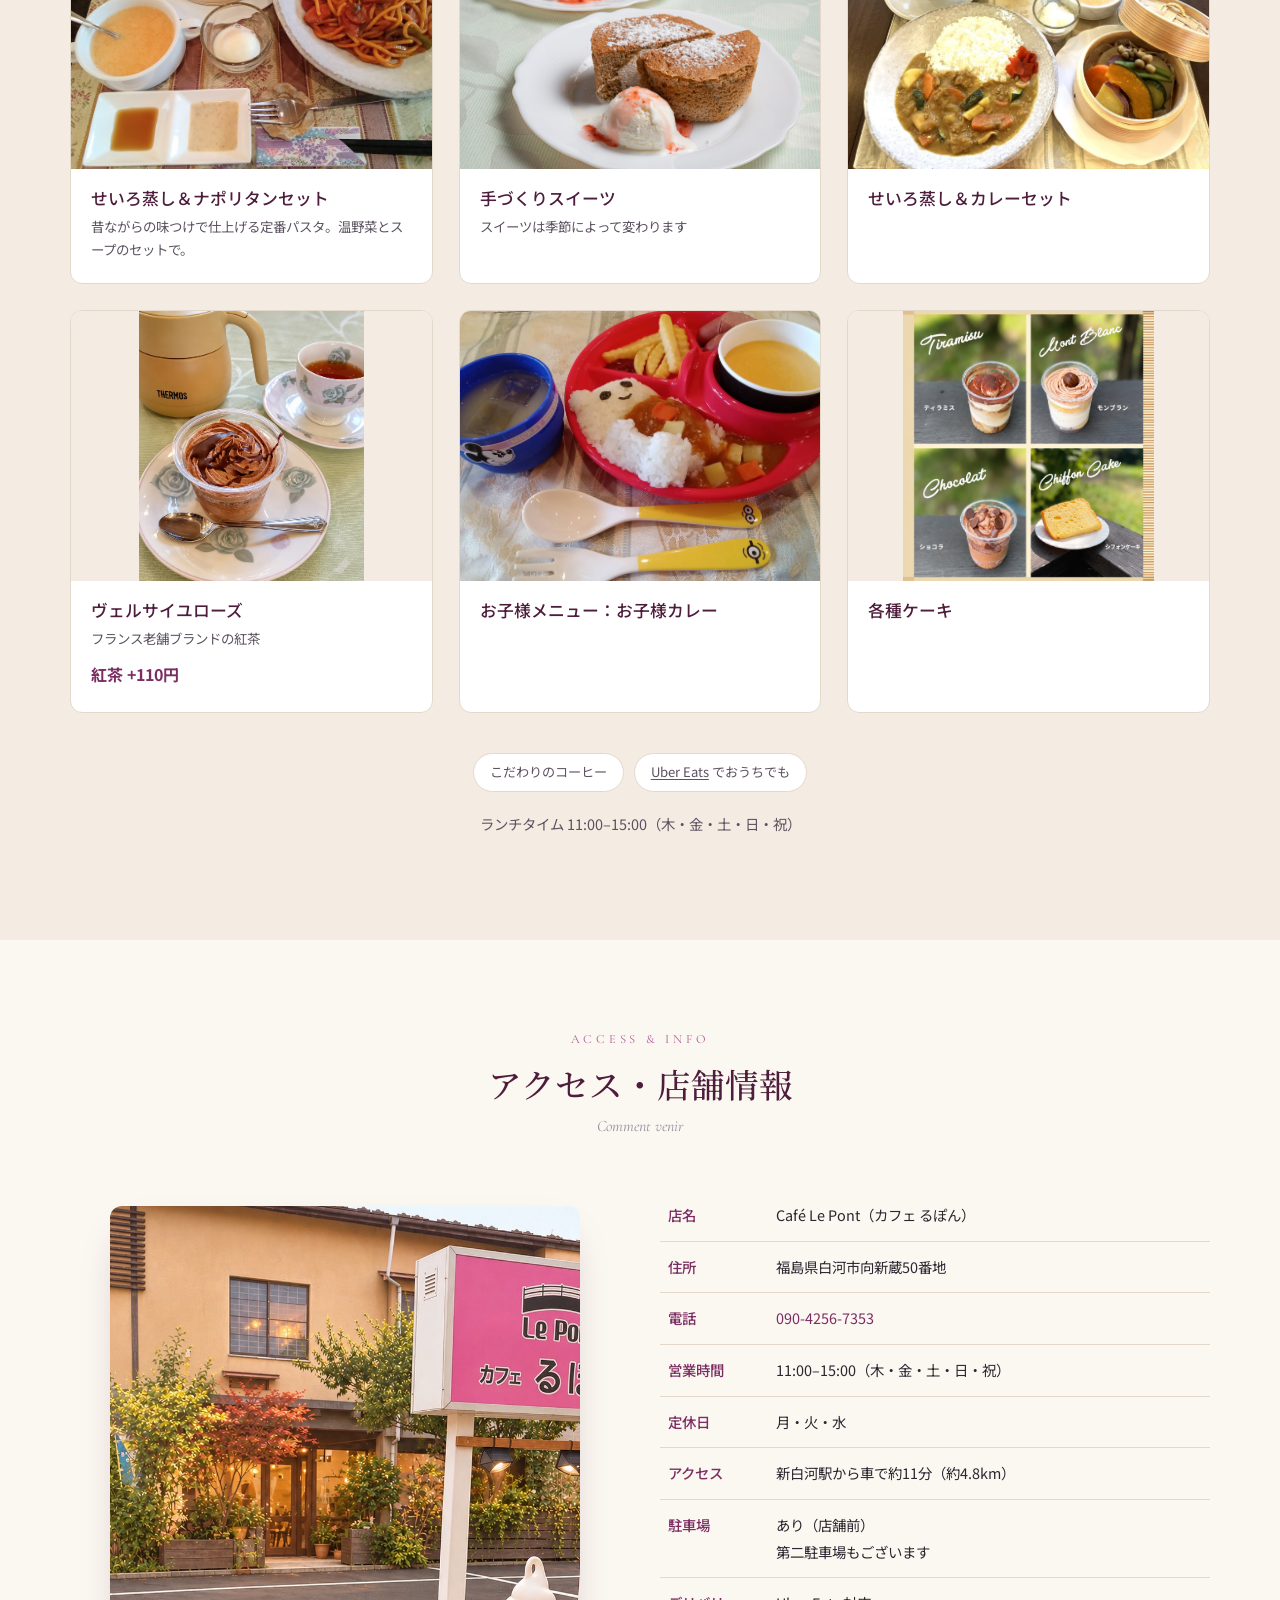
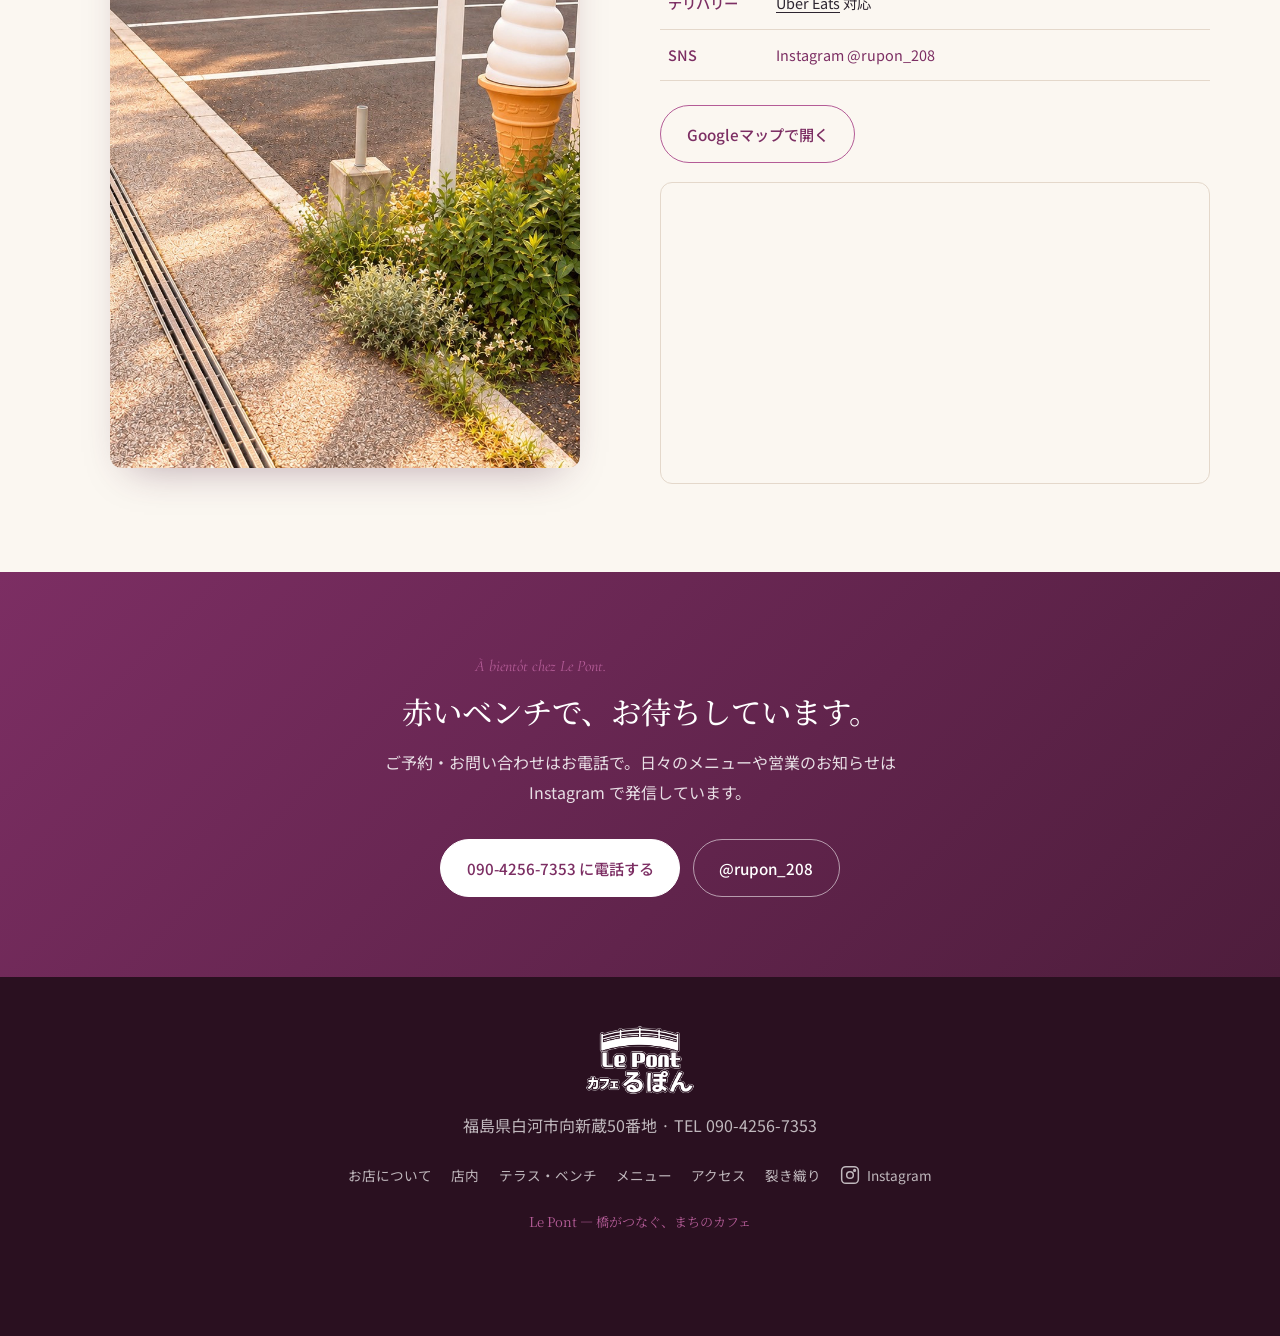
==== commit b6307e2d: "駐車場案内を指定の2行に更新" ====
--- a/index.html
+++ b/index.html
@@ -588,7 +588,7 @@
               <tr><th>営業時間</th><td>11:00–15:00（木・金・土・日・祝）</td></tr>
               <tr><th>定休日</th><td>月・火・水</td></tr>
               <tr><th>アクセス</th><td>新白河駅から車で約11分（約4.8km）</td></tr>
-              <tr><th>駐車場</th><td>あり（店舗前）<br>るぽん向かい側、佐藤会計事務所様（道路の東側）の隣も駐車可</td></tr>
+              <tr><th>駐車場</th><td>あり（店舗前）<br>第二駐車場もございます</td></tr>
               <tr><th>デリバリー</th><td><a class="uber-link" href="https://www.ubereats.com/jp/store/%E3%82%AB%E3%83%95%E3%82%A7%E3%82%8B%E3%81%BB%E3%82%93/h5oHDyTFX6-hM830LQradA?srsltid=AU7gw4WjFhVm8lzcCSdccPoFkjZ5MI-fsxpGR_SJoHnNoVECKi08KiCx" target="_blank" rel="noopener">Uber Eats</a> 対応</td></tr>
               <tr><th>SNS</th><td><a href="https://www.instagram.com/rupon_208/" target="_blank" rel="noopener">Instagram @rupon_208</a></td></tr>
             </tbody>
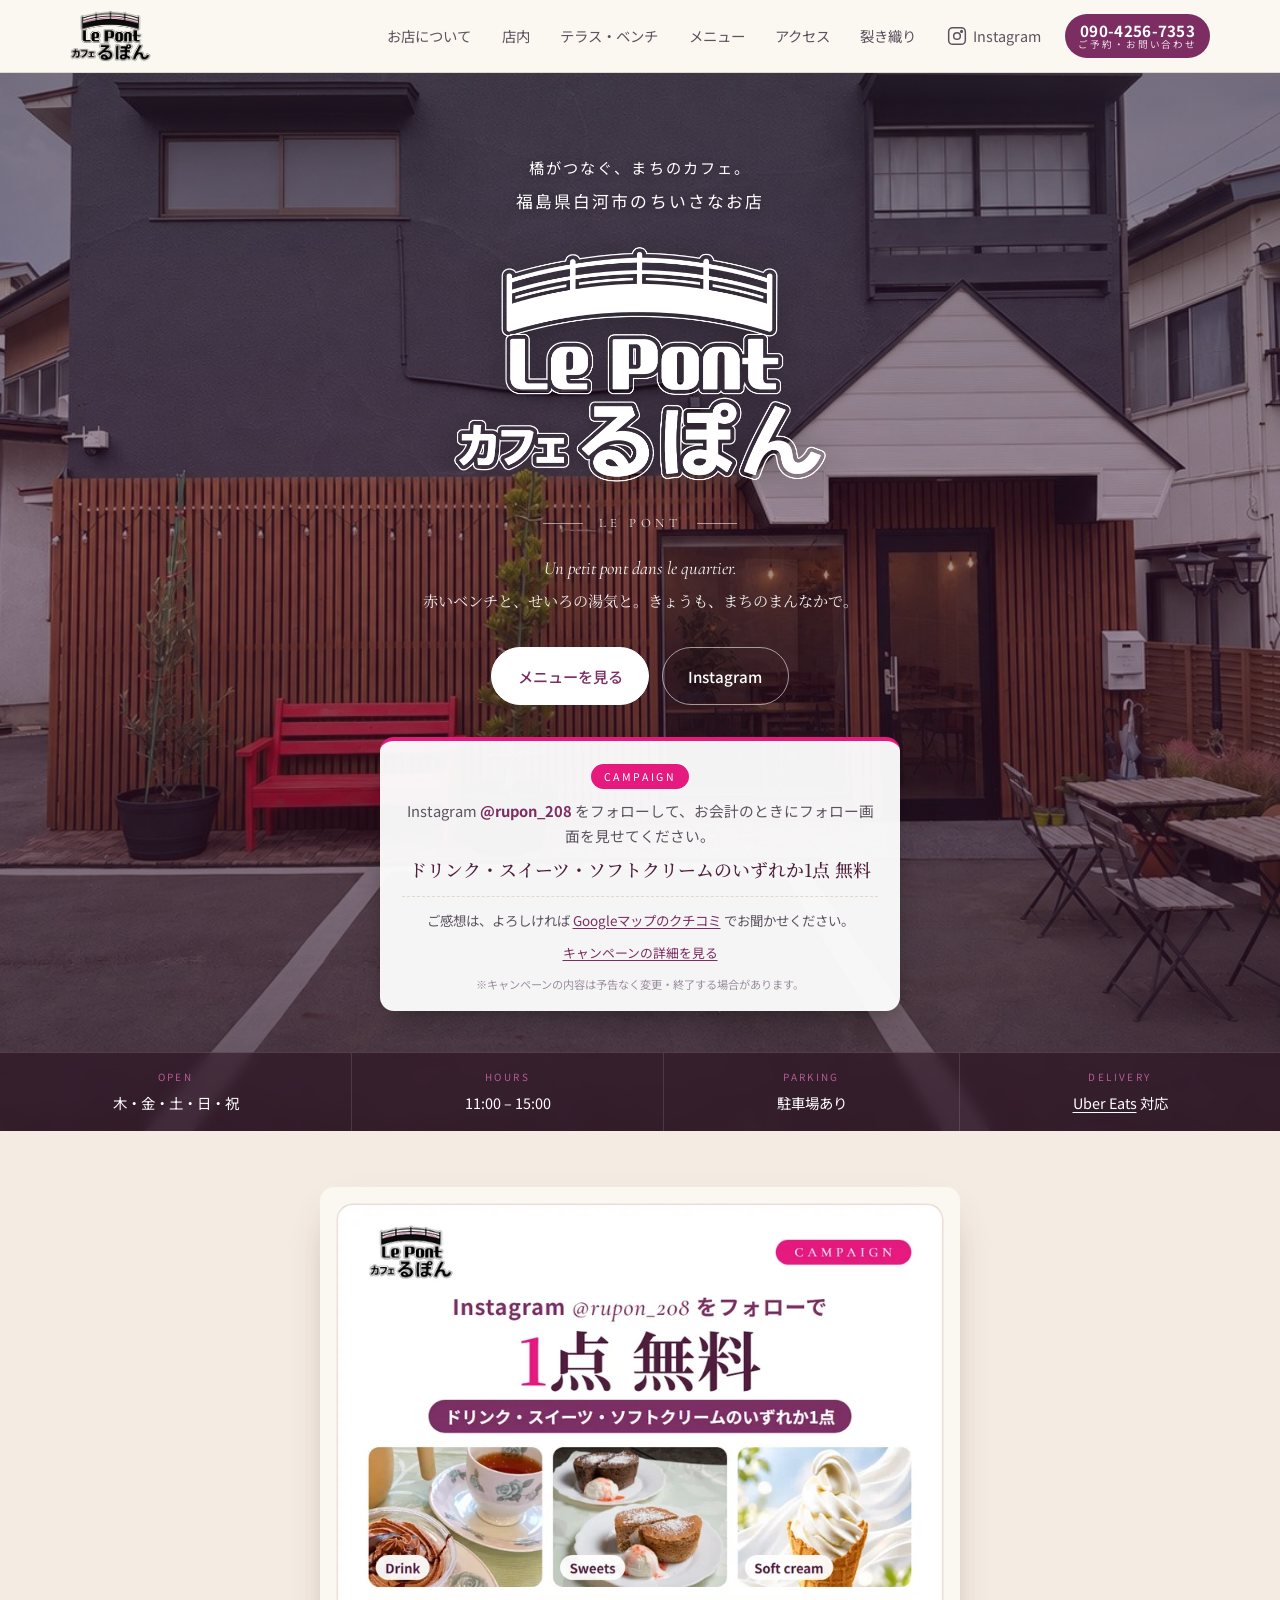
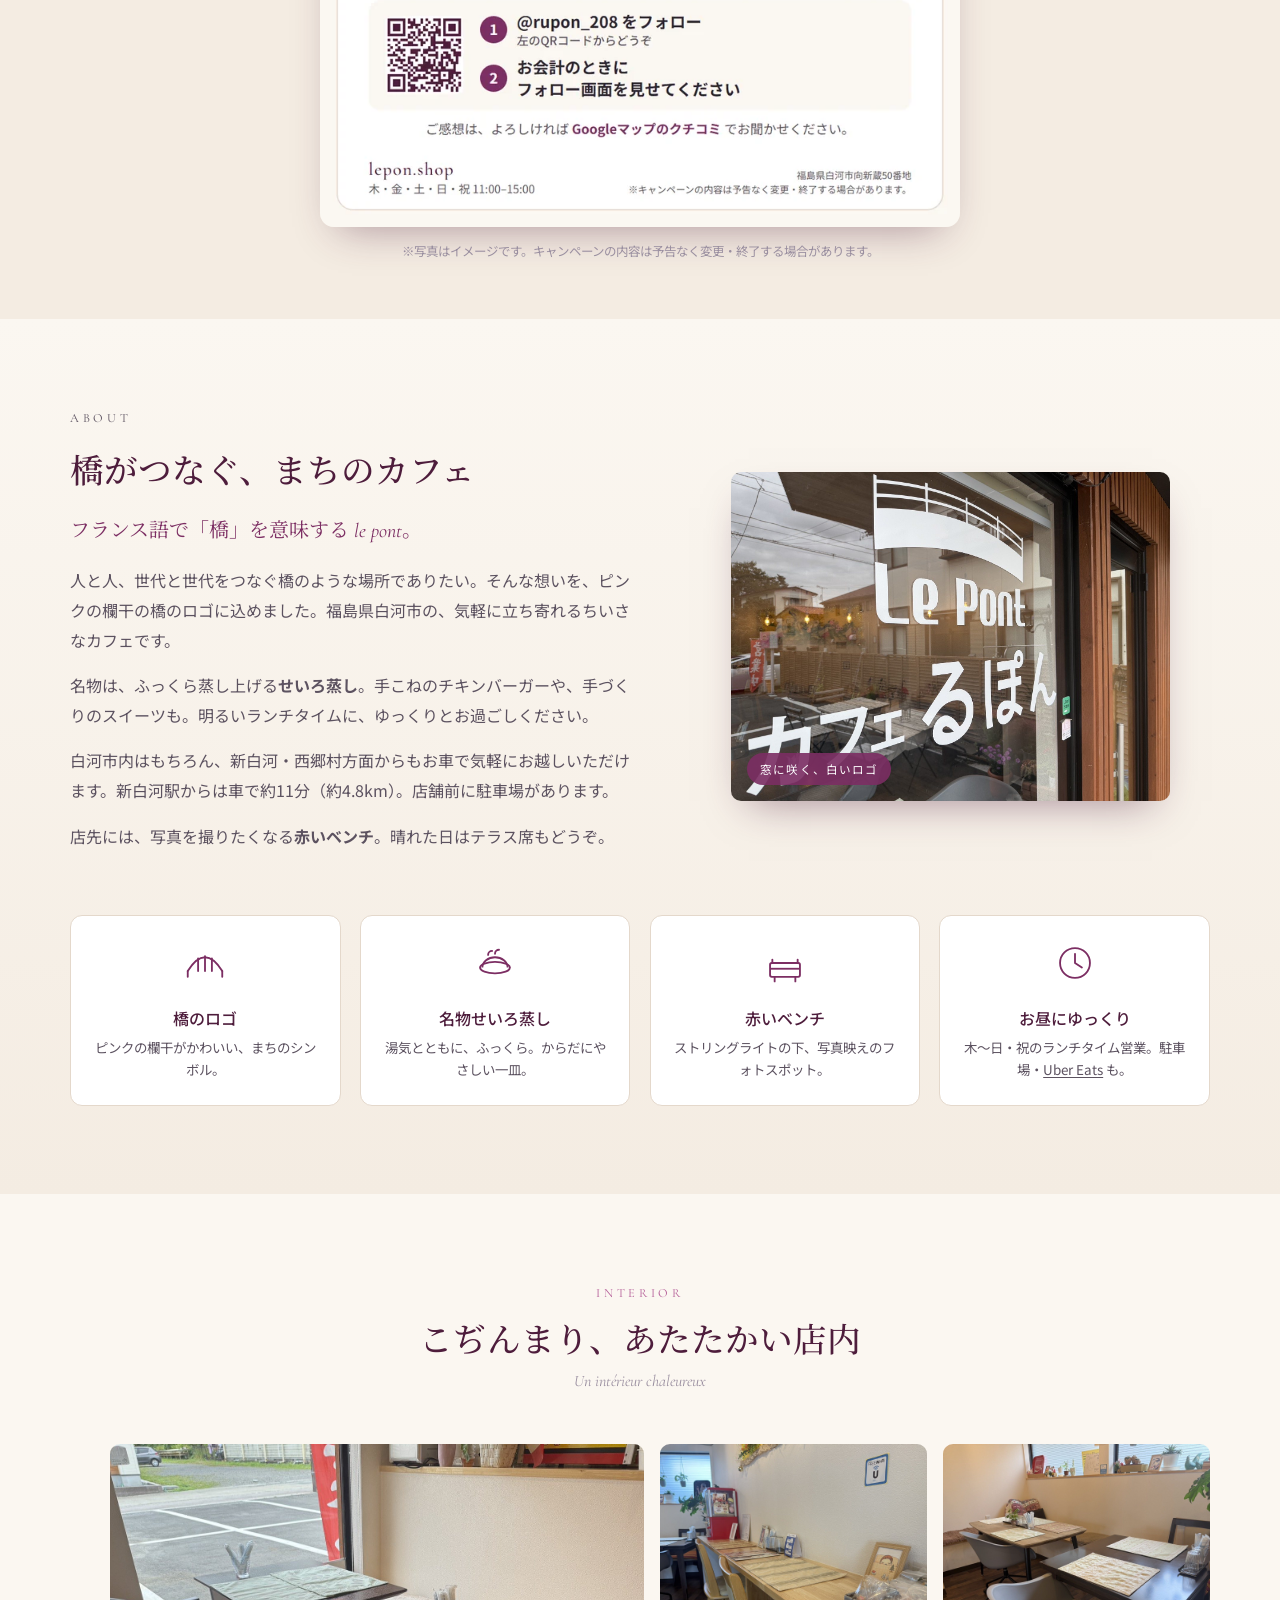
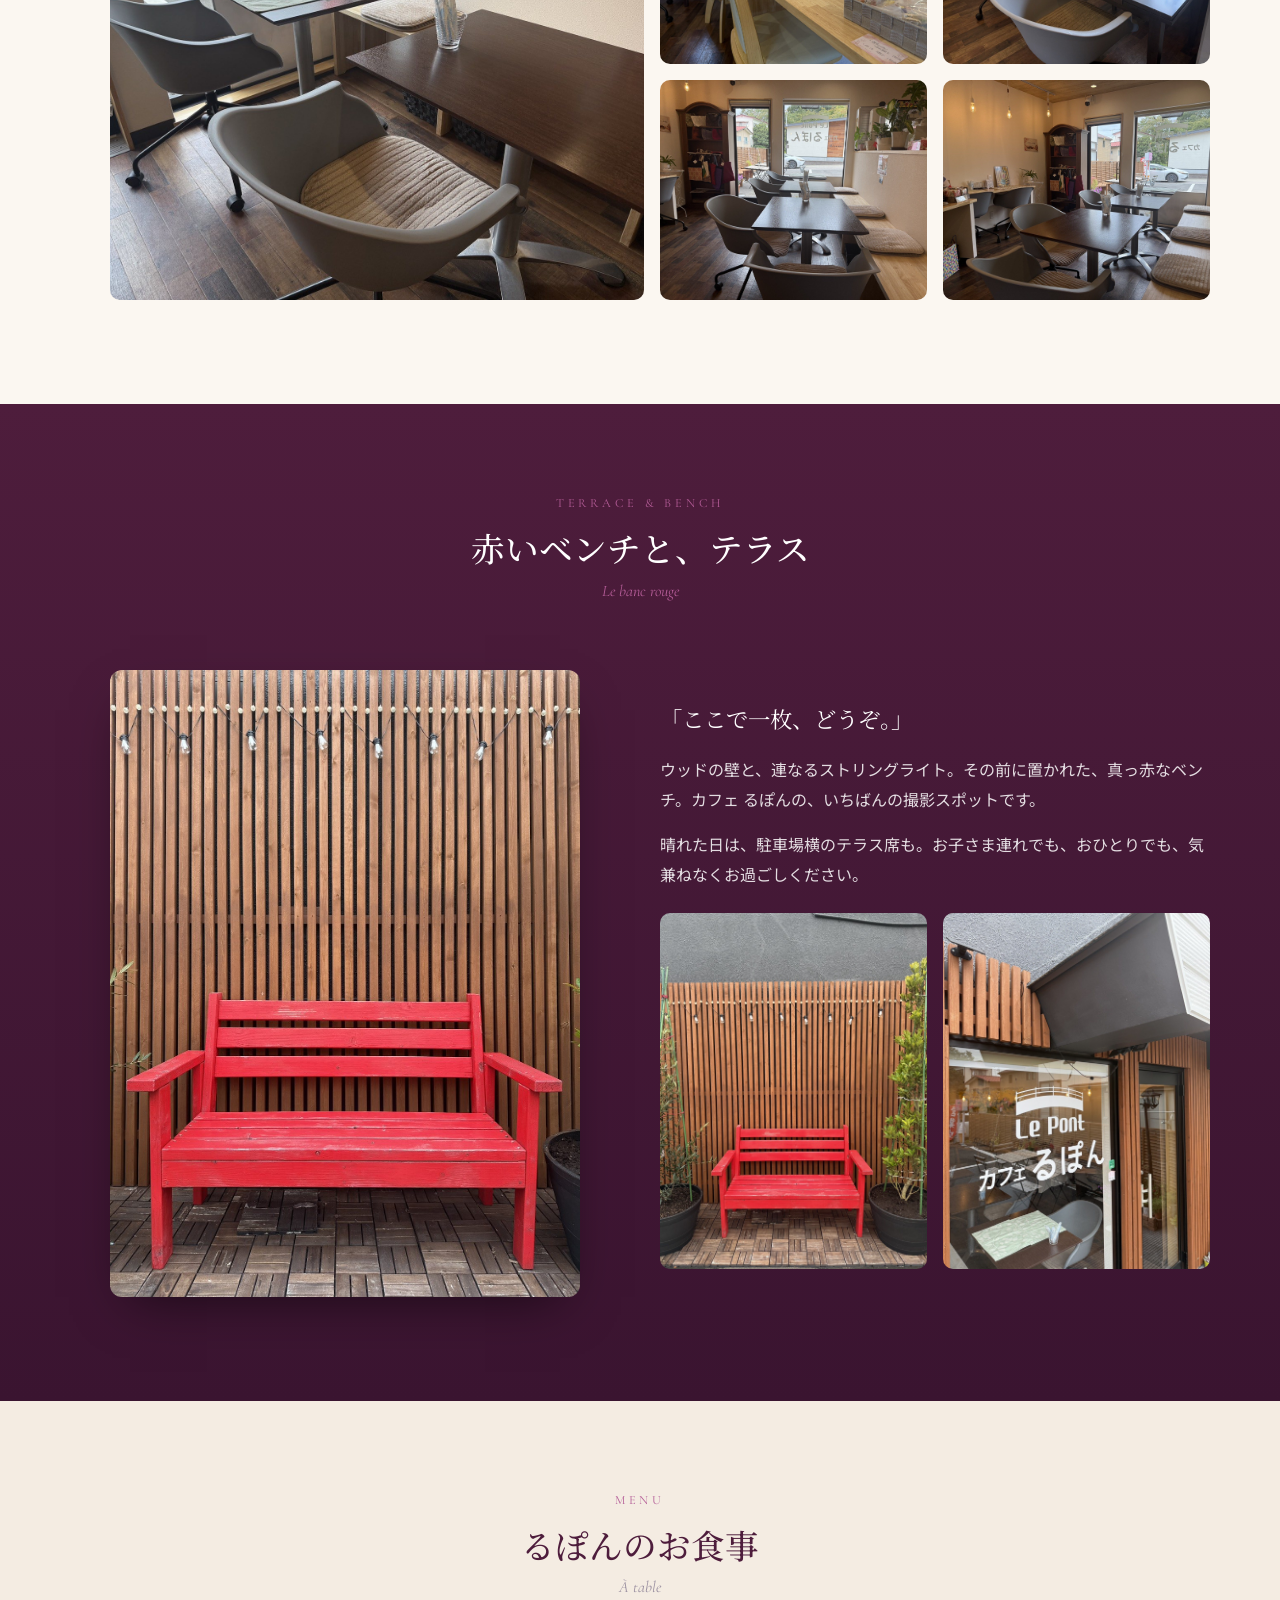
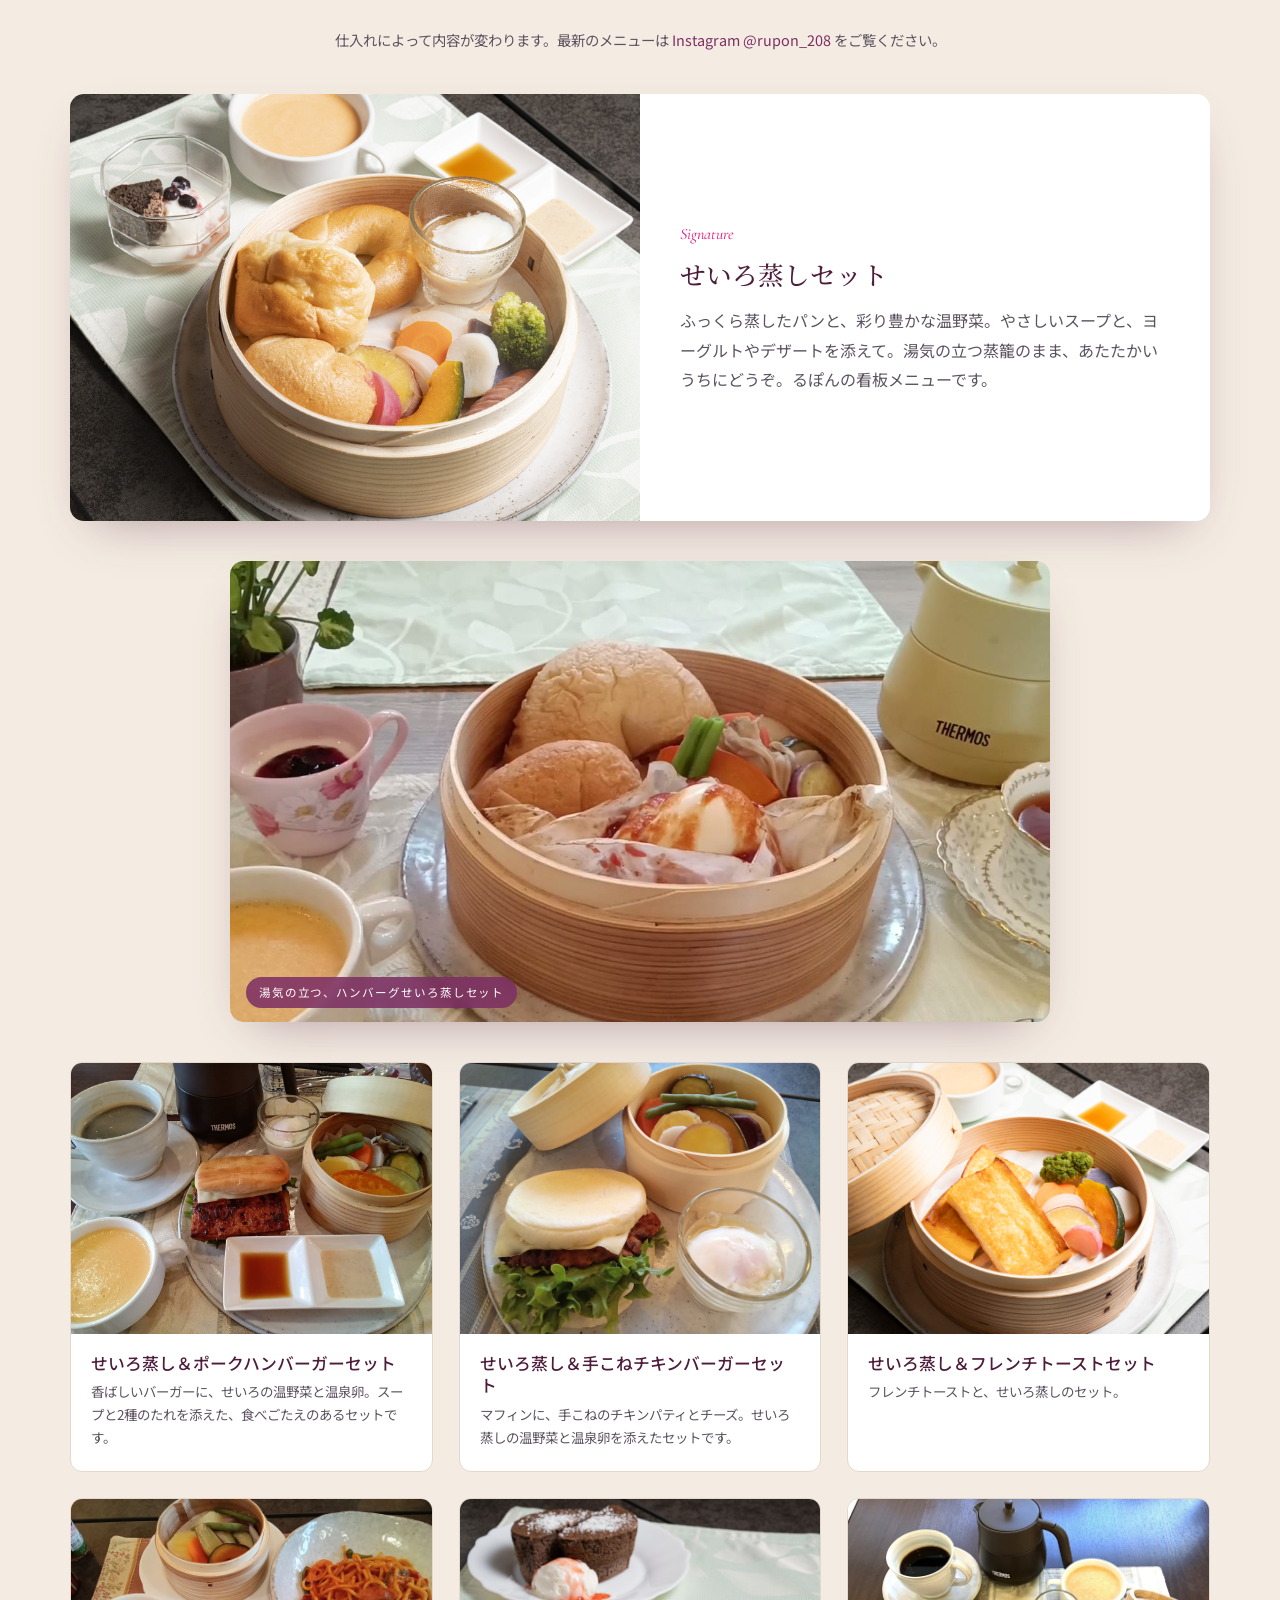
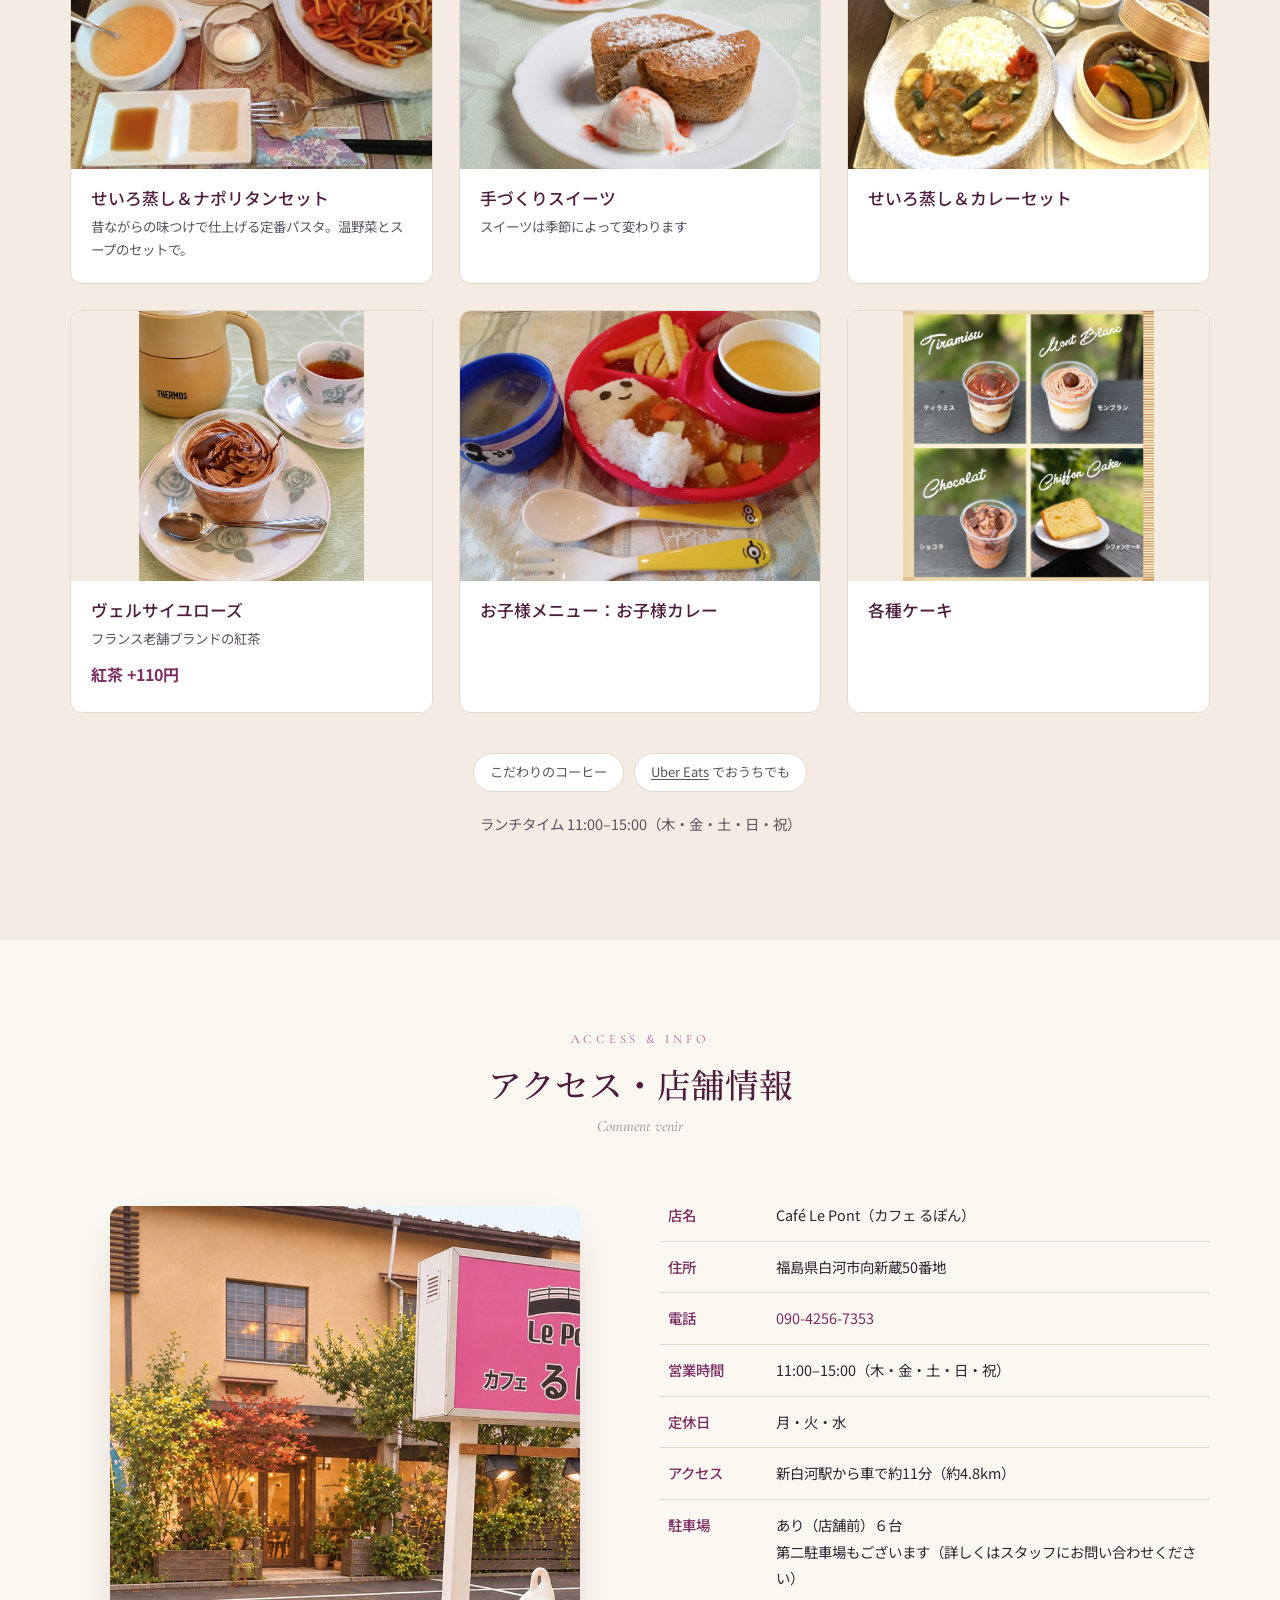
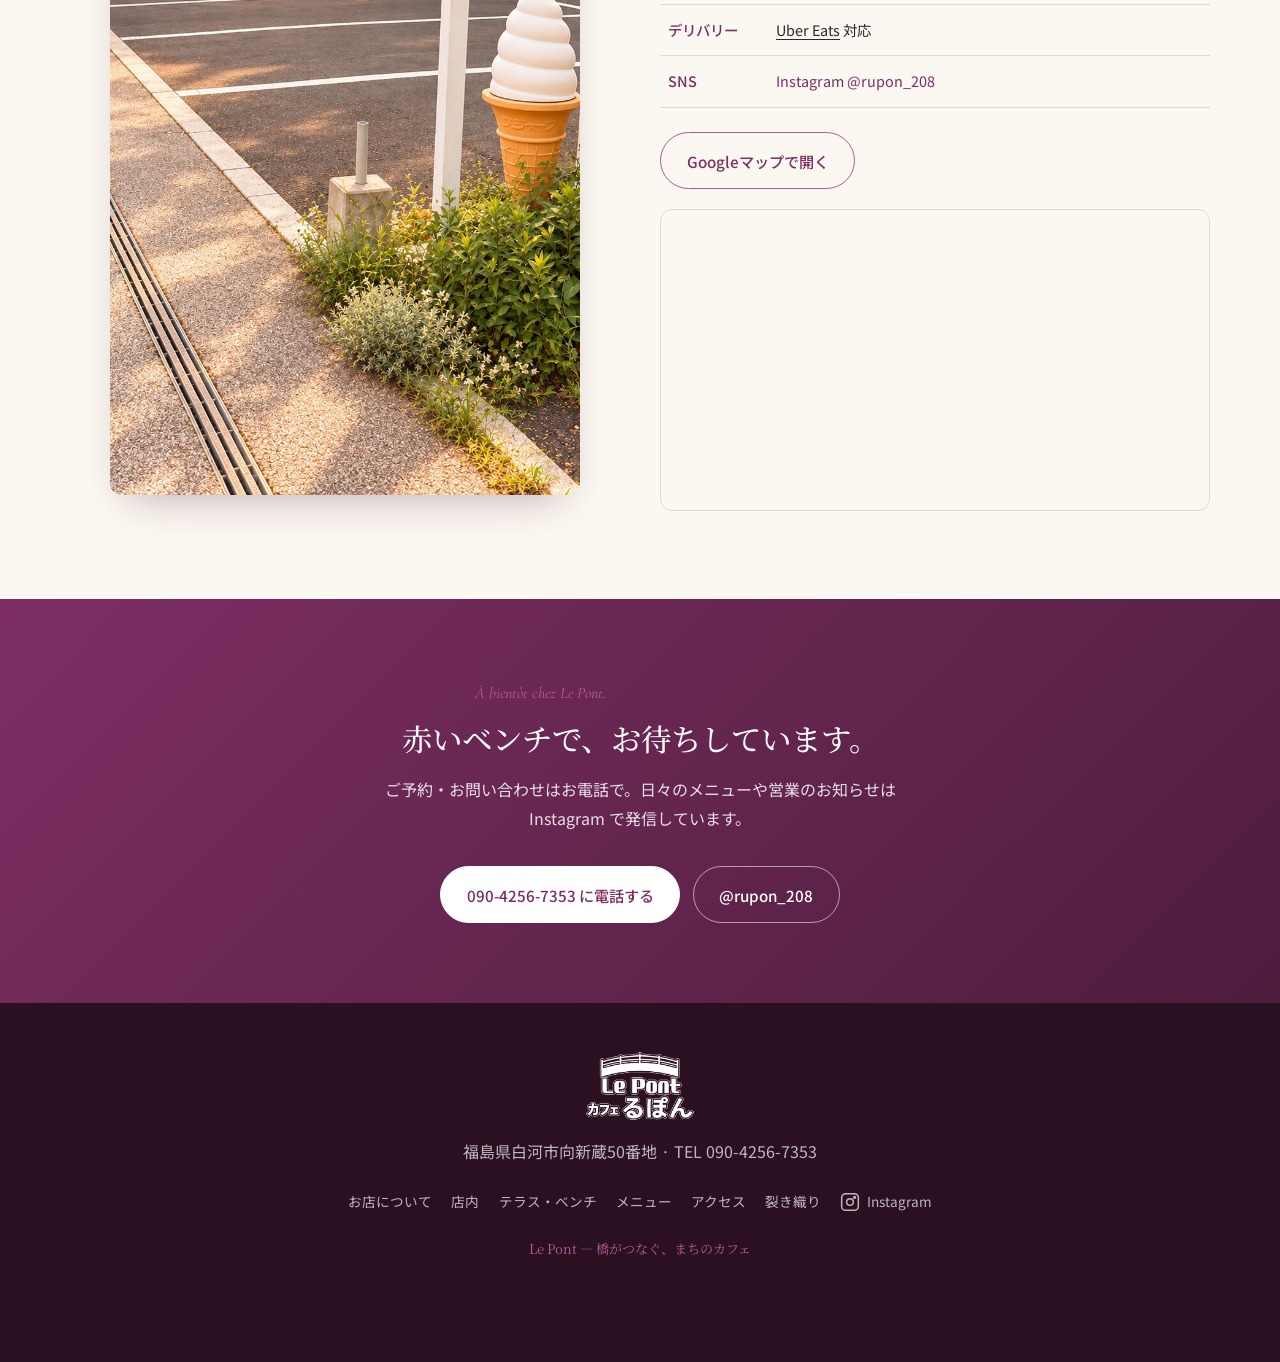
==== commit ce5e5ddc: "駐車台数と第二駐車場の問い合わせ案内を更新" ====
--- a/index.html
+++ b/index.html
@@ -588,7 +588,7 @@
               <tr><th>営業時間</th><td>11:00–15:00（木・金・土・日・祝）</td></tr>
               <tr><th>定休日</th><td>月・火・水</td></tr>
               <tr><th>アクセス</th><td>新白河駅から車で約11分（約4.8km）</td></tr>
-              <tr><th>駐車場</th><td>あり（店舗前）<br>第二駐車場もございます</td></tr>
+              <tr><th>駐車場</th><td>あり（店舗前）６台<br>第二駐車場もございます（詳しくはスタッフにお問い合わせください）</td></tr>
               <tr><th>デリバリー</th><td><a class="uber-link" href="https://www.ubereats.com/jp/store/%E3%82%AB%E3%83%95%E3%82%A7%E3%82%8B%E3%81%BB%E3%82%93/h5oHDyTFX6-hM830LQradA?srsltid=AU7gw4WjFhVm8lzcCSdccPoFkjZ5MI-fsxpGR_SJoHnNoVECKi08KiCx" target="_blank" rel="noopener">Uber Eats</a> 対応</td></tr>
               <tr><th>SNS</th><td><a href="https://www.instagram.com/rupon_208/" target="_blank" rel="noopener">Instagram @rupon_208</a></td></tr>
             </tbody>
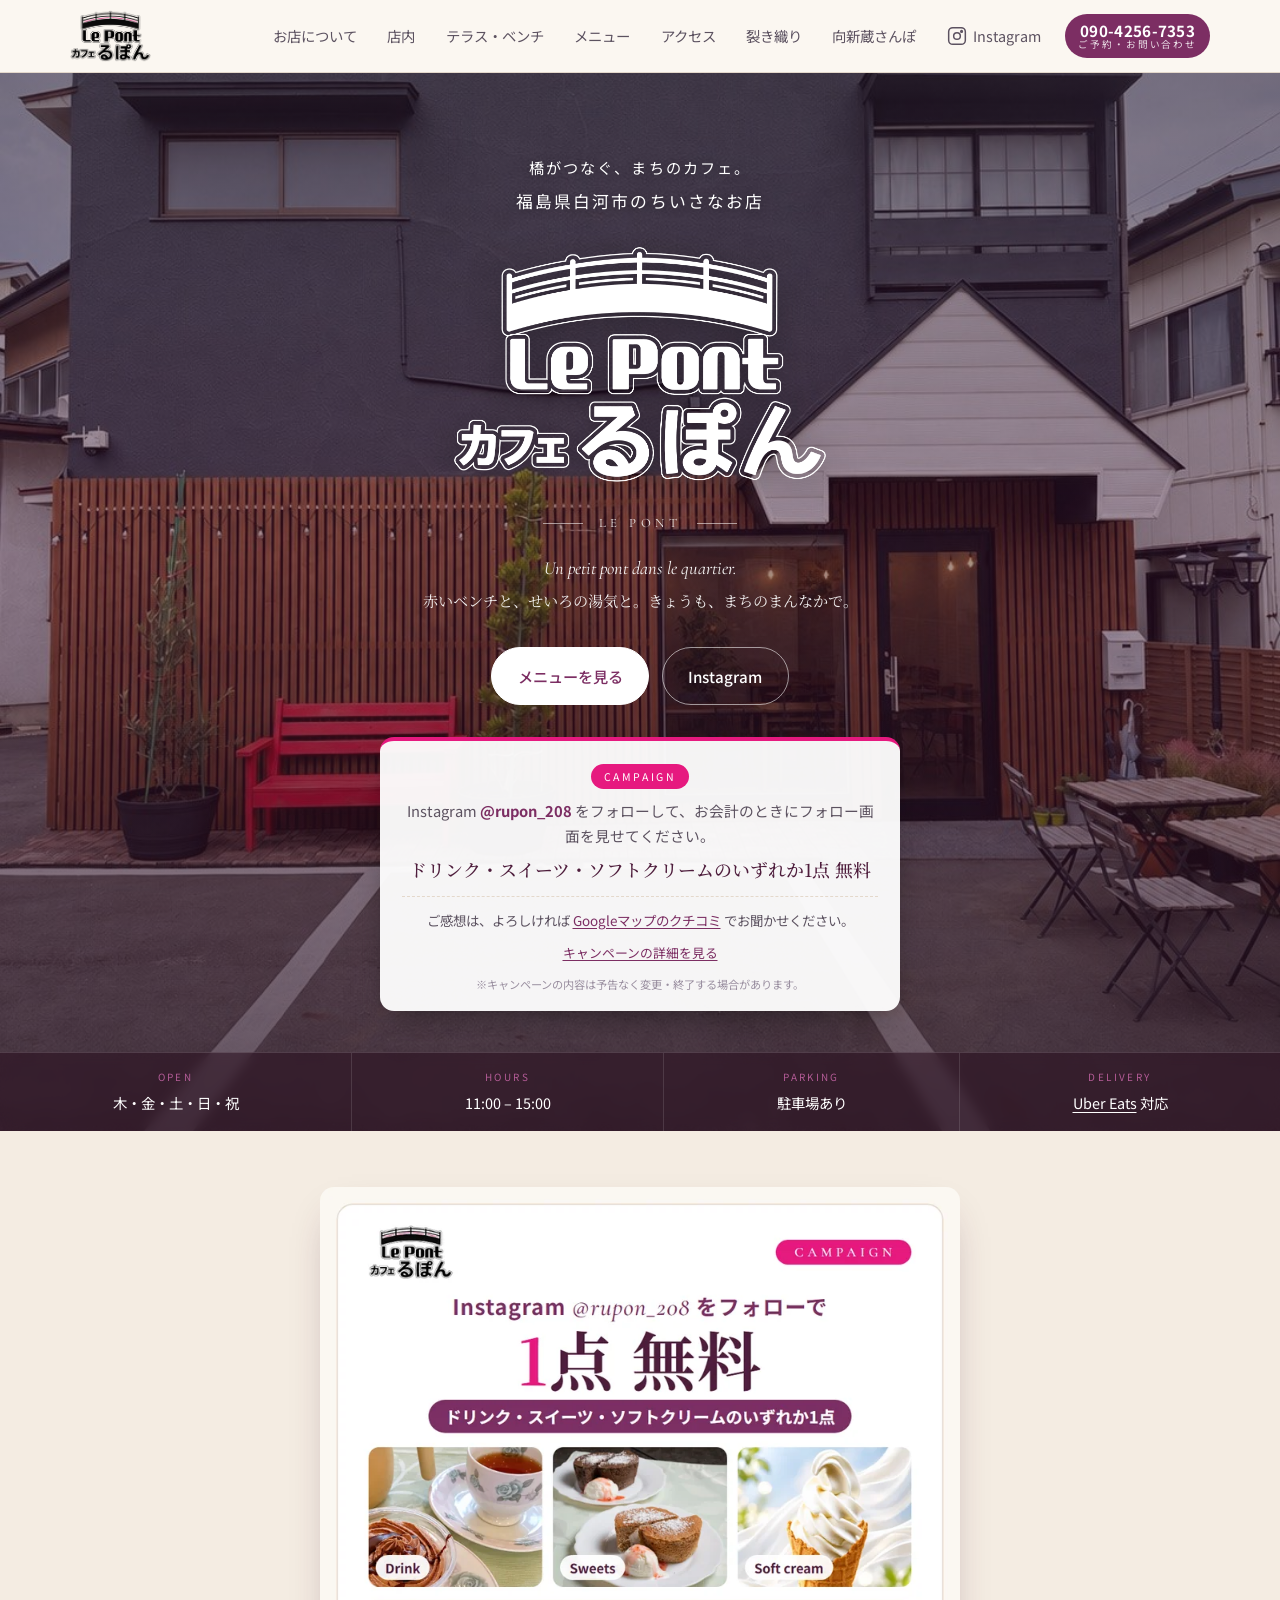
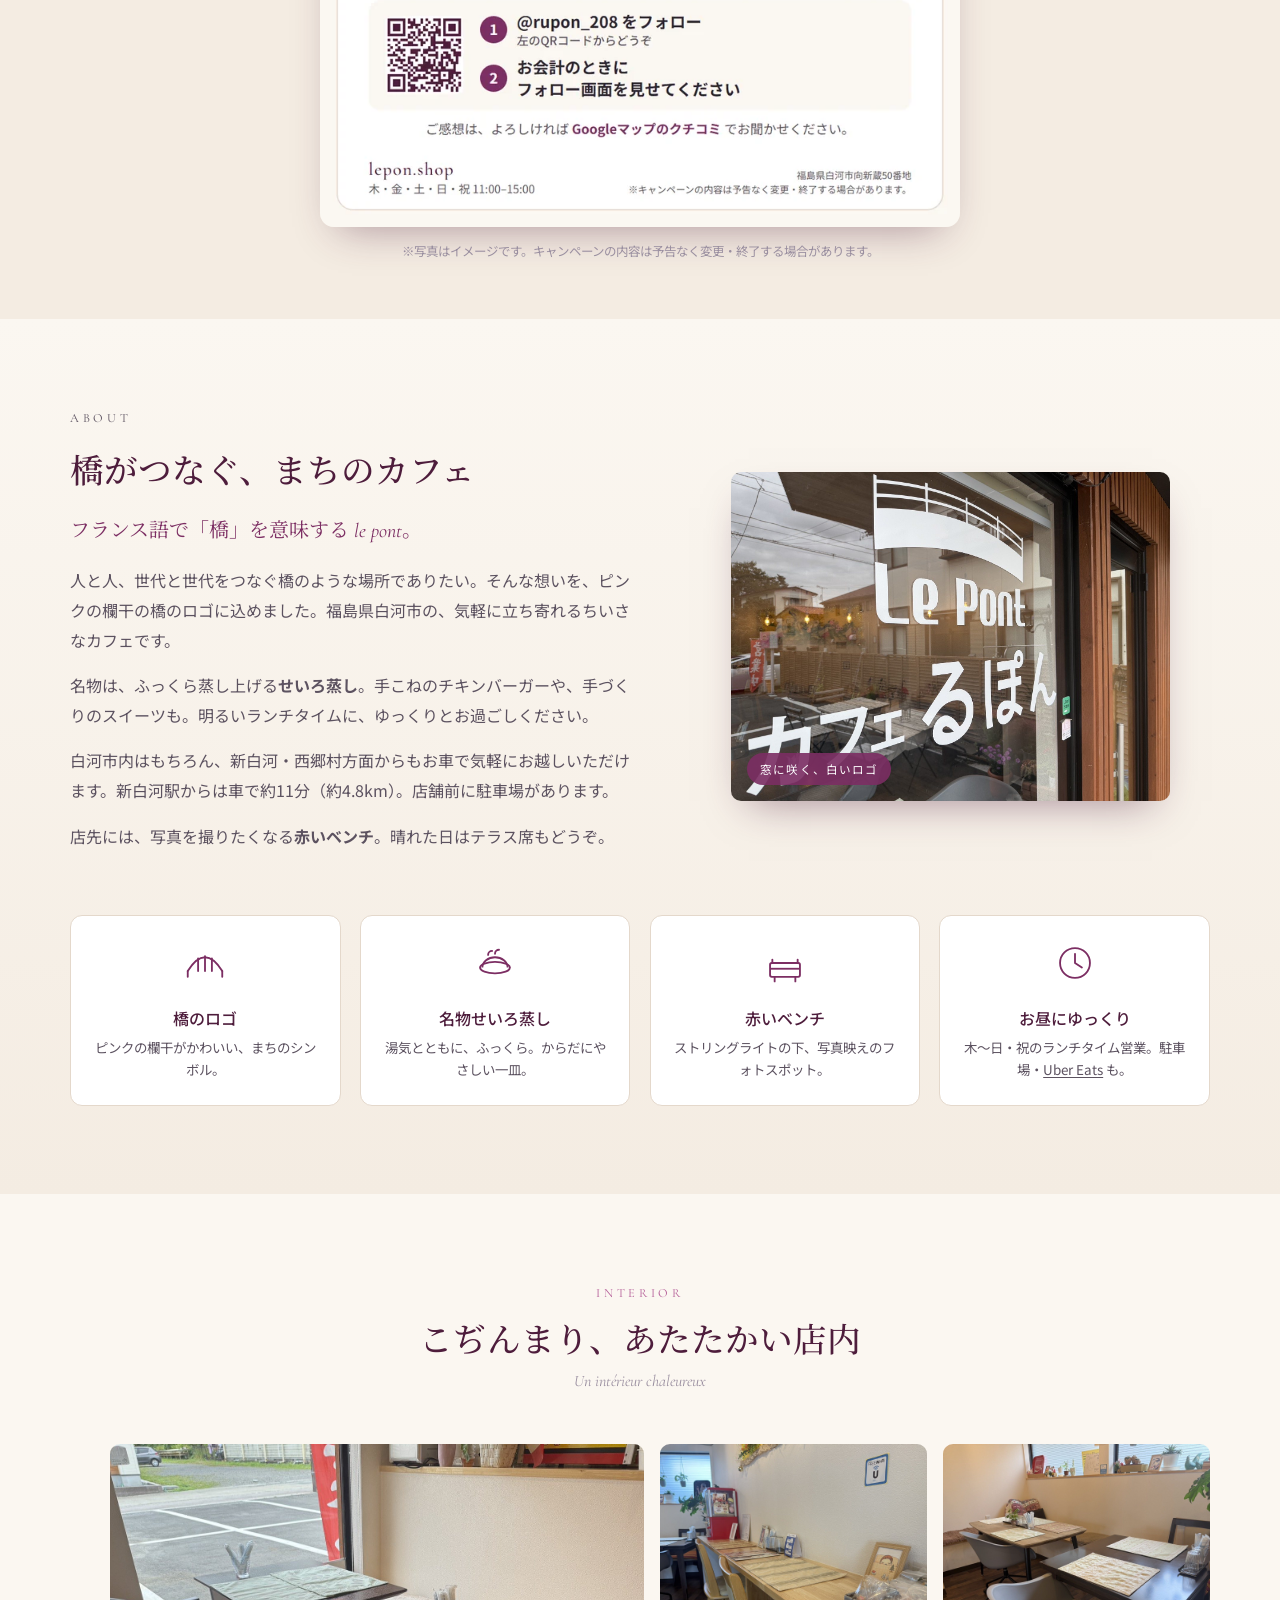
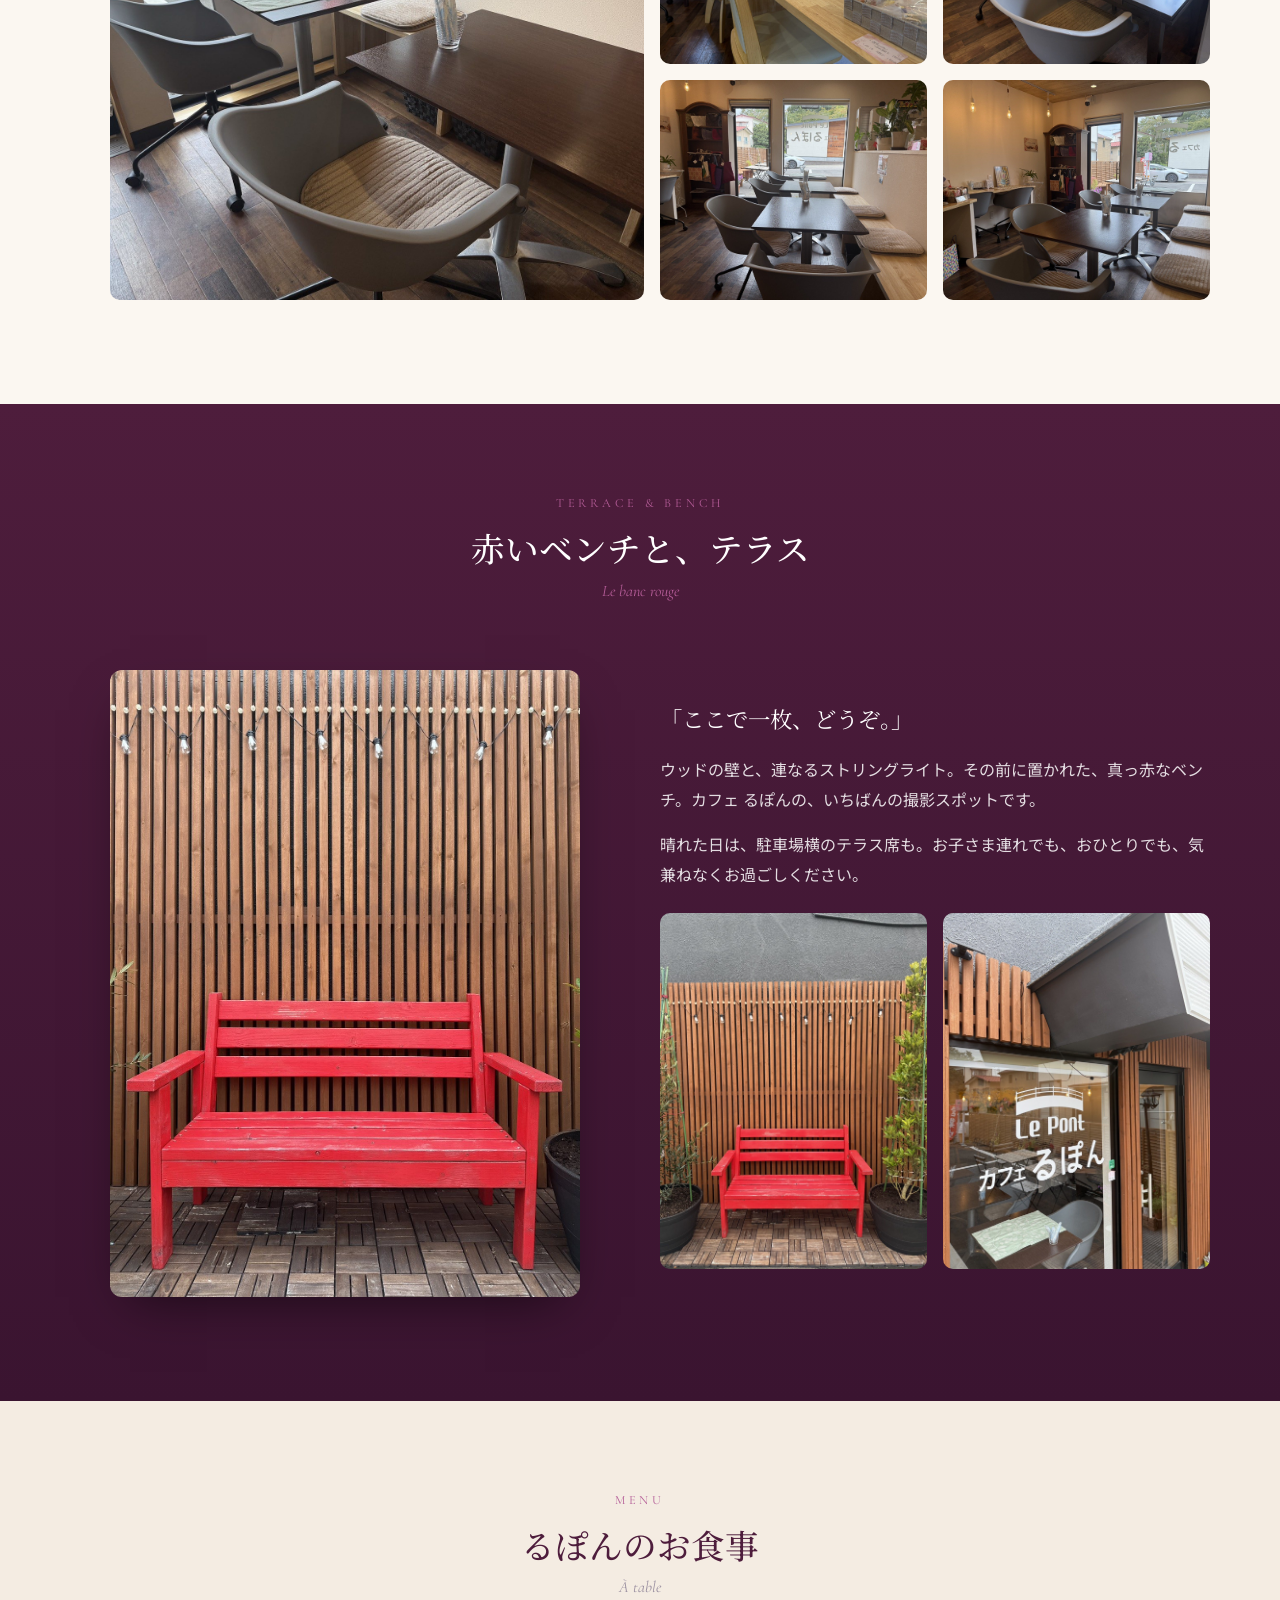
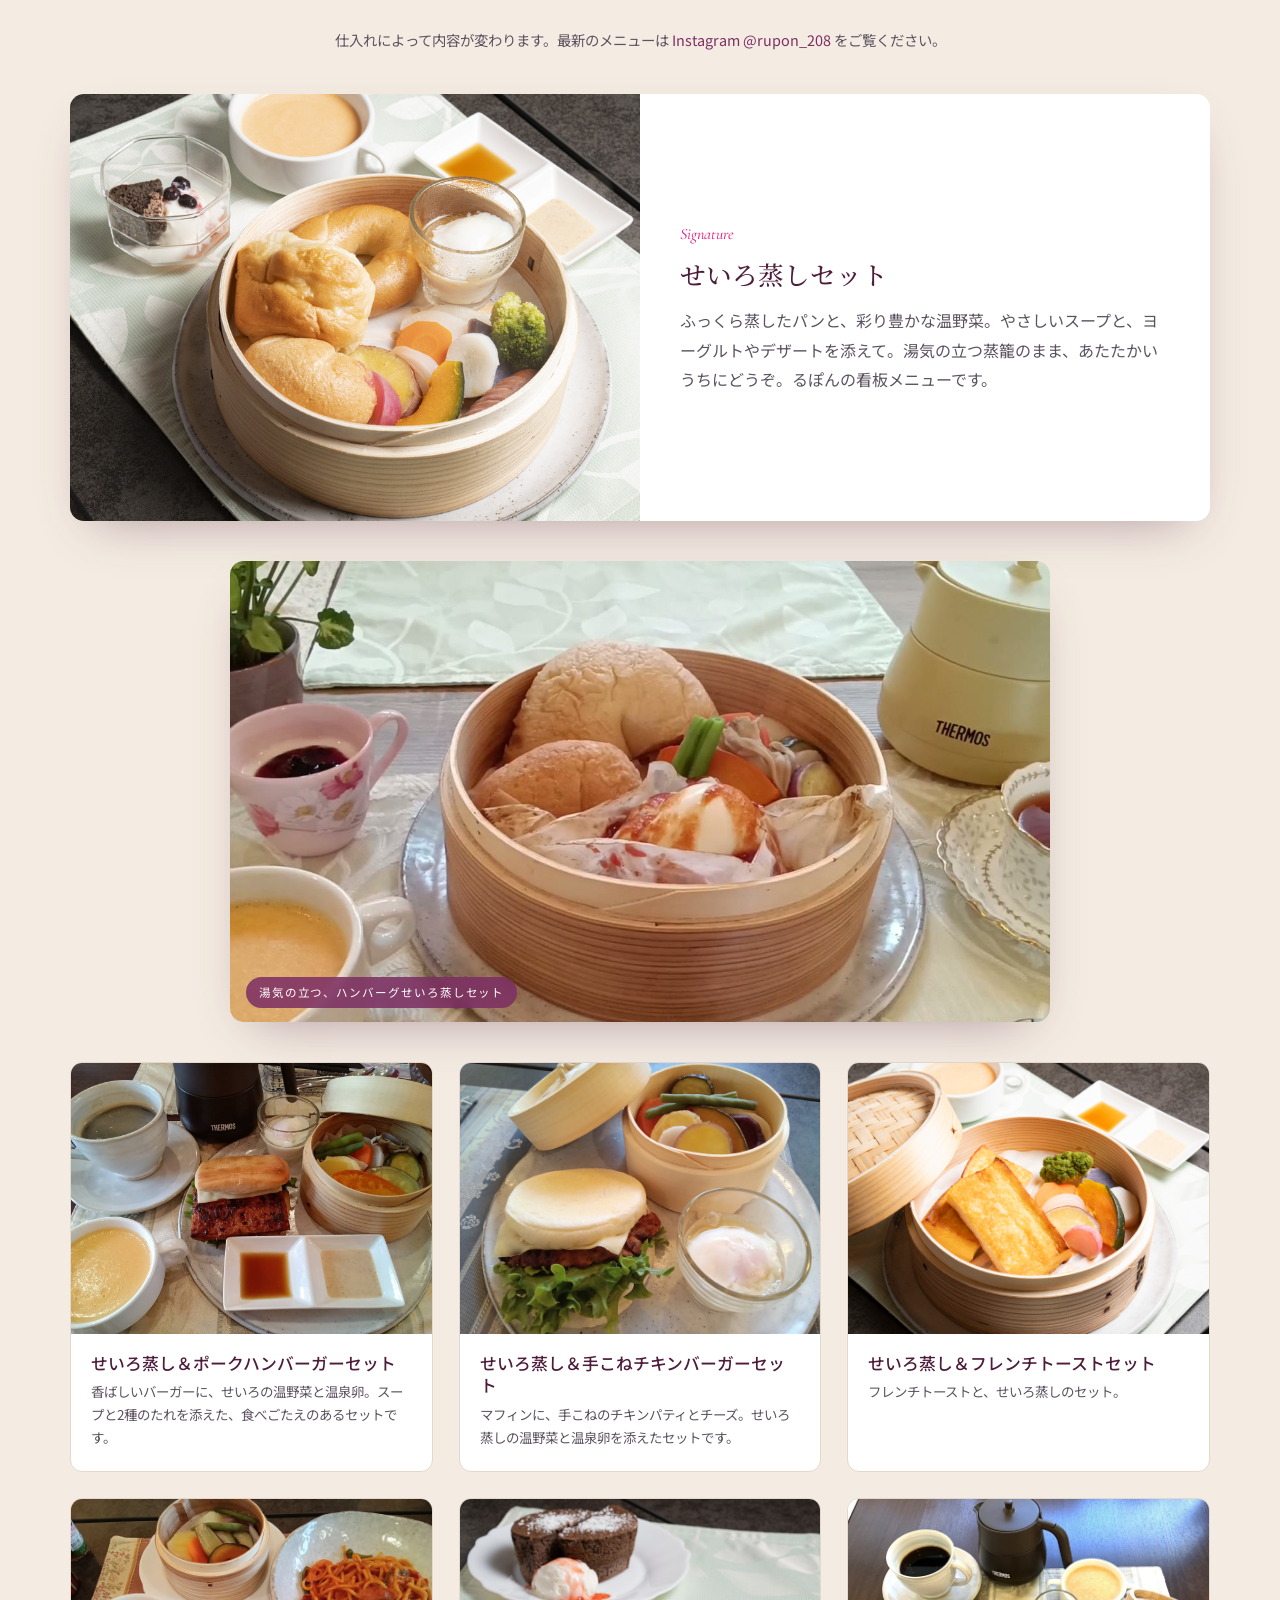
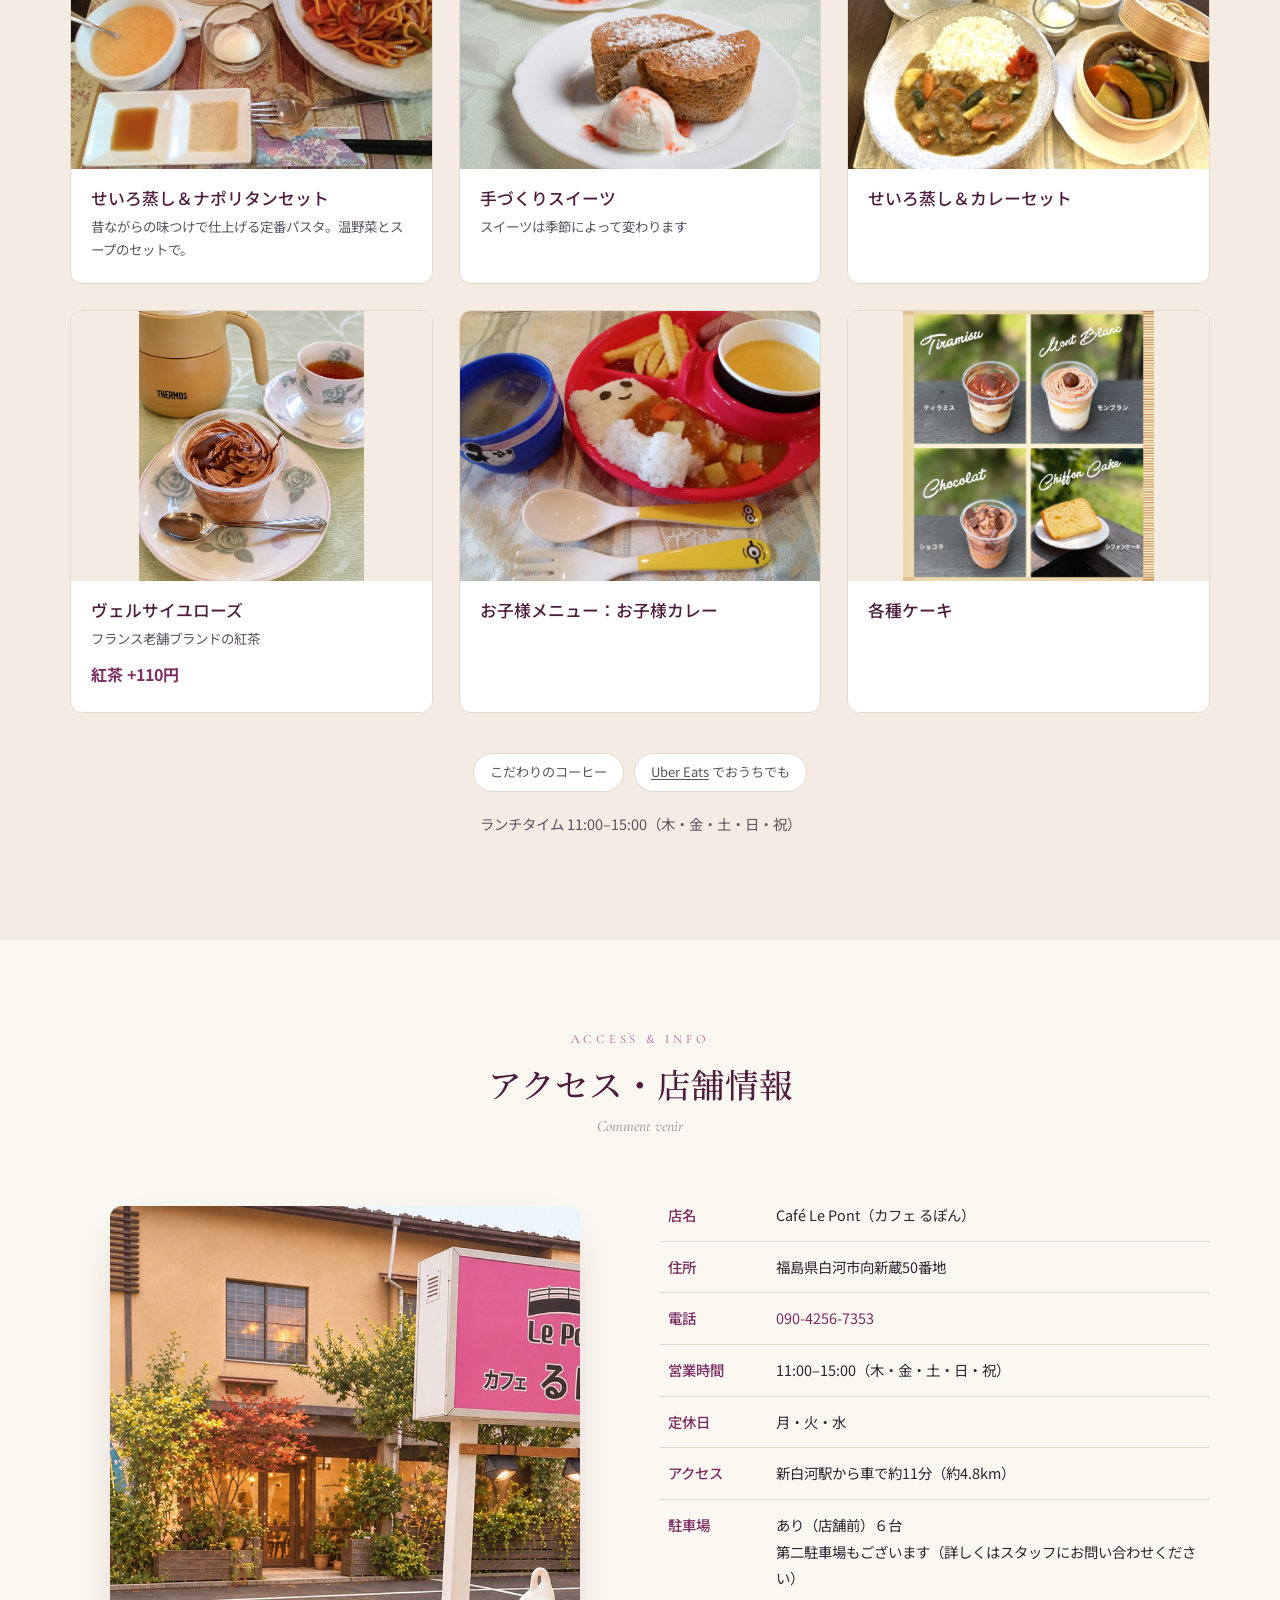
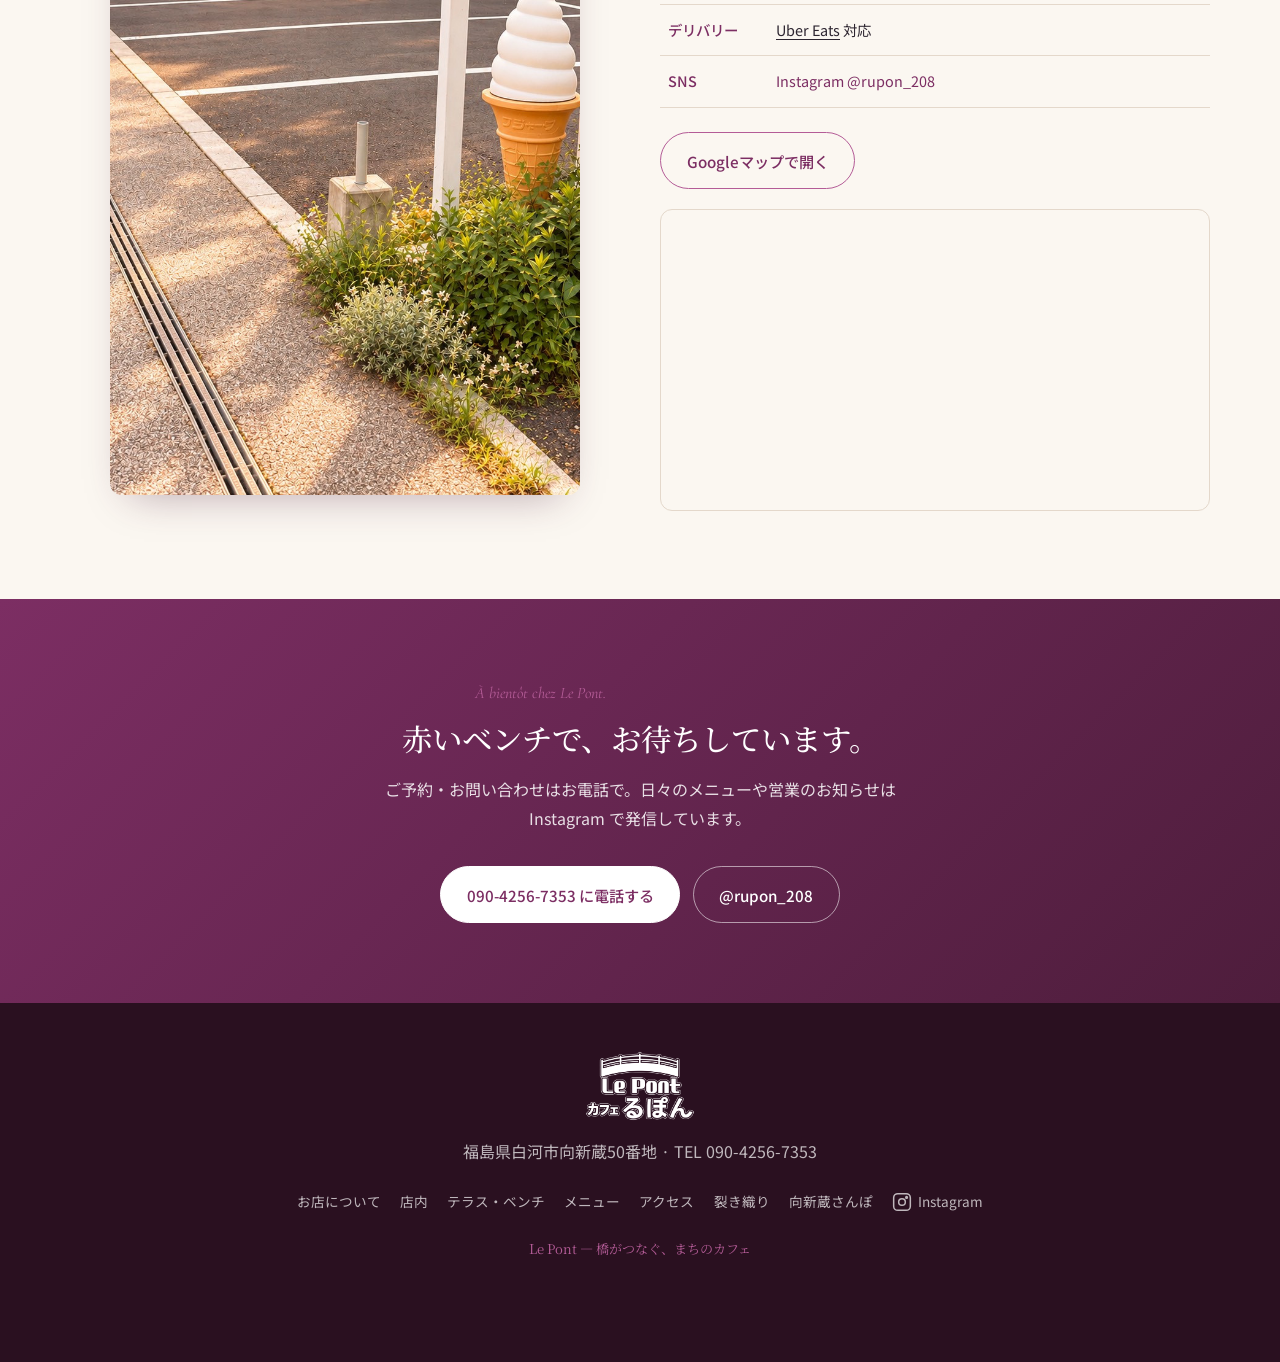
==== commit 4b271699: "Add illustrated Mukaishinkura walking guide and site navigation" ====
--- a/index.html
+++ b/index.html
@@ -239,7 +239,7 @@
 .callbar .cb-ig{color:#fff;background:linear-gradient(135deg,var(--plum),var(--pink))}
 
 /* ---- responsive ---- */
-@media(max-width:900px){
+@media(max-width:1180px){
   .about-grid,.terrace-layout,.menu-signature,.access-grid{grid-template-columns:1fr}
   .pillars{grid-template-columns:1fr 1fr}
   .menu-grid{grid-template-columns:1fr 1fr}
@@ -247,11 +247,11 @@
   .gal-interior li:first-child{grid-column:span 2;grid-row:span 1;aspect-ratio:16/9}
   .menu-signature img{min-height:260px}
 }
-@media(max-width:900px){
+@media(max-width:1180px){
   /* backdrop-filter作る含有ブロックを解除しないとfixedパネルがヘッダー内に閉じ込められる */
   .site-header{backdrop-filter:none;-webkit-backdrop-filter:none;background:var(--cream)}
   .site-nav{position:fixed;inset:0 0 0 auto;width:min(82vw,320px);background:var(--cream);
-    flex-direction:column;align-items:stretch;padding:5rem 1.5rem 2rem;gap:.2rem;z-index:110;
+    flex-direction:column;align-items:stretch;padding:5rem 1.5rem 2rem;gap:.2rem;z-index:110;overflow-y:auto;
     transform:translateX(100%);transition:.3s;box-shadow:-10px 0 40px -20px rgba(0,0,0,.4)}
   .site-nav a{padding:.95rem .6rem;border-bottom:1px solid var(--line);color:var(--grape);font-size:1rem;font-weight:500}
   .nav-cta{flex-direction:row;gap:.5rem;justify-content:center;margin:.8rem 0 0}
@@ -355,6 +355,7 @@
       <a href="#menu">メニュー</a>
       <a href="#access">アクセス</a>
       <a href="sakiori.html">裂き織り</a>
+      <a href="mukaishinkura.html">向新蔵さんぽ</a>
       <a class="social-link" href="https://www.instagram.com/rupon_208/" target="_blank" rel="noopener"><svg viewBox="0 0 24 24" fill="none" stroke="currentColor" stroke-width="1.8" stroke-linecap="round" stroke-linejoin="round" aria-hidden="true" focusable="false"><rect x="2" y="2" width="20" height="20" rx="5"/><circle cx="12" cy="12" r="4"/><circle cx="17.5" cy="6.5" r="1"/></svg><span>Instagram</span></a>
       <a class="nav-cta" href="tel:09042567353"><b>090-4256-7353</b><small>ご予約・お問い合わせ</small></a>
     </nav>
@@ -628,6 +629,7 @@
       <a href="#menu">メニュー</a>
       <a href="#access">アクセス</a>
       <a href="sakiori.html">裂き織り</a>
+      <a href="mukaishinkura.html">向新蔵さんぽ</a>
       <a class="social-link" href="https://www.instagram.com/rupon_208/" target="_blank" rel="noopener"><svg viewBox="0 0 24 24" fill="none" stroke="currentColor" stroke-width="1.8" stroke-linecap="round" stroke-linejoin="round" aria-hidden="true" focusable="false"><rect x="2" y="2" width="20" height="20" rx="5"/><circle cx="12" cy="12" r="4"/><circle cx="17.5" cy="6.5" r="1"/></svg><span>Instagram</span></a>
     </nav>
     <p class="footer-tag">Le Pont &mdash; 橋がつなぐ、まちのカフェ</p>
